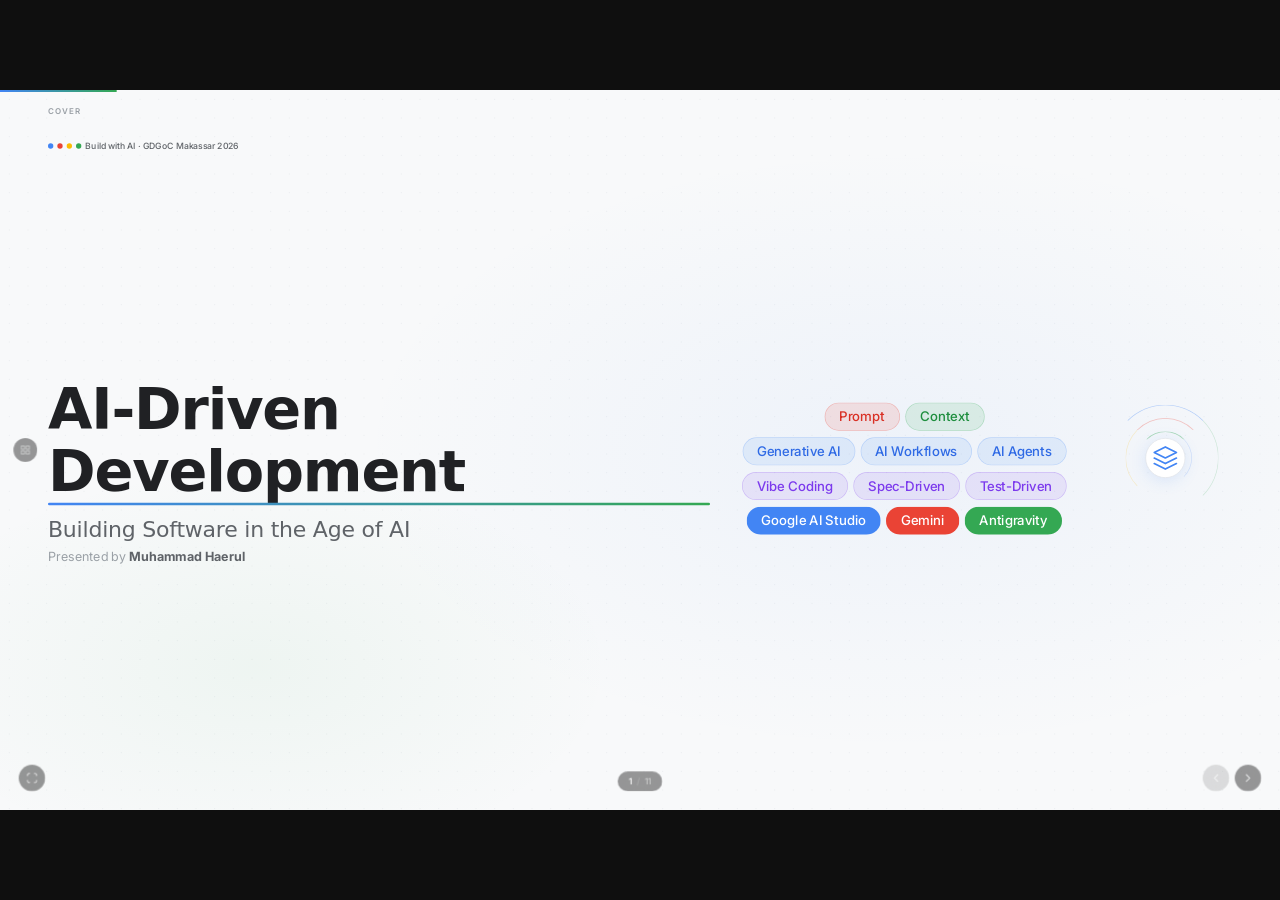
==== base.html @ 8586f251 "add chapter 4" ====
<!DOCTYPE html>
<html lang="en">
<head>
  <meta charset="UTF-8" />
  <meta name="viewport" content="width=device-width, initial-scale=1.0" />
  <title>AI-Driven Development — GDGoC Makassar 2026</title>
  <link rel="preconnect" href="https://fonts.googleapis.com" />
  <link rel="preconnect" href="https://fonts.gstatic.com" crossorigin />
  <link href="https://fonts.googleapis.com/css2?family=Google+Sans:wght@400;500;700&family=Google+Sans+Display:wght@400;700&family=DM+Mono:wght@400;500&family=Inter:wght@300;400;500;600&display=swap" rel="stylesheet" />
  <link rel="stylesheet" href="base.css" />
</head>
<body>

  <!-- Slide Scaler — Fixed 16:9 -->
  <div class="slide-scaler" id="slideScaler">

  <!-- Progress Bar -->
  <div class="progress-bar" id="progressBar"></div>

  <!-- Slide Counter -->
  <div class="slide-counter" id="slideCounter">
    <span id="currentSlide">1</span>
    <span class="divider">/</span>
    <span id="totalSlides">9</span>
  </div>

  <!-- Navigation Controls -->
  <div class="nav-controls">
    <button class="nav-btn" id="prevBtn" onclick="prevSlide()">
      <svg width="20" height="20" viewBox="0 0 24 24" fill="none" stroke="currentColor" stroke-width="2" stroke-linecap="round" stroke-linejoin="round"><polyline points="15 18 9 12 15 6"></polyline></svg>
    </button>
    <button class="nav-btn" id="nextBtn" onclick="nextSlide()">
      <svg width="20" height="20" viewBox="0 0 24 24" fill="none" stroke="currentColor" stroke-width="2" stroke-linecap="round" stroke-linejoin="round"><polyline points="9 18 15 12 9 6"></polyline></svg>
    </button>
  </div>

  <!-- Fullscreen Button -->
  <button class="fullscreen-btn" id="fullscreenBtn" onclick="toggleFullscreen()">
    <svg width="18" height="18" viewBox="0 0 24 24" fill="none" stroke="currentColor" stroke-width="2"><path d="M8 3H5a2 2 0 0 0-2 2v3m18 0V5a2 2 0 0 0-2-2h-3m0 18h3a2 2 0 0 0 2-2v-3M3 16v3a2 2 0 0 0 2 2h3"/></svg>
  </button>

  <!-- Slides Container -->
  <div class="slides-container" id="slidesContainer">

    <!-- ============================
         COVER
         ============================ -->
    <section class="slide slide-cover active" id="slide-1">
      <div class="slide-label">Cover</div>
      <div class="cover-bg">
        <div class="cover-dots"></div>
        <div class="cover-gradient"></div>
      </div>
      <div class="slide-content cover-layout">
        <div class="cover-meta">
          <div class="event-badge">
            <span class="gdg-dot dot-blue"></span>
            <span class="gdg-dot dot-red"></span>
            <span class="gdg-dot dot-yellow"></span>
            <span class="gdg-dot dot-green"></span>
            <span class="event-text">Build with AI · GDGoC Makassar 2026</span>
          </div>
        </div>
        <div class="cover-headline">
          <h1 class="cover-title">
            <span class="title-line accent-underline">AI-Driven Development</span>
          </h1>
          <h2 class="cover-subtitle">Building Software in the Age of AI</h2>
          <p class="cover-presenter">Presented by <strong>Muhammad Haerul</strong></p>
        </div>
        <div class="cover-tags">
          <div class="cover-tags-row">
            <span class="tag tag-red">Prompt</span>
            <span class="tag tag-green">Context</span>
          </div>
          <div class="cover-tags-row">
            <span class="tag tag-blue">Generative AI</span>
            <span class="tag tag-blue">AI Workflows</span>
            <span class="tag tag-blue">AI Agents</span>
          </div>
          <div class="cover-tags-row">
            <span class="tag tag-blue">Vibe Coding</span>
            <span class="tag tag-blue">Spec-Driven</span>
            <span class="tag tag-blue">Test-Driven</span>
          </div>
          <div class="cover-tags-row">
            <span class="tag tag-blue tag-google-solid">Google AI Studio</span>
            <span class="tag tag-blue tag-google-solid">Gemini</span>
            <span class="tag tag-blue tag-google-solid">Antigravity</span>
          </div>
        </div>
        <div class="cover-visual">
          <div class="ai-orb">
            <div class="orb-ring ring-1"></div>
            <div class="orb-ring ring-2"></div>
            <div class="orb-ring ring-3"></div>
            <div class="orb-core">
              <svg width="40" height="40" viewBox="0 0 24 24" fill="none"><path d="M12 2L2 7l10 5 10-5-10-5zM2 17l10 5 10-5M2 12l10 5 10-5" stroke="#4285F4" stroke-width="1.5" stroke-linecap="round" stroke-linejoin="round"/></svg>
            </div>
          </div>
        </div>
      </div>
    </section>

    <!-- ============================
         SPEAKER INTRO
         ============================ -->
    <section class="slide slide-speaker" id="slide-2">
      <div class="slide-label">Speaker Introduction</div>
      <div class="slide-content speaker-layout">
        <!-- left column: portrait + name (moved into gallery slot to preserve layout classes) -->
        <div class="speaker-gallery">
          <div class="speaker-portrait">
            <div class="speaker-avatar">
              <img src="assets/images/muhammad haerul_formal photo.png" alt="Muhammad Haerul" />
            </div>
            <h2 class="speaker-name">Muhammad Haerul</h2>
            <p class="speaker-role">AI Engineer with 3 Years of Experience</p>
          </div>
        </div>

        <!-- right column: main content (education, experience, awards) -->
        <div class="speaker-main">
          <div class="speaker-section speaker-education">
            <h4 class="section-label">Education</h4>
            <div class="timeline-list education-list">
              <div class="timeline-item">
                <span class="t-year">2020</span>
                <span class="t-dot" style="background:#4285F4"></span>
                <span class="t-role">Computer Science - Universitas Hasanuddin</span>
              </div>
            </div>
          </div>

          <div class="speaker-section">
            <h4 class="section-label">Professional Experiences</h4>
            <div class="timeline-list">
              <div class="timeline-item">
                <span class="t-year present">Present</span>
                <span class="t-dot" style="background:#34A853"></span>
                <span class="t-role">Co-Founder <strong>Aksarahub.id</strong></span>
              </div>
              <div class="timeline-item">
                <span class="t-year present">2026</span>
                <span class="t-dot" style="background:#34A853"></span>
                <span class="t-role">AI Team Lead - <strong>RevoU</strong></span>
              </div>
              <div class="timeline-item">
                <span class="t-year">2025</span>
                <span class="t-dot" style="background:#4285F4"></span>
                <span class="t-role">AI Engineer - <strong>Paper.id</strong></span>
              </div>
              <div class="timeline-item">
                <span class="t-year">2024</span>
                <span class="t-dot" style="background:#4285F4"></span>
                <span class="t-role">Computer Vision Engineer - <strong>Masa Geosciences</strong></span>
              </div>
              <div class="timeline-item">
                <span class="t-year">2023</span>
                <span class="t-dot" style="background:#4285F4"></span>
                <span class="t-role">AI & IoT Engineer - <strong>XL Axiata</strong></span>
              </div>
              <div class="timeline-item">
                <span class="t-year">2022</span>
                <span class="t-dot" style="background:#4285F4"></span>
                <span class="t-role">AI & Software Engineer - <strong>Kementerian Pendidikan dan Teknologi</strong></span>
              </div>
            </div>
          </div>

          <div class="speaker-section speaker-awards">
            <h4 class="section-label">Honor & Awards</h4>
            <div class="awards-list">
              <div class="award-item"><span class="award-medal gold">🥇</span><span>1st Winner of Open The Gate Hackathon 2026</span></div>
              <div class="award-item"><span class="award-medal silver">🥈</span><span>2nd Place Winner of Binar Hackathon 2025</span></div>
              <div class="award-item"><span class="award-medal">🏅</span><span>Top 10 Healthkathon BPJS 2022</span></div>
              <div class="award-item"><span class="award-medal">🏅</span><span>Top 20 AI Talent Hub Indonesia 2026</span></div>
            </div>
          </div>
        </div>
      </div>
    </section>

    <!-- ============================
         AGENDA
         ============================ -->
    <section class="slide slide-agenda" id="slide-3">
      <div class="slide-label">Agenda</div>
      <div class="slide-content agenda-layout">
        <div class="agenda-header">
          <p class="agenda-eyebrow">What we'll cover today</p>
          <h2 class="agenda-title">Agenda</h2>
        </div>
        <div class="agenda-chapters">
          <div class="chapter-item">
            <div class="chapter-num">
              <span class="chap-label">Chapter 1</span>
            </div>
            <div class="chapter-content">
              <h3 class="chapter-title">AI Changed the Software Development Industry!</h3>
            </div>
            <div class="chapter-icon">
              <svg width="24" height="24" viewBox="0 0 24 24" fill="none" stroke="#4285F4" stroke-width="1.5"><circle cx="12" cy="12" r="10"/><path d="M12 8v4l3 3"/></svg>
            </div>
          </div>
          <div class="chapter-item">
            <div class="chapter-num">
              <span class="chap-label">Chapter 2</span>
            </div>
            <div class="chapter-content">
              <h3 class="chapter-title">Prompt and Context Engineering for Developers</h3>
            </div>
            <div class="chapter-icon">
              <svg width="24" height="24" viewBox="0 0 24 24" fill="none" stroke="#EA4335" stroke-width="1.5"><path d="M21 15a2 2 0 0 1-2 2H7l-4 4V5a2 2 0 0 1 2-2h14a2 2 0 0 1 2 2z"/></svg>
            </div>
          </div>
          <div class="chapter-item">
            <div class="chapter-num">
              <span class="chap-label">Chapter 3</span>
            </div>
            <div class="chapter-content">
              <h3 class="chapter-title">Explore AI Applications with Gemini</h3>
            </div>
            <div class="chapter-icon">
              <svg width="24" height="24" viewBox="0 0 24 24" fill="none" stroke="#FBBC04" stroke-width="1.5"><polygon points="12 2 15.09 8.26 22 9.27 17 14.14 18.18 21.02 12 17.77 5.82 21.02 7 14.14 2 9.27 8.91 8.26 12 2"/></svg>
            </div>
          </div>
          <div class="chapter-item">
            <div class="chapter-num">
              <span class="chap-label">Chapter 4</span>
            </div>
            <div class="chapter-content">
              <h3 class="chapter-title">AI-Driven Development with Antigravity</h3>
            </div>
            <div class="chapter-icon">
              <svg width="24" height="24" viewBox="0 0 24 24" fill="none" stroke="#34A853" stroke-width="1.5"><polyline points="22 12 18 12 15 21 9 3 6 12 2 12"/></svg>
            </div>
          </div>
        </div>
        <div class="hands-on-card" style="margin-top: 8px;">
          <div class="hands-on-icon">
            <svg width="20" height="20" viewBox="0 0 24 24" fill="none" stroke="#4285F4" stroke-width="2"><rect x="3" y="3" width="18" height="18" rx="2"/><path d="M9 12l2 2 4-4"/></svg>
          </div>
          <div class="hands-on-content">
            <span class="hands-on-label">Hands-On</span>
            <span class="hands-on-desc">Building a Prototype App with Prompting, Gemini & Antigravity</span>
          </div>
        </div>
      </div>
    </section>

    <!-- ============================
         MOST IMPORTANT LANGUAGE (2 steps)
         ============================ -->
    <section class="slide slide-reveal" id="slide-4" data-steps="2">
      <div class="slide-label">Most Important Language</div>

      <!-- Step 1: Question only -->
      <div class="reveal-step step-1 active-step">
        <div class="reveal-bg">
          <div class="reveal-dot-grid"></div>
        </div>
        <div class="slide-content reveal-center">
          <h2 class="reveal-question">
            What Is the <br><span class="rq-highlight-blue">Most Important Language</span><br/>in the Age of AI?
          </h2>
        </div>
      </div>

      <!-- Step 2: Question + Answer -->
      <div class="reveal-step step-2">
        <div class="reveal-bg">
          <div class="reveal-dot-grid"></div>
        </div>
        <div class="slide-content reveal-center">
          <h2 class="reveal-question reveal-question-sm">
            What Is the <span class="rq-highlight-blue">Most Important Language</span> <br>in the Age of AI?
          </h2>
          <div class="reveal-answer-block">
            <div class="reveal-answer-heading">Natural Languages</div>
            <div class="reveal-langs">
              <span class="rl-pill">🇺🇸 English</span>
              <span class="rl-pill">🇨🇳 Mandarin</span>
              <span class="rl-pill">🇪🇸 Spanish</span>
              <span class="rl-pill">🇸🇦 Arabic</span>
              <span class="rl-pill">🇮🇩 Indonesian</span>
              <span class="rl-pill rl-pill-muted">& more…</span>
            </div>
          </div>
        </div>
      </div>

    </section>

    <!-- ============================
         WHY? (2 steps)
         ============================ -->
    <section class="slide slide-reveal slide-reveal-dark" id="slide-5" data-steps="2">
      <div class="slide-label">Why Natural Language?</div>

      <!-- Step 1: Question only -->
      <div class="reveal-step step-1 active-step">
        <div class="reveal-bg reveal-bg-dark">
          <div class="reveal-grid-lines"></div>
        </div>
        <div class="slide-content reveal-center">
          <h2 class="reveal-question reveal-question-dark">Why?</h2>
        </div>
      </div>

      <!-- Step 2: Question + Answer -->
      <div class="reveal-step step-2">
        <div class="reveal-bg reveal-bg-dark">
          <div class="reveal-grid-lines"></div>
        </div>
        <div class="slide-content reveal-center">
          <h2 class="reveal-question reveal-question-dark reveal-question-sm">Why?</h2>
          <div class="reveal-answer-block reveal-answer-dark">
            <div class="reveal-answer-heading reveal-answer-heading-dark">
              Because <span class="rq-highlight-blue-on-dark">AI</span> Has Changed the Way We <br><span class="rq-highlight-grad">Develop Software</span>!
            </div>
          </div>
        </div>
      </div>

    </section>

    <!-- ============================
         CHAPTER 1 TITLE
         ============================ -->
    <section class="slide slide-chapter" id="slide-6">
      <div class="slide-label">Chapter 1</div>
      <div class="chapter-bg">
        <div class="chapter-bg-number">01</div>
      </div>
      <div class="slide-content chapter-layout">
        <div class="chapter-badge">
          <span class="gdg-dot dot-blue"></span> Chapter 1
        </div>
        <h2 class="chapter-heading">AI Changed the<br/>Software Development Industry!</h2>
        <p class="chapter-desc">"Chapter notes here"</p>
        <div class="chapter-accent-line"></div>
      </div>
    </section>

    <!-- ============================
         CHAPTER 2 TITLE
         ============================ -->
    <section class="slide slide-chapter chapter-red" id="slide-7">
      <div class="slide-label">Chapter 2</div>
      <div class="chapter-bg">
        <div class="chapter-bg-number">02</div>
      </div>
      <div class="slide-content chapter-layout">
        <div class="chapter-badge" style="color:#EA4335">
          <span class="gdg-dot dot-red"></span> Chapter 2
        </div>
        <h2 class="chapter-heading">Prompt & Context<br/>Engineering for<br/>Developers</h2>
        <p class="chapter-desc">"Chapter notes here"</p>
        <div class="chapter-accent-line" style="background:#EA4335"></div>
      </div>
    </section>

    <!-- ============================
         CHAPTER 3 TITLE
         ============================ -->
    <section class="slide slide-chapter chapter-yellow" id="slide-8">
      <div class="slide-label">Chapter 3</div>
      <div class="chapter-bg">
        <div class="chapter-bg-number">03</div>
      </div>
      <div class="slide-content chapter-layout">
        <div class="chapter-badge" style="color:#FBBC04">
          <span class="gdg-dot dot-yellow"></span> Chapter 3
        </div>
        <h2 class="chapter-heading">Explore AI Applications<br/>with Gemini</h2>
        <p class="chapter-desc">"Chapter notes here"</p>
        <div class="chapter-accent-line" style="background:#FBBC04"></div>
      </div>
    </section>

    <!-- ============================
         CHAPTER 4 TITLE
         ============================ -->
    <section class="slide slide-chapter chapter-green" id="slide-9">
      <div class="slide-label">Chapter 4</div>
      <div class="chapter-bg">
        <div class="chapter-bg-number">04</div>
      </div>
      <div class="slide-content chapter-layout">
        <div class="chapter-badge" style="color:#34A853">
          <span class="gdg-dot dot-green"></span> Chapter 4
        </div>
        <h2 class="chapter-heading">AI-Driven Development<br/>with Antigravity</h2>
        <p class="chapter-desc">"Chapter notes here"</p>
        <div class="chapter-accent-line" style="background:#34A853"></div>
      </div>
    </section>

    <!-- ============================
         HANDS-ON
         ============================ -->
    <section class="slide slide-handson" id="slide-10">
      <div class="slide-label">Hands-On</div>
      <div class="handson-bg"></div>
      <div class="slide-content handson-layout">
        <div class="handson-badge">
          <svg width="18" height="18" viewBox="0 0 24 24" fill="none" stroke="currentColor" stroke-width="2"><rect x="3" y="3" width="18" height="18" rx="2"/><path d="M9 12l2 2 4-4"/></svg>
          Hands-On Session
        </div>
        <h2 class="handson-title">Build a Prototype App<br/>with Prompting, Gemini & Antigravity</h2>
        <p class="handson-subtitle">"Notes here"</p>
      </div>
    </section>

    <!-- ============================
         SLIDE 11 — CLOSING
         ============================ -->
    <section class="slide slide-closing" id="slide-11">
      <div class="slide-label">Closing</div>
      <div class="closing-bg">
        <div class="closing-dots"></div>
      </div>
      <div class="slide-content closing-layout">
        <div class="closing-gdg-dots">
          <span class="gdg-dot dot-blue lg"></span>
          <span class="gdg-dot dot-red lg"></span>
          <span class="gdg-dot dot-yellow lg"></span>
          <span class="gdg-dot dot-green lg"></span>
        </div>
        <h2 class="closing-title">The Future Belongs<br/>to Those Who<br/><em>Direct AI</em></h2>
        <p class="closing-body">"Closing notes here"</p>
        <div class="closing-divider"></div>
        <div class="closing-meta">
          <div class="closing-speaker">
            <div class="speaker-avatar sm">MH</div>
            <div>
              <strong>Muhammad Haerul</strong>
              <span>AI Engineer · Co-Founder Aksarahub.id</span>
            </div>
          </div>
          <div class="closing-event">
            <span>Build with AI · GDGoC Makassar 2026</span>
          </div>
        </div>
      </div>
    </section>

  </div><!-- /slides-container -->

  <!-- Slide Map (thumbnail nav) -->
  <div class="slide-map" id="slideMap">
    <button class="map-toggle" onclick="toggleSlideMap()" title="Slide overview">
      <svg width="16" height="16" viewBox="0 0 24 24" fill="none" stroke="currentColor" stroke-width="2"><rect x="3" y="3" width="7" height="7"/><rect x="14" y="3" width="7" height="7"/><rect x="14" y="14" width="7" height="7"/><rect x="3" y="14" width="7" height="7"/></svg>
    </button>
  </div>

  </div><!-- /slide-scaler -->

  <script src="scaler.js"></script>
  <script src="base.js"></script>
</body>
</html>
---- base.css ----
/* =============================================
   GOOGLE FONTS FALLBACK
   ============================================= */
@import url('https://fonts.googleapis.com/css2?family=DM+Mono:wght@400;500&family=Inter:wght@300;400;500;600&display=swap');

/* =============================================
   CSS VARIABLES
   ============================================= */
:root {
  /* Neutrals */
  --bg: #F8F9FA;
  --surface: #FFFFFF;
  --text-primary: #202124;
  --text-secondary: #5F6368;
  --text-muted: #9AA0A6;
  --border: #E0E3E7;
  --border-light: #F1F3F4;

  /* GDG Accents */
  --blue: #4285F4;
  --red: #EA4335;
  --yellow: #FBBC04;
  --green: #34A853;

  /* Typography */
  --font-display: 'Google Sans Display', 'Google Sans', system-ui, sans-serif;
  --font-body: 'Inter', system-ui, sans-serif;
  --font-mono: 'DM Mono', 'Fira Code', monospace;

  /* Spacing */
  --slide-pad-x: 72px;
  --slide-pad-y: 56px;

  /* Transitions */
  --ease-out: cubic-bezier(0.16, 1, 0.3, 1);
  --ease-in-out: cubic-bezier(0.4, 0, 0.2, 1);
}

/* =============================================
   RESET & BASE
   ============================================= */
*, *::before, *::after { box-sizing: border-box; margin: 0; padding: 0; }

html, body {
  width: 100%;
  height: 100%;
  overflow: hidden;
  background: #0F0F0F;
  font-family: var(--font-body);
  -webkit-font-smoothing: antialiased;
  -moz-osx-font-smoothing: grayscale;
}

/* =============================================
   PROGRESS BAR
   ============================================= */
.progress-bar {
  position: absolute;
  top: 0; left: 0;
  height: 3px;
  background: linear-gradient(90deg, var(--blue), var(--green));
  z-index: 1000;
  transition: width 0.4s var(--ease-out);
  width: 0%;
}

/* =============================================
   SLIDE COUNTER
   ============================================= */
.slide-counter {
  position: absolute;
  bottom: 28px;
  left: 50%;
  transform: translateX(-50%);
  z-index: 100;
  display: flex;
  align-items: center;
  gap: 6px;
  font-family: var(--font-body);
  font-size: 13px;
  font-weight: 500;
  color: rgba(255,255,255,0.5);
  background: rgba(0,0,0,0.4);
  backdrop-filter: blur(12px);
  padding: 6px 16px;
  border-radius: 100px;
  border: 1px solid rgba(255,255,255,0.08);
}
.slide-counter .divider { opacity: 0.4; }
#currentSlide { color: rgba(255,255,255,0.9); font-weight: 600; }

/* =============================================
   NAV CONTROLS
   ============================================= */
.nav-controls {
  position: absolute;
  bottom: 28px;
  right: 28px;
  z-index: 100;
  display: flex;
  gap: 8px;
}

.nav-btn {
  width: 40px; height: 40px;
  border-radius: 50%;
  border: 1px solid rgba(255,255,255,0.12);
  background: rgba(0,0,0,0.4);
  backdrop-filter: blur(12px);
  color: rgba(255,255,255,0.7);
  cursor: pointer;
  display: flex;
  align-items: center;
  justify-content: center;
  transition: all 0.2s var(--ease-out);
}
.nav-btn:hover {
  background: rgba(255,255,255,0.15);
  color: #fff;
  transform: scale(1.05);
}
.nav-btn:disabled { opacity: 0.3; cursor: not-allowed; }

/* =============================================
   FULLSCREEN BUTTON
   ============================================= */
.fullscreen-btn {
  position: absolute;
  bottom: 28px;
  left: 28px;
  z-index: 100;
  width: 40px; height: 40px;
  border-radius: 50%;
  border: 1px solid rgba(255,255,255,0.12);
  background: rgba(0,0,0,0.4);
  backdrop-filter: blur(12px);
  color: rgba(255,255,255,0.7);
  cursor: pointer;
  display: flex;
  align-items: center;
  justify-content: center;
  transition: all 0.2s var(--ease-out);
}
.fullscreen-btn:hover {
  background: rgba(255,255,255,0.15);
  color: #fff;
}

/* =============================================
   SLIDE SCALER — FIXED 16:9 ASPECT RATIO
   ============================================= */
.slide-scaler {
  position: fixed;
  top: 0;
  left: 0;
  width: 1920px;
  height: 1080px;
  transform-origin: top left;
  /* transform: scale(...) is set by scaler.js */
  overflow: hidden;
  z-index: 1;
}

/* =============================================
   SLIDES CONTAINER
   ============================================= */
.slides-container {
  width: 1920px;
  height: 1080px;
  position: relative;
  overflow: hidden;
}

/* =============================================
   SLIDE BASE
   ============================================= */
.slide {
  position: absolute;
  top: 0; left: 0;
  width: 100%;
  height: 100%;
  background: var(--surface);
  display: flex;
  flex-direction: column;
  overflow: hidden;

  /* Transition states */
  opacity: 0;
  transform: translateX(60px) scale(0.97);
  pointer-events: none;
  transition:
    opacity 0.5s var(--ease-out),
    transform 0.5s var(--ease-out);
}

.slide.active {
  opacity: 1;
  transform: translateX(0) scale(1);
  pointer-events: all;
  z-index: 10;
}

.slide.prev {
  opacity: 0;
  transform: translateX(-60px) scale(0.97);
  z-index: 5;
}

/* =============================================
   SLIDE LABEL
   ============================================= */
.slide-label {
  position: absolute;
  top: 24px; left: var(--slide-pad-x);
  font-size: 12px;
  font-weight: 600;
  letter-spacing: 0.12em;
  text-transform: uppercase;
  color: var(--text-muted);
  font-family: var(--font-body);
  z-index: 20;
}

/* =============================================
   SLIDE CONTENT WRAPPER
   ============================================= */
.slide-content {
  flex: 1;
  padding: var(--slide-pad-y) var(--slide-pad-x);
  padding-top: calc(var(--slide-pad-y) + 24px);
  position: relative;
  z-index: 10;
  display: flex;
  flex-direction: column;
}

/* =============================================
   GDG DOTS
   ============================================= */
.gdg-dot {
  width: 8px; height: 8px;
  border-radius: 50%;
  display: inline-block;
}
.gdg-dot.dot-blue { background: var(--blue); }
.gdg-dot.dot-red { background: var(--red); }
.gdg-dot.dot-yellow { background: var(--yellow); }
.gdg-dot.dot-green { background: var(--green); }
.gdg-dot.lg { width: 14px; height: 14px; }

/* =============================================
   TAGS
   ============================================= */
.tag {
  display: inline-flex;
  align-items: center;
  padding: 5px 14px;
  border-radius: 100px;
  font-size: 13px;
  font-weight: 500;
  font-family: var(--font-body);
  background: var(--border-light);
  color: var(--text-secondary);
  border: 1px solid var(--border);
}
.tag-blue { background: rgba(66,133,244,0.08); color: var(--blue); border-color: rgba(66,133,244,0.2); }
.tag-red  { background: rgba(234,67,53,0.08);  color: var(--red);  border-color: rgba(234,67,53,0.2); }
.tag-yellow { background: rgba(251,188,4,0.08); color: #9A7400; border-color: rgba(251,188,4,0.25); }
.tag-green { background: rgba(52,168,83,0.08); color: var(--green); border-color: rgba(52,168,83,0.2); }

/* =============================================
   EYEBROW TEXT
   ============================================= */
.eyebrow-text {
  font-size: 11px;
  font-weight: 600;
  letter-spacing: 0.12em;
  text-transform: uppercase;
  color: var(--blue);
  font-family: var(--font-body);
  margin-bottom: 10px;
}

/* =============================================
   SLIDE 1 — COVER
   ============================================= */
.slide-cover { background: var(--bg); }

.cover-bg {
  position: absolute;
  inset: 0;
  overflow: hidden;
}

.cover-dots {
  position: absolute;
  inset: 0;
  background-image: radial-gradient(circle, var(--border) 1px, transparent 1px);
  background-size: 28px 28px;
  opacity: 0.6;
}

.cover-gradient {
  position: absolute;
  inset: 0;
  background: radial-gradient(ellipse 60% 60% at 70% 50%, rgba(66,133,244,0.06) 0%, transparent 70%),
              radial-gradient(ellipse 40% 40% at 20% 80%, rgba(52,168,83,0.05) 0%, transparent 70%);
}

.cover-layout {
  flex-direction: row;
  align-items: center;
  justify-content: space-between;
  gap: 48px;
}

.cover-meta {
  position: absolute;
  top: calc(var(--slide-pad-y) + 16px);
  left: var(--slide-pad-x);
}

.event-badge {
  display: inline-flex;
  align-items: center;
  gap: 6px;
  font-size: 13px;
  font-weight: 500;
  color: var(--text-secondary);
}

.cover-headline {
  flex: 1;
  padding-top: 40px;
}

.cover-title {
  font-family: var(--font-display);
  font-size: 86px;
  font-weight: 700;
  line-height: 1.08;
  color: var(--text-primary);
  letter-spacing: -0.02em;
  display: flex;
  flex-direction: column;
}

.title-line { display: block; }

.accent-underline {
  position: relative;
  display: inline-block;
}
.accent-underline::after {
  content: '';
  position: absolute;
  bottom: -4px;
  left: 0;
  width: 100%;
  height: 4px;
  background: linear-gradient(90deg, var(--blue), var(--green));
  border-radius: 2px;
}

.cover-subtitle {
  font-family: var(--font-display);
  font-size: 33px;
  font-weight: 400;
  color: var(--text-secondary);
  margin-top: 20px;
  letter-spacing: -0.01em;
}

.cover-presenter {
  font-size: 19px;
  color: var(--text-muted);
  margin-top: 10px;
}
.cover-presenter strong { color: var(--text-secondary); }

.cover-tags {
  display: flex;
  flex-direction: column;
  align-items: center;
  gap: 10px;
  margin-top: 32px;
}

.cover-tags-row {
  display: flex;
  justify-content: center;
  flex-wrap: wrap;
  gap: 8px;
}

.cover-tags .tag {
  padding: 8px 21px;
  font-size: 20px;
}

.cover-tags-row:nth-child(1) .tag-red {
  background: rgba(234, 67, 53, 0.12);
  color: #D93025;
  border-color: rgba(234, 67, 53, 0.28);
}

.cover-tags-row:nth-child(1) .tag-green {
  background: rgba(52, 168, 83, 0.12);
  color: #1E8E3E;
  border-color: rgba(52, 168, 83, 0.28);
}

.cover-tags-row:nth-child(2) .tag {
  background: rgba(66, 133, 244, 0.10);
  color: #2F6AE5;
  border-color: rgba(66, 133, 244, 0.24);
}

.cover-tags-row:nth-child(3) .tag {
  background: rgba(124, 58, 237, 0.10);
  color: #7C3AED;
  border-color: rgba(124, 58, 237, 0.24);
}

.cover-tags .tag-google-solid {
  color: #FFFFFF;
  border-color: transparent;
}

.cover-tags-row:nth-child(4) .tag-google-solid:nth-child(1) {
  background: var(--blue);
}

.cover-tags-row:nth-child(4) .tag-google-solid:nth-child(2) {
  background: var(--red);
}

.cover-tags-row:nth-child(4) .tag-google-solid:nth-child(3) {
  background: var(--green);
}

.cover-visual {
  flex-shrink: 0;
  display: flex;
  align-items: center;
  justify-content: center;
}

/* AI Orb */
.ai-orb {
  position: relative;
  width: 200px;
  height: 200px;
  display: flex;
  align-items: center;
  justify-content: center;
}

.orb-ring {
  position: absolute;
  border-radius: 50%;
  border: 1px solid transparent;
  animation: orbSpin linear infinite;
}
.ring-1 {
  width: 160px; height: 160px;
  border-top-color: rgba(66,133,244,0.4);
  border-right-color: rgba(52,168,83,0.2);
  animation-duration: 8s;
}
.ring-2 {
  width: 120px; height: 120px;
  border-top-color: rgba(234,67,53,0.3);
  border-left-color: rgba(251,188,4,0.2);
  animation-duration: 12s;
  animation-direction: reverse;
}
.ring-3 {
  width: 80px; height: 80px;
  border-top-color: rgba(52,168,83,0.4);
  border-right-color: rgba(66,133,244,0.2);
  animation-duration: 6s;
}

.orb-core {
  width: 60px; height: 60px;
  border-radius: 50%;
  background: white;
  border: 1px solid var(--border);
  box-shadow: 0 4px 24px rgba(66,133,244,0.15);
  display: flex;
  align-items: center;
  justify-content: center;
  z-index: 2;
}

@keyframes orbSpin {
  from { transform: rotate(0deg); }
  to { transform: rotate(360deg); }
}

/* =============================================
   SLIDE 2 — SPEAKER
   ============================================= */
.speaker-layout {
  display: grid;
  /* left column: compact portrait/card, right column: main content */
  grid-template-columns: minmax(200px, 0.6fr) minmax(0, 1.4fr);
  gap: 28px;
  align-items: start;
}

.speaker-main {
  min-width: 0;
  display: flex;
  flex-direction: column;
}

.speaker-header {
  display: flex;
  align-items: center;
  gap: 28px;
  padding-bottom: 28px;
  padding-top: 16px;
}

.speaker-avatar {
  width: 80px; height: 80px;
  border-radius: 50%;
  background: rgba(66,133,244,0.1);
  color: var(--blue);
  font-family: var(--font-display);
  font-size: 24px;
  font-weight: 700;
  display: flex;
  align-items: center;
  justify-content: center;
  border: 2px solid rgba(66,133,244,0.2);
  flex-shrink: 0;
}
.speaker-avatar.sm {
  width: 40px; height: 40px;
  font-size: 13px;
}

.speaker-name {
  font-family: var(--font-display);
  font-size: 42px;
  font-weight: 700;
  color: var(--text-primary);
  letter-spacing: -0.02em;
}

.speaker-role {
  font-size: 18px;
  color: var(--text-secondary);
  margin-top: 4px;
}

.speaker-edu {
  font-size: 16px;
  color: var(--text-muted);
  margin-top: 3px;
}

.speaker-divider {
  display: none;
}

.speaker-section {
  padding-bottom: 32px;
}

.speaker-education {
  padding-bottom: 28px;
}

.education-list {
  max-width: 760px;
}

.speaker-gallery {
  /* when used as the left portrait/card column */
  display: block;
  align-self: start;
  padding: 14px;
  margin-top: 10px;
  max-width: 360px;
  justify-self: start;
  border: 1px solid var(--border-light);
  border-radius: 18px;
  background: linear-gradient(180deg, rgba(66,133,244,0.03), rgba(52,168,83,0.02));
  box-shadow: 0 14px 34px rgba(32,33,36,0.05);
}

/* Portrait/card inside the gallery column */
.speaker-portrait {
  display: flex;
  flex-direction: column;
  align-items: flex-start;
  gap: 12px;
  padding: 16px;
  border-radius: 12px;
  background: linear-gradient(180deg, rgba(255,255,255,0.9), rgba(250,250,250,0.95));
  box-shadow: 0 10px 20px rgba(32,33,36,0.04);
}
.speaker-portrait .speaker-avatar { width: 56px; height: 56px; font-size: 14px; overflow: hidden; }
.speaker-portrait .speaker-avatar img { width: 100%; height: 100%; object-fit: cover; display: block; border-radius: 50%; }
.speaker-portrait .speaker-name { font-size: 28px; }
.speaker-portrait .speaker-role { font-size: 14px; color: var(--text-muted); margin-top: 2px; }

.gallery-photo {
  position: relative;
  overflow: hidden;
  border-radius: 16px;
  min-height: 102px;
  background: linear-gradient(135deg, rgba(66,133,244,0.08), rgba(52,168,83,0.08));
  box-shadow: 0 8px 18px rgba(32,33,36,0.08);
}

.gallery-photo::after {
  content: '';
  position: absolute;
  inset: 0;
  background: linear-gradient(180deg, rgba(15,15,15,0.02) 0%, rgba(15,15,15,0.24) 100%);
  pointer-events: none;
}

.gallery-photo img {
  width: 100%;
  height: 100%;
  object-fit: cover;
  display: block;
  transform: scale(1.01);
}

.speaker-gallery .gallery-photo:nth-child(1) img { object-position: center top; }
.speaker-gallery .gallery-photo:nth-child(2) img { object-position: center center; }
.speaker-gallery .gallery-photo:nth-child(3) img { object-position: center 35%; }
.speaker-gallery .gallery-photo:nth-child(4) img { object-position: center 25%; }
.speaker-gallery .gallery-photo:nth-child(5) img { object-position: center 40%; }

.gallery-photo-hero {
  grid-row: span 2;
  min-height: 216px;
}

.section-label {
  font-size: 14px;
  font-weight: 700;
  letter-spacing: 0.12em;
  text-transform: uppercase;
  color: var(--text-muted);
  margin-bottom: 24px;
}

/* Timeline */
.timeline-list { display: flex; flex-direction: column; gap: 20px; }

.timeline-item {
  display: grid;
  grid-template-columns: 90px 14px 1fr;
  align-items: center;
  gap: 16px;
}

.t-year {
  font-size: 15px;
  font-weight: 600;
  color: var(--text-muted);
  font-family: var(--font-mono);
  text-align: right;
}
.t-year.present {
  color: var(--green);
  font-size: 14px;
  text-transform: uppercase;
  letter-spacing: 0.05em;
}

.t-dot {
  width: 10px; height: 10px;
  border-radius: 50%;
  justify-self: center;
}

.t-role {
  font-size: 18px;
  color: var(--text-secondary);
}
.t-role strong { color: var(--text-primary); font-weight: 600; }

/* Awards */
.awards-list { display: flex; flex-direction: column; gap: 18px; }

.award-item {
  display: flex;
  align-items: center;
  gap: 14px;
  font-size: 18px;
  color: var(--text-secondary);
}

.award-medal { font-size: 22px; flex-shrink: 0; }

/* =============================================
   SLIDE 3 — AGENDA
   ============================================= */
.agenda-layout { gap: 0; justify-content: center; }

.agenda-header { margin-bottom: 36px; }

.agenda-eyebrow {
  font-size: 16px;
  color: var(--text-muted);
  margin-bottom: 6px;
}

.agenda-title {
  font-family: var(--font-display);
  font-size: 48px;
  font-weight: 700;
  color: var(--text-primary);
  letter-spacing: -0.02em;
}

.agenda-chapters {
  display: flex;
  flex-direction: column;
  gap: 0;
}

.chapter-item {
  display: grid;
  grid-template-columns: 120px 1fr 48px;
  align-items: center;
  padding: 24px 0;
  border-bottom: 1px solid var(--border);
  gap: 20px;
  transition: background 0.2s;
}
.chapter-item:first-child { border-top: 1px solid var(--border); }

.chap-label {
  font-size: 14px;
  font-weight: 600;
  color: var(--text-muted);
  letter-spacing: 0.05em;
  font-family: var(--font-body);
}

.chapter-title {
  font-family: var(--font-display);
  font-size: 26px;
  font-weight: 500;
  color: var(--text-primary);
  letter-spacing: -0.01em;
}

.chapter-icon {
  display: flex;
  align-items: center;
  justify-content: flex-end;
}

.hands-on-card {
  display: flex;
  align-items: center;
  gap: 20px;
  background: var(--bg);
  border: 1px solid var(--border);
  border-radius: 14px;
  padding: 20px 24px;
  margin-top: 36px;
}

.hands-on-icon { flex-shrink: 0; }

.hands-on-content {
  display: flex;
  align-items: center;
  gap: 16px;
  flex-wrap: wrap;
}

.hands-on-label {
  font-size: 17px;
  font-weight: 700;
  color: var(--text-primary);
}

.hands-on-desc {
  font-size: 16px;
  color: var(--text-secondary);
}

/* =============================================
   CHAPTER TITLE SLIDES
   ============================================= */
.slide-chapter { background: var(--text-primary); }

.chapter-bg {
  position: absolute;
  inset: 0;
  overflow: hidden;
  pointer-events: none;
}

.chapter-bg-number {
  position: absolute;
  right: -20px;
  bottom: -40px;
  font-family: var(--font-display);
  font-size: 260px;
  font-weight: 700;
  color: rgba(255,255,255,0.04);
  line-height: 1;
  user-select: none;
}

.chapter-layout {
  justify-content: center;
  gap: 20px;
}

.chapter-badge {
  display: inline-flex;
  align-items: center;
  gap: 8px;
  font-size: 12px;
  font-weight: 600;
  letter-spacing: 0.1em;
  text-transform: uppercase;
  color: var(--blue);
  font-family: var(--font-body);
}

.chapter-heading {
  font-family: var(--font-display);
  font-size: 60px;
  font-weight: 700;
  color: #FFFFFF;
  line-height: 1.1;
  letter-spacing: -0.025em;
  max-width: 700px;
}

.chapter-desc {
  font-size: 16px;
  color: rgba(255,255,255,0.5);
  max-width: 520px;
  line-height: 1.6;
  margin-top: 8px;
}

.chapter-accent-line {
  width: 48px;
  height: 4px;
  background: var(--blue);
  border-radius: 2px;
  margin-top: 8px;
}

/* =============================================
   SLIDE 5 — SPLIT
   ============================================= */
.split-layout {
  flex-direction: row;
  align-items: center;
  gap: 60px;
}

.split-left { flex: 1; }
.split-right { flex: 1; }

.split-title {
  font-family: var(--font-display);
  font-size: 44px;
  font-weight: 700;
  color: var(--text-primary);
  line-height: 1.15;
  letter-spacing: -0.02em;
  margin-bottom: 16px;
}
.split-title em { font-style: normal; color: var(--blue); }

.split-body {
  font-size: 15px;
  color: var(--text-secondary);
  line-height: 1.7;
  margin-bottom: 28px;
}

.stat-row { display: flex; gap: 32px; }

.stat-block {
  display: flex;
  flex-direction: column;
  gap: 4px;
}

.stat-num {
  font-family: var(--font-display);
  font-size: 40px;
  font-weight: 700;
  line-height: 1;
  letter-spacing: -0.02em;
}

.stat-label {
  font-size: 12px;
  color: var(--text-muted);
  line-height: 1.4;
  max-width: 120px;
}

/* Comparison Card */
.comparison-card {
  background: var(--bg);
  border: 1px solid var(--border);
  border-radius: 16px;
  padding: 28px 24px;
  display: flex;
  gap: 0;
}

.comp-col { flex: 1; }

.comp-label {
  font-size: 11px;
  font-weight: 700;
  letter-spacing: 0.1em;
  text-transform: uppercase;
  margin-bottom: 14px;
}
.comp-label.before { color: var(--text-muted); }
.comp-label.after { color: var(--blue); }

.comp-list {
  list-style: none;
  display: flex;
  flex-direction: column;
  gap: 8px;
}

.comp-list li {
  font-size: 13px;
  color: var(--text-secondary);
  padding: 6px 0;
  border-bottom: 1px solid var(--border);
  line-height: 1.4;
}
.comp-list li:last-child { border-bottom: none; }

.after-list li { color: var(--text-primary); font-weight: 500; }

.comp-divider {
  width: 1px;
  background: var(--border);
  margin: 0 20px;
}

/* =============================================
   SLIDE 7 — PROMPT ENGINEERING
   ============================================= */
.code-layout { gap: 24px; }

.code-header-section { margin-bottom: 4px; }

.section-title {
  font-family: var(--font-display);
  font-size: 40px;
  font-weight: 700;
  color: var(--text-primary);
  line-height: 1.15;
  letter-spacing: -0.02em;
}

.prompt-anatomy {
  display: grid;
  grid-template-columns: 1fr 1fr;
  gap: 24px;
  flex: 1;
  align-items: start;
}

.prompt-parts {
  display: flex;
  flex-direction: column;
  gap: 10px;
}

.prompt-part {
  background: var(--bg);
  border: 1px solid var(--border);
  border-radius: 10px;
  padding: 14px 16px;
  border-left: 3px solid;
  transition: transform 0.2s;
}

.prompt-part[data-color="#4285F4"] { border-left-color: var(--blue); }
.prompt-part[data-color="#EA4335"] { border-left-color: var(--red); }
.prompt-part[data-color="#FBBC04"] { border-left-color: var(--yellow); }
.prompt-part[data-color="#34A853"] { border-left-color: var(--green); }

.part-label {
  font-size: 11px;
  font-weight: 700;
  letter-spacing: 0.1em;
  text-transform: uppercase;
  color: var(--text-muted);
  margin-bottom: 3px;
}

.part-desc {
  font-size: 13px;
  color: var(--text-secondary);
  margin-bottom: 5px;
}

.part-example {
  font-family: var(--font-mono);
  font-size: 11.5px;
  color: var(--text-primary);
  background: rgba(0,0,0,0.04);
  padding: 4px 8px;
  border-radius: 4px;
}

/* Code Block */
.code-block {
  background: #1A1D21;
  border-radius: 12px;
  overflow: hidden;
  border: 1px solid rgba(255,255,255,0.06);
  box-shadow: 0 8px 32px rgba(0,0,0,0.12);
}

.code-chrome {
  display: flex;
  align-items: center;
  gap: 10px;
  padding: 12px 16px;
  background: #13161A;
  border-bottom: 1px solid rgba(255,255,255,0.05);
}

.code-dots {
  display: flex;
  gap: 6px;
}
.code-dots span {
  width: 10px; height: 10px;
  border-radius: 50%;
}
.code-dots span:nth-child(1) { background: var(--red); opacity: 0.7; }
.code-dots span:nth-child(2) { background: var(--yellow); opacity: 0.7; }
.code-dots span:nth-child(3) { background: var(--green); opacity: 0.7; }

.code-filename {
  font-family: var(--font-mono);
  font-size: 12px;
  color: rgba(255,255,255,0.35);
}

.code-content {
  padding: 20px 20px;
  font-family: var(--font-mono);
  font-size: 13px;
  line-height: 1.75;
  white-space: pre;
  overflow: auto;
}

.c-blue { color: #82B8FF; }
.c-red  { color: #FF8A7A; }
.c-yellow { color: #FFD580; }
.c-green { color: #81E9A7; }
.c-muted { color: rgba(255,255,255,0.3); }

/* =============================================
   SLIDE 8 — CONTEXT ENGINEERING
   ============================================= */
.context-layout {
  align-items: center;
  gap: 20px;
}

.context-header { text-align: left; align-self: flex-start; }

.context-diagram {
  position: relative;
  flex: 1;
  display: flex;
  align-items: center;
  justify-content: center;
  width: 100%;
}

.context-center {
  position: relative;
  z-index: 10;
}

.ctx-core {
  width: 90px; height: 90px;
  border-radius: 50%;
  background: var(--surface);
  border: 1.5px solid var(--border);
  box-shadow: 0 4px 20px rgba(66,133,244,0.15);
  display: flex;
  flex-direction: column;
  align-items: center;
  justify-content: center;
  gap: 4px;
  font-size: 12px;
  font-weight: 600;
  color: var(--text-secondary);
  font-family: var(--font-display);
}

.context-items {
  position: absolute;
  inset: 0;
  pointer-events: none;
}

.ctx-item {
  position: absolute;
  top: 50%;
  left: 50%;
}

.ctx-pill {
  font-size: 12px;
  font-weight: 500;
  color: var(--text-secondary);
  background: var(--surface);
  border: 1.5px solid;
  border-radius: 100px;
  padding: 6px 14px;
  white-space: nowrap;
  box-shadow: 0 2px 8px rgba(0,0,0,0.06);
}

/* Positioned pills using transform */
.ctx-item:nth-child(1) { transform: translate(-50%, -200%); }
.ctx-item:nth-child(2) { transform: translate(100%, -160%); }
.ctx-item:nth-child(3) { transform: translate(120%, -10%); }
.ctx-item:nth-child(4) { transform: translate(-50%, 120%); }
.ctx-item:nth-child(5) { transform: translate(-220%, -10%); }
.ctx-item:nth-child(6) { transform: translate(-220%, -160%); }

.context-insight { align-self: flex-start; width: 100%; }

.insight-card {
  display: flex;
  align-items: flex-start;
  gap: 12px;
  background: rgba(66,133,244,0.05);
  border: 1px solid rgba(66,133,244,0.15);
  border-radius: 10px;
  padding: 14px 18px;
}

.insight-card p {
  font-size: 14px;
  color: var(--text-secondary);
  line-height: 1.5;
  font-style: italic;
}

/* =============================================
   SLIDE 10 — BENTO GRID
   ============================================= */
.bento-layout { gap: 20px; }

.bento-header { margin-bottom: 4px; }

.bento-grid {
  display: grid;
  grid-template-columns: repeat(3, 1fr);
  grid-template-rows: auto auto;
  gap: 14px;
  flex: 1;
}

.bento-card {
  background: var(--bg);
  border: 1px solid var(--border);
  border-radius: 14px;
  padding: 22px 20px;
  display: flex;
  flex-direction: column;
  gap: 8px;
  transition: border-color 0.2s, box-shadow 0.2s;
}
.bento-card:hover {
  border-color: var(--accent, var(--border));
  box-shadow: 0 4px 20px rgba(0,0,0,0.06);
}

.bento-large { grid-column: span 2; }
.bento-wide { grid-column: span 2; }

.bento-icon { margin-bottom: 4px; }

.bento-title {
  font-family: var(--font-display);
  font-size: 16px;
  font-weight: 600;
  color: var(--text-primary);
  letter-spacing: -0.01em;
}

.bento-desc {
  font-size: 13px;
  color: var(--text-secondary);
  line-height: 1.5;
}

/* =============================================
   SLIDE 12 — WORKFLOW
   ============================================= */
.workflow-layout { gap: 24px; }

.workflow-header { margin-bottom: 4px; }

.workflow-diagram {
  display: flex;
  align-items: center;
  gap: 0;
  flex: 1;
}

.wf-step {
  flex: 1;
  display: flex;
  flex-direction: column;
  align-items: flex-start;
  gap: 12px;
  padding: 20px 16px;
  background: var(--bg);
  border: 1px solid var(--border);
  border-radius: 14px;
  transition: transform 0.2s;
}

.wf-icon {
  width: 44px; height: 44px;
  border-radius: 12px;
  border: 1.5px solid;
  display: flex;
  align-items: center;
  justify-content: center;
  background: var(--surface);
}

.wf-content { display: flex; flex-direction: column; gap: 5px; }

.wf-num {
  font-family: var(--font-mono);
  font-size: 11px;
  font-weight: 500;
  color: var(--text-muted);
}

.wf-title {
  font-family: var(--font-display);
  font-size: 15px;
  font-weight: 600;
  color: var(--text-primary);
  letter-spacing: -0.01em;
}

.wf-desc {
  font-size: 12.5px;
  color: var(--text-secondary);
  line-height: 1.5;
}

.wf-arrow {
  font-size: 20px;
  color: var(--border);
  padding: 0 12px;
  flex-shrink: 0;
  font-weight: 300;
}

.workflow-loop {
  margin-top: 16px;
  opacity: 0.7;
}

/* =============================================
   SLIDE 13 — HANDS ON
   ============================================= */
.slide-handson { background: var(--text-primary); }

.handson-bg {
  position: absolute;
  inset: 0;
  background-image: radial-gradient(circle, rgba(255,255,255,0.04) 1px, transparent 1px);
  background-size: 24px 24px;
}

.handson-layout {
  justify-content: center;
  gap: 28px;
}

.handson-badge {
  display: inline-flex;
  align-items: center;
  gap: 8px;
  font-size: 12px;
  font-weight: 600;
  letter-spacing: 0.1em;
  text-transform: uppercase;
  color: var(--green);
  background: rgba(52,168,83,0.1);
  border: 1px solid rgba(52,168,83,0.2);
  padding: 6px 14px;
  border-radius: 100px;
  align-self: flex-start;
}

.handson-title {
  font-family: var(--font-display);
  font-size: 56px;
  font-weight: 700;
  color: #FFFFFF;
  line-height: 1.1;
  letter-spacing: -0.025em;
}

.handson-subtitle {
  font-size: 17px;
  color: rgba(255,255,255,0.45);
  font-family: var(--font-body);
}

.handson-steps {
  display: flex;
  flex-direction: column;
  gap: 12px;
}

.hs-step {
  display: flex;
  align-items: flex-start;
  gap: 16px;
}

.hs-num {
  width: 28px; height: 28px;
  border-radius: 50%;
  background: rgba(255,255,255,0.08);
  border: 1px solid rgba(255,255,255,0.12);
  color: rgba(255,255,255,0.7);
  font-size: 12px;
  font-weight: 700;
  display: flex;
  align-items: center;
  justify-content: center;
  flex-shrink: 0;
  font-family: var(--font-mono);
}

.hs-text {
  display: flex;
  flex-direction: column;
  gap: 2px;
}
.hs-text strong {
  font-size: 14px;
  font-weight: 600;
  color: rgba(255,255,255,0.9);
}
.hs-text span {
  font-size: 13px;
  color: rgba(255,255,255,0.45);
}

.handson-tech-stack {
  display: flex;
  flex-wrap: wrap;
  gap: 10px;
}

.tech-pill {
  display: inline-flex;
  align-items: center;
  gap: 7px;
  font-size: 13px;
  font-weight: 500;
  color: rgba(255,255,255,0.7);
  background: rgba(255,255,255,0.06);
  border: 1px solid rgba(255,255,255,0.1);
  padding: 7px 14px;
  border-radius: 100px;
}

/* =============================================
   SLIDE 14 — CLOSING
   ============================================= */
.slide-closing { background: var(--surface); }

.closing-bg {
  position: absolute;
  inset: 0;
  overflow: hidden;
}

.closing-dots {
  position: absolute;
  inset: 0;
  background-image: radial-gradient(circle, var(--border) 1px, transparent 1px);
  background-size: 28px 28px;
  opacity: 0.5;
}

.closing-layout {
  justify-content: center;
  gap: 24px;
}

.closing-gdg-dots {
  display: flex;
  gap: 10px;
  margin-bottom: 8px;
}

.closing-title {
  font-family: var(--font-display);
  font-size: 64px;
  font-weight: 700;
  color: var(--text-primary);
  line-height: 1.1;
  letter-spacing: -0.03em;
}
.closing-title em { font-style: normal; color: var(--blue); }

.closing-body {
  font-size: 16px;
  color: var(--text-secondary);
  line-height: 1.7;
  max-width: 560px;
}

.closing-divider {
  width: 100%;
  height: 1px;
  background: var(--border);
}

.closing-meta {
  display: flex;
  align-items: center;
  justify-content: space-between;
  width: 100%;
}

.closing-speaker {
  display: flex;
  align-items: center;
  gap: 12px;
}
.closing-speaker div {
  display: flex;
  flex-direction: column;
  gap: 2px;
}
.closing-speaker strong {
  font-size: 14px;
  font-weight: 600;
  color: var(--text-primary);
}
.closing-speaker span {
  font-size: 12px;
  color: var(--text-muted);
}

.closing-event {
  font-size: 12px;
  color: var(--text-muted);
  font-weight: 500;
}

.closing-footer-tags {
  display: flex;
  gap: 8px;
  flex-wrap: wrap;
}

/* =============================================
   SLIDE MAP (thumbnail nav toggle)
   ============================================= */
.slide-map {
  position: fixed;
  top: 50%;
  left: 20px;
  transform: translateY(-50%);
  z-index: 200;
}

.map-toggle {
  width: 36px; height: 36px;
  border-radius: 50%;
  border: 1px solid rgba(255,255,255,0.12);
  background: rgba(0,0,0,0.4);
  backdrop-filter: blur(12px);
  color: rgba(255,255,255,0.5);
  cursor: pointer;
  display: flex;
  align-items: center;
  justify-content: center;
  transition: all 0.2s;
}
.map-toggle:hover { color: #fff; background: rgba(0,0,0,0.6); }

/* =============================================
   STAGGER REVEAL ANIMATION
   ============================================= */
.slide.active .slide-label { animation: fadeUp 0.4s 0.05s var(--ease-out) both; }
.slide.active .cover-meta { animation: fadeUp 0.5s 0.1s var(--ease-out) both; }
.slide.active .cover-headline { animation: fadeUp 0.6s 0.15s var(--ease-out) both; }
.slide.active .cover-tags { animation: fadeUp 0.5s 0.25s var(--ease-out) both; }
.slide.active .cover-visual { animation: fadeUp 0.7s 0.2s var(--ease-out) both; }
.slide.active .speaker-header { animation: fadeUp 0.5s 0.1s var(--ease-out) both; }
.slide.active .speaker-sections { animation: fadeUp 0.6s 0.2s var(--ease-out) both; }
.slide.active .agenda-header { animation: fadeUp 0.5s 0.1s var(--ease-out) both; }
.slide.active .chapter-item { animation: fadeUp 0.4s var(--ease-out) both; }
.slide.active .chapter-item:nth-child(1) { animation-delay: 0.12s; }
.slide.active .chapter-item:nth-child(2) { animation-delay: 0.18s; }
.slide.active .chapter-item:nth-child(3) { animation-delay: 0.24s; }
.slide.active .chapter-item:nth-child(4) { animation-delay: 0.30s; }
.slide.active .hands-on-card { animation: fadeUp 0.5s 0.38s var(--ease-out) both; }
.slide.active .chapter-badge { animation: fadeUp 0.5s 0.1s var(--ease-out) both; }
.slide.active .chapter-heading { animation: fadeUp 0.6s 0.18s var(--ease-out) both; }
.slide.active .chapter-desc { animation: fadeUp 0.5s 0.28s var(--ease-out) both; }
.slide.active .chapter-accent-line { animation: expandWidth 0.5s 0.38s var(--ease-out) both; }
.slide.active .split-left { animation: fadeUp 0.5s 0.1s var(--ease-out) both; }
.slide.active .split-right { animation: fadeUp 0.6s 0.2s var(--ease-out) both; }
.slide.active .bento-card { animation: fadeUp 0.4s var(--ease-out) both; }
.slide.active .bento-card:nth-child(1) { animation-delay: 0.1s; }
.slide.active .bento-card:nth-child(2) { animation-delay: 0.16s; }
.slide.active .bento-card:nth-child(3) { animation-delay: 0.22s; }
.slide.active .bento-card:nth-child(4) { animation-delay: 0.28s; }
.slide.active .bento-card:nth-child(5) { animation-delay: 0.34s; }
.slide.active .wf-step { animation: fadeUp 0.4s var(--ease-out) both; }
.slide.active .wf-step:nth-child(1) { animation-delay: 0.1s; }
.slide.active .wf-step:nth-child(3) { animation-delay: 0.18s; }
.slide.active .wf-step:nth-child(5) { animation-delay: 0.26s; }
.slide.active .wf-step:nth-child(7) { animation-delay: 0.34s; }
.slide.active .handson-badge { animation: fadeUp 0.4s 0.08s var(--ease-out) both; }
.slide.active .handson-title { animation: fadeUp 0.6s 0.15s var(--ease-out) both; }
.slide.active .handson-subtitle { animation: fadeUp 0.5s 0.22s var(--ease-out) both; }
.slide.active .handson-steps { animation: fadeUp 0.5s 0.3s var(--ease-out) both; }
.slide.active .handson-tech-stack { animation: fadeUp 0.5s 0.38s var(--ease-out) both; }
.slide.active .closing-gdg-dots { animation: fadeUp 0.4s 0.1s var(--ease-out) both; }
.slide.active .closing-title { animation: fadeUp 0.6s 0.18s var(--ease-out) both; }
.slide.active .closing-body { animation: fadeUp 0.5s 0.28s var(--ease-out) both; }
.slide.active .closing-meta { animation: fadeUp 0.5s 0.36s var(--ease-out) both; }
.slide.active .closing-footer-tags { animation: fadeUp 0.5s 0.44s var(--ease-out) both; }
.slide.active .prompt-anatomy { animation: fadeUp 0.6s 0.15s var(--ease-out) both; }
.slide.active .context-header { animation: fadeUp 0.5s 0.1s var(--ease-out) both; }
.slide.active .context-diagram { animation: fadeUp 0.7s 0.2s var(--ease-out) both; }
.slide.active .context-insight { animation: fadeUp 0.5s 0.35s var(--ease-out) both; }

@keyframes fadeUp {
  from { opacity: 0; transform: translateY(20px); }
  to   { opacity: 1; transform: translateY(0); }
}

@keyframes expandWidth {
  from { width: 0; opacity: 0; }
  to   { width: 48px; opacity: 1; }
}

/* =============================================
   RESPONSIVE SCALING
   ============================================= */
@media (max-width: 900px) {
  :root {
    --slide-pad-x: 36px;
    --slide-pad-y: 36px;
  }
  .split-layout { flex-direction: column; gap: 20px; }
  .prompt-anatomy { grid-template-columns: 1fr; }
  .bento-grid { grid-template-columns: 1fr 1fr; }
  .bento-large, .bento-wide { grid-column: span 1; }
  .workflow-diagram { flex-wrap: wrap; }
  .cover-layout { flex-direction: column; }
  .cover-visual { display: none; }
  .chapter-bg-number { font-size: 160px; }
}

/* =============================================
   FULLSCREEN — Hide controls, keep counter
   ============================================= */
:fullscreen .nav-controls,
:fullscreen .fullscreen-btn,
:fullscreen .slide-map {
  display: none !important;
}

@media print {
  .slide { position: relative; opacity: 1 !important; transform: none !important; page-break-after: always; }
  .progress-bar, .slide-counter, .nav-controls, .fullscreen-btn, .slide-map { display: none; }
}
/* =============================================
   SLIDE 4 — MOST IMPORTANT LANGUAGE
   ============================================= */
.slide-lang-question { background: var(--surface); }

.lang-bg {
  position: absolute;
  inset: 0;
  overflow: hidden;
  pointer-events: none;
}

.lang-bg-dots {
  position: absolute;
  inset: 0;
  background-image: radial-gradient(circle, var(--border) 1px, transparent 1px);
  background-size: 32px 32px;
  opacity: 0.5;
}

.lang-bg-gradient {
  position: absolute;
  inset: 0;
  background:
    radial-gradient(ellipse 50% 70% at 0% 50%, rgba(66,133,244,0.05) 0%, transparent 70%),
    radial-gradient(ellipse 40% 50% at 100% 20%, rgba(52,168,83,0.04) 0%, transparent 70%);
}

.lang-layout {
  flex-direction: row;
  align-items: center;
  gap: 64px;
}

.lang-left {
  flex: 1;
  display: flex;
  flex-direction: column;
  gap: 20px;
}

.lang-question {
  font-family: var(--font-display);
  font-size: 50px;
  font-weight: 700;
  color: var(--text-primary);
  line-height: 1.15;
  letter-spacing: -0.025em;
}

.lang-highlight {
  color: var(--blue);
  position: relative;
  display: inline-block;
}
.lang-highlight::after {
  content: '';
  position: absolute;
  bottom: -3px;
  left: 0;
  width: 100%;
  height: 3px;
  background: linear-gradient(90deg, var(--blue), var(--green));
  border-radius: 2px;
}

.lang-hint {
  font-size: 15px;
  color: var(--text-muted);
  font-style: italic;
  font-family: var(--font-body);
}

.lang-right {
  flex: 1;
  display: flex;
  flex-direction: column;
  gap: 16px;
}

.lang-answer-label {
  font-size: 11px;
  font-weight: 700;
  letter-spacing: 0.12em;
  text-transform: uppercase;
  color: var(--text-muted);
  font-family: var(--font-body);
  margin-bottom: 4px;
}

.lang-grid {
  display: grid;
  grid-template-columns: 1fr 1fr;
  gap: 10px;
}

.lang-card {
  background: var(--bg);
  border: 1px solid var(--border);
  border-radius: 12px;
  padding: 14px 16px;
  display: flex;
  flex-direction: column;
  gap: 8px;
  transition: box-shadow 0.2s, border-color 0.2s;
}
.lang-card:hover {
  border-color: var(--blue);
  box-shadow: 0 4px 16px rgba(66,133,244,0.08);
}

.lang-card-featured {
  border-color: rgba(66,133,244,0.3);
  background: rgba(66,133,244,0.03);
}

.lang-card-dots {
  align-items: center;
  justify-content: center;
  background: var(--border-light);
  border-style: dashed;
}

.lang-flag {
  font-size: 22px;
  line-height: 1;
}

.lang-name {
  font-size: 13px;
  font-weight: 600;
  color: var(--text-primary);
  font-family: var(--font-display);
}

.lang-bar {
  height: 3px;
  background: var(--border);
  border-radius: 2px;
  overflow: hidden;
}
.lang-bar-fill {
  height: 100%;
  border-radius: 2px;
  opacity: 0.7;
  transition: width 0.8s var(--ease-out);
}

.lang-more {
  font-size: 13px;
  color: var(--text-muted);
  font-style: italic;
}

.lang-footnote {
  font-size: 12.5px;
  color: var(--text-muted);
  line-height: 1.5;
  margin-top: 4px;
  font-style: italic;
}

/* =============================================
   SLIDE 5 — WHY AI CHANGED DEVELOPMENT
   ============================================= */
.slide-why { background: var(--text-primary); }

.why-bg {
  position: absolute;
  inset: 0;
  overflow: hidden;
  pointer-events: none;
}

.why-grid-lines {
  position: absolute;
  inset: 0;
  background-image:
    linear-gradient(rgba(255,255,255,0.025) 1px, transparent 1px),
    linear-gradient(90deg, rgba(255,255,255,0.025) 1px, transparent 1px);
  background-size: 60px 60px;
}

.why-layout {
  justify-content: space-between;
  gap: 0;
}

/* Hook */
.why-hook {
  display: flex;
  align-items: flex-start;
}

.why-question-pill {
  display: inline-flex;
  align-items: center;
  padding: 8px 22px;
  border-radius: 100px;
  font-size: 14px;
  font-weight: 700;
  letter-spacing: 0.08em;
  text-transform: uppercase;
  color: rgba(255,255,255,0.6);
  border: 1px solid rgba(255,255,255,0.12);
  background: rgba(255,255,255,0.05);
  font-family: var(--font-body);
}

/* Center big statement */
.why-center {
  flex: 1;
  display: flex;
  flex-direction: column;
  justify-content: center;
  gap: 20px;
}

.why-title {
  font-family: var(--font-display);
  font-size: 62px;
  font-weight: 700;
  color: #FFFFFF;
  line-height: 1.1;
  letter-spacing: -0.03em;
}

.why-accent {
  background: linear-gradient(90deg, var(--blue) 0%, var(--green) 100%);
  -webkit-background-clip: text;
  -webkit-text-fill-color: transparent;
  background-clip: text;
}

.why-accent-bar {
  width: 56px;
  height: 4px;
  border-radius: 2px;
  background: linear-gradient(90deg, var(--blue), var(--green));
}

/* Proof points row */
.why-proofs {
  display: flex;
  align-items: center;
  gap: 0;
  background: rgba(255,255,255,0.04);
  border: 1px solid rgba(255,255,255,0.08);
  border-radius: 16px;
  padding: 24px 28px;
}

.why-proof {
  flex: 1;
  display: flex;
  align-items: flex-start;
  gap: 14px;
}

.why-proof-icon {
  width: 44px;
  height: 44px;
  border-radius: 12px;
  border: 1.5px solid rgba(255,255,255,0.1);
  background: rgba(255,255,255,0.05);
  display: flex;
  align-items: center;
  justify-content: center;
  color: rgba(255,255,255,0.7);
  flex-shrink: 0;
}

.why-proof-text {
  display: flex;
  flex-direction: column;
  gap: 4px;
}
.why-proof-text strong {
  font-size: 14px;
  font-weight: 600;
  color: rgba(255,255,255,0.9);
  font-family: var(--font-display);
}
.why-proof-text span {
  font-size: 12.5px;
  color: rgba(255,255,255,0.4);
  line-height: 1.4;
}

.why-proof-divider {
  width: 1px;
  height: 48px;
  background: rgba(255,255,255,0.08);
  margin: 0 24px;
  flex-shrink: 0;
}

/* =============================================
   STAGGER ANIMATIONS — NEW SLIDES
   ============================================= */
.slide.active .lang-left  { animation: fadeUp 0.5s 0.1s var(--ease-out) both; }
.slide.active .lang-right { animation: fadeUp 0.6s 0.2s var(--ease-out) both; }
.slide.active .why-hook   { animation: fadeUp 0.4s 0.05s var(--ease-out) both; }
.slide.active .why-center { animation: fadeUp 0.6s 0.15s var(--ease-out) both; }
.slide.active .why-proofs { animation: fadeUp 0.5s 0.3s var(--ease-out) both; }

/* Bar fill animation on active */
.slide.active .lang-bar-fill {
  animation: barGrow 0.9s 0.5s var(--ease-out) both;
}

@keyframes barGrow {
  from { width: 0 !important; }
}


/* =============================================
   REVEAL SLIDE SYSTEM (step-based)
   ============================================= */

/* Light reveal slide */
.slide-reveal { background: var(--surface); }
/* Dark reveal slide */
.slide-reveal-dark { background: var(--text-primary); }

/* Each step fills the slide absolutely */
.reveal-step {
  position: absolute;
  inset: 0;
  display: flex;
  flex-direction: column;
  opacity: 0;
  pointer-events: none;
  transition: opacity 0.5s var(--ease-out);
}
.reveal-step.active-step {
  opacity: 1;
  pointer-events: all;
}

/* Shared backgrounds */
.reveal-bg {
  position: absolute;
  inset: 0;
  pointer-events: none;
}
.reveal-dot-grid {
  position: absolute;
  inset: 0;
  background-image: radial-gradient(circle, var(--border) 1px, transparent 1px);
  background-size: 32px 32px;
  opacity: 0.55;
}
.reveal-bg-dark { background: transparent; }
.reveal-grid-lines {
  position: absolute;
  inset: 0;
  background-image:
    linear-gradient(rgba(255,255,255,0.025) 1px, transparent 1px),
    linear-gradient(90deg, rgba(255,255,255,0.025) 1px, transparent 1px);
  background-size: 60px 60px;
}

/* Center layout — vertically + horizontally centered */
.reveal-center {
  flex: 1;
  display: flex;
  flex-direction: column;
  align-items: center;
  justify-content: center;
  text-align: center;
  gap: 48px;
  position: relative;
  z-index: 10;
}

/* The big question */
.reveal-question {
  font-family: var(--font-display);
  font-size: 58px;
  font-weight: 700;
  color: var(--text-primary);
  line-height: 1.15;
  letter-spacing: -0.025em;
  max-width: 820px;
  transition: font-size 0.4s var(--ease-out);
}
.reveal-question-dark {
  color: #ffffff;
}

/* Smaller version when answer is revealed */
.reveal-question-sm {
  font-size: 36px;
  color: var(--text-secondary);
}
.reveal-question-dark.reveal-question-sm {
  color: rgba(255,255,255,0.45);
}

/* Answer block */
.reveal-answer-block {
  display: flex;
  flex-direction: column;
  align-items: center;
  gap: 28px;
  animation: fadeUp 0.55s 0.05s var(--ease-out) both;
}

.reveal-answer-heading {
  font-family: var(--font-display);
  font-size: 52px;
  font-weight: 700;
  color: var(--text-primary);
  letter-spacing: -0.02em;
  line-height: 1.2;
}
.reveal-answer-heading-dark {
  color: #ffffff;
}

/* Language pills */
.reveal-langs {
  display: flex;
  flex-wrap: wrap;
  gap: 10px;
  justify-content: center;
}

.rl-pill {
  display: inline-flex;
  align-items: center;
  gap: 6px;
  padding: 10px 20px;
  border-radius: 100px;
  font-size: 15px;
  font-weight: 500;
  color: var(--text-primary);
  background: var(--bg);
  border: 1.5px solid var(--border);
  font-family: var(--font-body);
  animation: fadeUp 0.4s var(--ease-out) both;
}
.rl-pill:nth-child(1) { animation-delay: 0.1s; border-color: rgba(66,133,244,0.3); color: var(--blue); background: rgba(66,133,244,0.05); }
.rl-pill:nth-child(2) { animation-delay: 0.17s; border-color: rgba(234,67,53,0.3); color: var(--red); background: rgba(234,67,53,0.05); }
.rl-pill:nth-child(3) { animation-delay: 0.24s; border-color: rgba(251,188,4,0.35); color: #9A7400; background: rgba(251,188,4,0.06); }
.rl-pill:nth-child(4) { animation-delay: 0.31s; border-color: rgba(52,168,83,0.3); color: var(--green); background: rgba(52,168,83,0.05); }
.rl-pill:nth-child(5) { animation-delay: 0.38s; border-color: rgba(66,133,244,0.2); color: var(--blue); background: rgba(66,133,244,0.04); }
.rl-pill-muted { color: var(--text-muted) !important; background: var(--border-light) !important; border-color: var(--border) !important; animation-delay: 0.45s !important; }

/* Ensure reveal steps don't animate until the slide is active */
.slide:not(.active) .reveal-step { transition: none; }


/* =============================================
   REVEAL HIGHLIGHT SPANS
   ============================================= */

/* Blue highlight — light slides */
.rq-highlight-blue {
  color: var(--blue);
}

/* Green highlight — "AI" on light slides */
.rq-highlight-green {
  color: var(--green);
}

/* Blue highlight — on dark slides */
.rq-highlight-blue-on-dark {
  color: #82B8FF;
}

/* Gradient highlight — "Develop Software" on dark slide */
.rq-highlight-grad {
  background: linear-gradient(90deg, var(--blue) 0%, var(--green) 100%);
  -webkit-background-clip: text;
  -webkit-text-fill-color: transparent;
  background-clip: text;
}
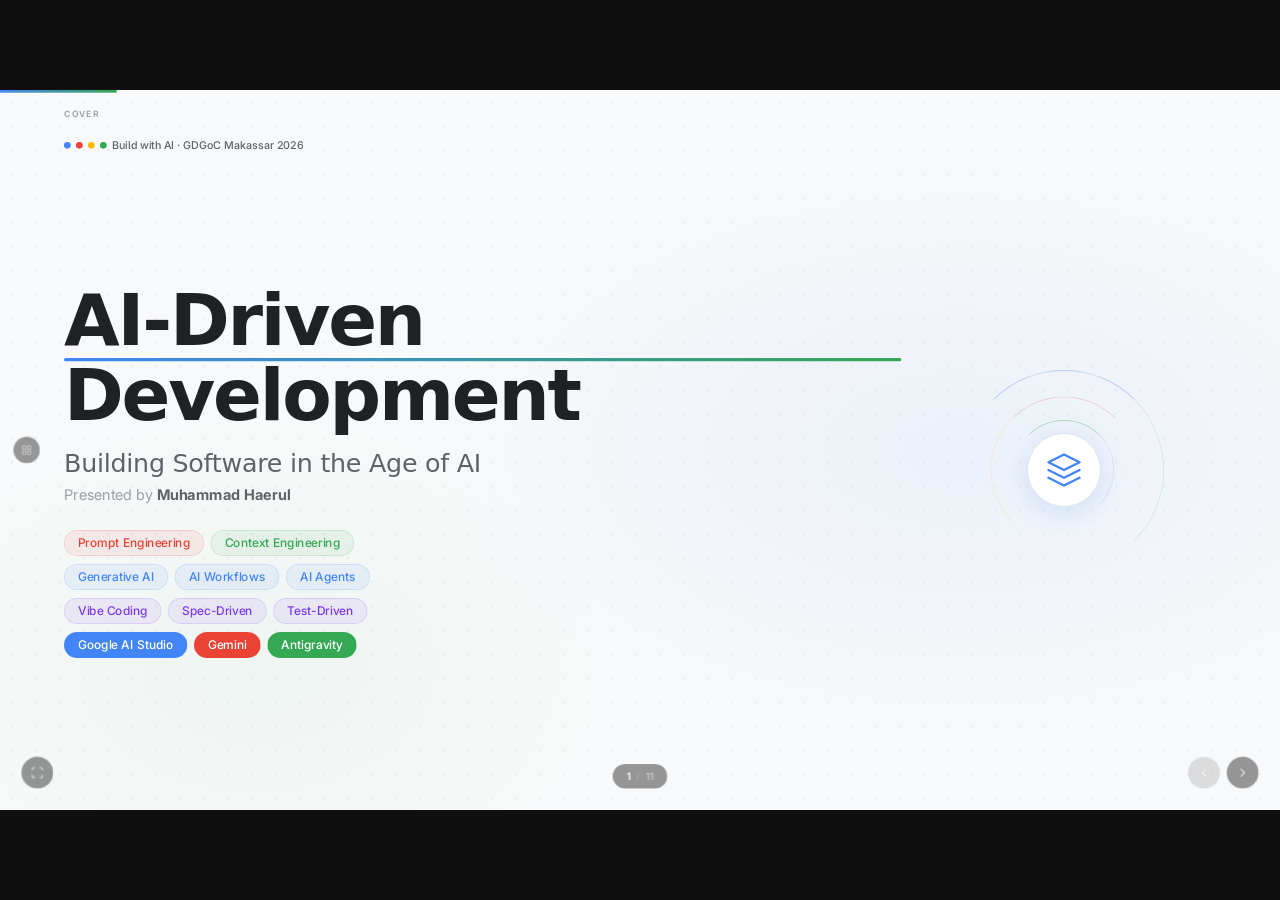
==== commit a20a293c: "update base" ====
--- a/base.html
+++ b/base.html
@@ -11,40 +11,32 @@
 </head>
 <body>
 
-  <!-- Slide Scaler — Fixed 16:9 -->
   <div class="slide-scaler" id="slideScaler">
 
-  <!-- Progress Bar -->
   <div class="progress-bar" id="progressBar"></div>
 
-  <!-- Slide Counter -->
   <div class="slide-counter" id="slideCounter">
     <span id="currentSlide">1</span>
     <span class="divider">/</span>
-    <span id="totalSlides">9</span>
+    <span id="totalSlides">11</span>
   </div>
 
-  <!-- Navigation Controls -->
   <div class="nav-controls">
     <button class="nav-btn" id="prevBtn" onclick="prevSlide()">
-      <svg width="20" height="20" viewBox="0 0 24 24" fill="none" stroke="currentColor" stroke-width="2" stroke-linecap="round" stroke-linejoin="round"><polyline points="15 18 9 12 15 6"></polyline></svg>
+      <svg width="22" height="22" viewBox="0 0 24 24" fill="none" stroke="currentColor" stroke-width="2" stroke-linecap="round" stroke-linejoin="round"><polyline points="15 18 9 12 15 6"></polyline></svg>
     </button>
     <button class="nav-btn" id="nextBtn" onclick="nextSlide()">
-      <svg width="20" height="20" viewBox="0 0 24 24" fill="none" stroke="currentColor" stroke-width="2" stroke-linecap="round" stroke-linejoin="round"><polyline points="9 18 15 12 9 6"></polyline></svg>
+      <svg width="22" height="22" viewBox="0 0 24 24" fill="none" stroke="currentColor" stroke-width="2" stroke-linecap="round" stroke-linejoin="round"><polyline points="9 18 15 12 9 6"></polyline></svg>
     </button>
   </div>
 
-  <!-- Fullscreen Button -->
   <button class="fullscreen-btn" id="fullscreenBtn" onclick="toggleFullscreen()">
-    <svg width="18" height="18" viewBox="0 0 24 24" fill="none" stroke="currentColor" stroke-width="2"><path d="M8 3H5a2 2 0 0 0-2 2v3m18 0V5a2 2 0 0 0-2-2h-3m0 18h3a2 2 0 0 0 2-2v-3M3 16v3a2 2 0 0 0 2 2h3"/></svg>
+    <svg width="20" height="20" viewBox="0 0 24 24" fill="none" stroke="currentColor" stroke-width="2"><path d="M8 3H5a2 2 0 0 0-2 2v3m18 0V5a2 2 0 0 0-2-2h-3m0 18h3a2 2 0 0 0 2-2v-3M3 16v3a2 2 0 0 0 2 2h3"/></svg>
   </button>
 
-  <!-- Slides Container -->
   <div class="slides-container" id="slidesContainer">
 
-    <!-- ============================
-         COVER
-         ============================ -->
+    <!-- SLIDE 1 — COVER -->
     <section class="slide slide-cover active" id="slide-1">
       <div class="slide-label">Cover</div>
       <div class="cover-bg">
@@ -61,129 +53,208 @@
             <span class="event-text">Build with AI · GDGoC Makassar 2026</span>
           </div>
         </div>
-        <div class="cover-headline">
-          <h1 class="cover-title">
-            <span class="title-line accent-underline">AI-Driven Development</span>
-          </h1>
-          <h2 class="cover-subtitle">Building Software in the Age of AI</h2>
-          <p class="cover-presenter">Presented by <strong>Muhammad Haerul</strong></p>
-        </div>
-        <div class="cover-tags">
-          <div class="cover-tags-row">
-            <span class="tag tag-red">Prompt</span>
-            <span class="tag tag-green">Context</span>
-          </div>
-          <div class="cover-tags-row">
-            <span class="tag tag-blue">Generative AI</span>
-            <span class="tag tag-blue">AI Workflows</span>
-            <span class="tag tag-blue">AI Agents</span>
-          </div>
-          <div class="cover-tags-row">
-            <span class="tag tag-blue">Vibe Coding</span>
-            <span class="tag tag-blue">Spec-Driven</span>
-            <span class="tag tag-blue">Test-Driven</span>
-          </div>
-          <div class="cover-tags-row">
-            <span class="tag tag-blue tag-google-solid">Google AI Studio</span>
-            <span class="tag tag-blue tag-google-solid">Gemini</span>
-            <span class="tag tag-blue tag-google-solid">Antigravity</span>
-          </div>
-        </div>
-        <div class="cover-visual">
-          <div class="ai-orb">
-            <div class="orb-ring ring-1"></div>
-            <div class="orb-ring ring-2"></div>
-            <div class="orb-ring ring-3"></div>
-            <div class="orb-core">
-              <svg width="40" height="40" viewBox="0 0 24 24" fill="none"><path d="M12 2L2 7l10 5 10-5-10-5zM2 17l10 5 10-5M2 12l10 5 10-5" stroke="#4285F4" stroke-width="1.5" stroke-linecap="round" stroke-linejoin="round"/></svg>
-            </div>
-          </div>
-        </div>
-      </div>
-    </section>
-
-    <!-- ============================
-         SPEAKER INTRO
-         ============================ -->
+        <div class="cover-body">
+          <div class="cover-headline">
+            <h1 class="cover-title">
+              <span class="title-line accent-underline">AI-Driven</span>
+              <span class="title-line">Development</span>
+            </h1>
+            <h2 class="cover-subtitle">Building Software in the Age of AI</h2>
+            <p class="cover-presenter">Presented by <strong>Muhammad Haerul</strong></p>
+            <div class="cover-tags">
+              <div class="cover-tags-row">
+                <span class="tag tag-red">Prompt Engineering</span>
+                <span class="tag tag-green">Context Engineering</span>
+              </div>
+              <div class="cover-tags-row">
+                <span class="tag tag-blue">Generative AI</span>
+                <span class="tag tag-blue">AI Workflows</span>
+                <span class="tag tag-blue">AI Agents</span>
+              </div>
+              <div class="cover-tags-row">
+                <span class="tag tag-purple">Vibe Coding</span>
+                <span class="tag tag-purple">Spec-Driven</span>
+                <span class="tag tag-purple">Test-Driven</span>
+              </div>
+              <div class="cover-tags-row">
+                <span class="tag tag-google-solid tag-gai">Google AI Studio</span>
+                <span class="tag tag-google-solid tag-gem">Gemini</span>
+                <span class="tag tag-google-solid tag-anti">Antigravity</span>
+              </div>
+            </div>
+          </div>
+          <div class="cover-visual">
+            <div class="ai-orb">
+              <div class="orb-ring ring-1"></div>
+              <div class="orb-ring ring-2"></div>
+              <div class="orb-ring ring-3"></div>
+              <div class="orb-core">
+                <svg width="56" height="56" viewBox="0 0 24 24" fill="none"><path d="M12 2L2 7l10 5 10-5-10-5zM2 17l10 5 10-5M2 12l10 5 10-5" stroke="#4285F4" stroke-width="1.5" stroke-linecap="round" stroke-linejoin="round"/></svg>
+              </div>
+            </div>
+          </div>
+        </div>
+      </div>
+    </section>
+
+    <!-- SLIDE 2 — SPEAKER INTRO (Redesigned) -->
     <section class="slide slide-speaker" id="slide-2">
       <div class="slide-label">Speaker Introduction</div>
-      <div class="slide-content speaker-layout">
-        <!-- left column: portrait + name (moved into gallery slot to preserve layout classes) -->
-        <div class="speaker-gallery">
-          <div class="speaker-portrait">
-            <div class="speaker-avatar">
-              <img src="assets/images/muhammad haerul_formal photo.png" alt="Muhammad Haerul" />
-            </div>
-            <h2 class="speaker-name">Muhammad Haerul</h2>
-            <p class="speaker-role">AI Engineer with 3 Years of Experience</p>
-          </div>
-        </div>
-
-        <!-- right column: main content (education, experience, awards) -->
-        <div class="speaker-main">
-          <div class="speaker-section speaker-education">
-            <h4 class="section-label">Education</h4>
-            <div class="timeline-list education-list">
-              <div class="timeline-item">
-                <span class="t-year">2020</span>
-                <span class="t-dot" style="background:#4285F4"></span>
-                <span class="t-role">Computer Science - Universitas Hasanuddin</span>
-              </div>
-            </div>
-          </div>
-
-          <div class="speaker-section">
-            <h4 class="section-label">Professional Experiences</h4>
-            <div class="timeline-list">
-              <div class="timeline-item">
-                <span class="t-year present">Present</span>
-                <span class="t-dot" style="background:#34A853"></span>
-                <span class="t-role">Co-Founder <strong>Aksarahub.id</strong></span>
-              </div>
-              <div class="timeline-item">
-                <span class="t-year present">2026</span>
-                <span class="t-dot" style="background:#34A853"></span>
-                <span class="t-role">AI Team Lead - <strong>RevoU</strong></span>
-              </div>
-              <div class="timeline-item">
-                <span class="t-year">2025</span>
-                <span class="t-dot" style="background:#4285F4"></span>
-                <span class="t-role">AI Engineer - <strong>Paper.id</strong></span>
-              </div>
-              <div class="timeline-item">
-                <span class="t-year">2024</span>
-                <span class="t-dot" style="background:#4285F4"></span>
-                <span class="t-role">Computer Vision Engineer - <strong>Masa Geosciences</strong></span>
-              </div>
-              <div class="timeline-item">
-                <span class="t-year">2023</span>
-                <span class="t-dot" style="background:#4285F4"></span>
-                <span class="t-role">AI & IoT Engineer - <strong>XL Axiata</strong></span>
-              </div>
-              <div class="timeline-item">
-                <span class="t-year">2022</span>
-                <span class="t-dot" style="background:#4285F4"></span>
-                <span class="t-role">AI & Software Engineer - <strong>Kementerian Pendidikan dan Teknologi</strong></span>
-              </div>
-            </div>
-          </div>
-
-          <div class="speaker-section speaker-awards">
-            <h4 class="section-label">Honor & Awards</h4>
-            <div class="awards-list">
-              <div class="award-item"><span class="award-medal gold">🥇</span><span>1st Winner of Open The Gate Hackathon 2026</span></div>
-              <div class="award-item"><span class="award-medal silver">🥈</span><span>2nd Place Winner of Binar Hackathon 2025</span></div>
-              <div class="award-item"><span class="award-medal">🏅</span><span>Top 10 Healthkathon BPJS 2022</span></div>
-              <div class="award-item"><span class="award-medal">🏅</span><span>Top 20 AI Talent Hub Indonesia 2026</span></div>
-            </div>
-          </div>
-        </div>
-      </div>
-    </section>
-
-    <!-- ============================
-         AGENDA
-         ============================ -->
+      <div class="spk-bg">
+        <div class="spk-bg-grid"></div>
+        <div class="spk-bg-glow-left"></div>
+        <div class="spk-bg-glow-right"></div>
+      </div>
+      <div class="slide-content spk-layout">
+
+        <!-- LEFT — Identity card -->
+        <div class="spk-identity">
+          <div class="spk-card">
+            <div class="spk-avatar-wrap">
+              <div class="spk-avatar-ring"></div>
+              <div class="spk-avatar">
+                <img src="assets/images/muhammad haerul_formal photo.png" alt="Muhammad Haerul" onerror="this.style.display='none';this.parentElement.setAttribute('data-initials','MH')" />
+              </div>
+            </div>
+            <div class="spk-name-block">
+              <h2 class="spk-name">Muhammad Haerul</h2>
+              <p class="spk-title-role">AI Engineer · 3 Years Experience</p>
+            </div>
+            <div class="spk-edu-badge">
+              <svg width="15" height="15" viewBox="0 0 24 24" fill="none" stroke="currentColor" stroke-width="2"><path d="M22 10v6M2 10l10-5 10 5-10 5z"/><path d="M6 12v5c3 3 9 3 12 0v-5"/></svg>
+              <span>Computer Science · Universitas Hasanuddin</span>
+            </div>
+            <div class="spk-socials">
+              <span class="spk-social-pill">
+                <svg width="13" height="13" viewBox="0 0 24 24" fill="none" stroke="currentColor" stroke-width="2"><path d="M16 8a6 6 0 0 1 6 6v7h-4v-7a2 2 0 0 0-2-2 2 2 0 0 0-2 2v7h-4v-7a6 6 0 0 1 6-6z"/><rect x="2" y="9" width="4" height="12"/><circle cx="4" cy="4" r="2"/></svg>
+                LinkedIn
+              </span>
+              <span class="spk-social-pill">
+                <svg width="13" height="13" viewBox="0 0 24 24" fill="none" stroke="currentColor" stroke-width="2"><path d="M9 19c-5 1.5-5-2.5-7-3m14 6v-3.87a3.37 3.37 0 0 0-.94-2.61c3.14-.35 6.44-1.54 6.44-7A5.44 5.44 0 0 0 20 4.77 5.07 5.07 0 0 0 19.91 1S18.73.65 16 2.48a13.38 13.38 0 0 0-7 0C6.27.65 5.09 1 5.09 1A5.07 5.07 0 0 0 5 4.77a5.44 5.44 0 0 0-1.5 3.78c0 5.42 3.3 6.61 6.44 7A3.37 3.37 0 0 0 9 18.13V22"/></svg>
+                GitHub
+              </span>
+              <span class="spk-social-pill spk-social-accent">
+                <svg width="13" height="13" viewBox="0 0 24 24" fill="none" stroke="currentColor" stroke-width="2"><circle cx="12" cy="12" r="10"/><line x1="2" y1="12" x2="22" y2="12"/><path d="M12 2a15.3 15.3 0 0 1 4 10 15.3 15.3 0 0 1-4 10 15.3 15.3 0 0 1-4-10 15.3 15.3 0 0 1 4-10z"/></svg>
+                aksarahub.id
+              </span>
+            </div>
+          </div>
+        </div>
+
+        <!-- RIGHT — Experience + Awards -->
+        <div class="spk-details">
+
+          <div class="spk-section">
+            <div class="spk-section-header">
+              <span class="spk-section-label">Professional Experience</span>
+              <div class="spk-section-line"></div>
+            </div>
+            <div class="spk-timeline">
+              <div class="spk-tl-item">
+                <div class="spk-tl-meta">
+                  <span class="spk-tl-year present">Now</span>
+                </div>
+                <div class="spk-tl-dot" style="background:#34A853;box-shadow:0 0 0 5px rgba(52,168,83,0.15)"></div>
+                <div class="spk-tl-content">
+                  <span class="spk-tl-role">Co-Founder</span>
+                  <span class="spk-tl-org">Aksarahub.id</span>
+                </div>
+              </div>
+              <div class="spk-tl-item">
+                <div class="spk-tl-meta">
+                  <span class="spk-tl-year present">2026</span>
+                </div>
+                <div class="spk-tl-dot" style="background:#34A853;box-shadow:0 0 0 5px rgba(52,168,83,0.12)"></div>
+                <div class="spk-tl-content">
+                  <span class="spk-tl-role">AI Team Lead</span>
+                  <span class="spk-tl-org">RevoU</span>
+                </div>
+              </div>
+              <div class="spk-tl-item">
+                <div class="spk-tl-meta">
+                  <span class="spk-tl-year">2025</span>
+                </div>
+                <div class="spk-tl-dot" style="background:#4285F4"></div>
+                <div class="spk-tl-content">
+                  <span class="spk-tl-role">AI Engineer</span>
+                  <span class="spk-tl-org">Paper.id</span>
+                </div>
+              </div>
+              <div class="spk-tl-item">
+                <div class="spk-tl-meta">
+                  <span class="spk-tl-year">2024</span>
+                </div>
+                <div class="spk-tl-dot" style="background:#4285F4"></div>
+                <div class="spk-tl-content">
+                  <span class="spk-tl-role">Computer Vision Engineer</span>
+                  <span class="spk-tl-org">Masa Geosciences</span>
+                </div>
+              </div>
+              <div class="spk-tl-item">
+                <div class="spk-tl-meta">
+                  <span class="spk-tl-year">2023</span>
+                </div>
+                <div class="spk-tl-dot" style="background:#EA4335"></div>
+                <div class="spk-tl-content">
+                  <span class="spk-tl-role">AI & IoT Engineer</span>
+                  <span class="spk-tl-org">XL Axiata</span>
+                </div>
+              </div>
+              <div class="spk-tl-item">
+                <div class="spk-tl-meta">
+                  <span class="spk-tl-year">2022</span>
+                </div>
+                <div class="spk-tl-dot" style="background:#FBBC04"></div>
+                <div class="spk-tl-content">
+                  <span class="spk-tl-role">AI & Software Engineer</span>
+                  <span class="spk-tl-org">Kementerian Pendidikan dan Teknologi</span>
+                </div>
+              </div>
+            </div>
+          </div>
+
+          <div class="spk-section">
+            <div class="spk-section-header">
+              <span class="spk-section-label">Honors & Awards</span>
+              <div class="spk-section-line"></div>
+            </div>
+            <div class="spk-awards">
+              <div class="spk-award spk-award-gold">
+                <span class="spk-award-medal">🥇</span>
+                <div class="spk-award-text">
+                  <span class="spk-award-title">1st Place — Open The Gate Hackathon</span>
+                  <span class="spk-award-year">2026</span>
+                </div>
+              </div>
+              <div class="spk-award spk-award-silver">
+                <span class="spk-award-medal">🥈</span>
+                <div class="spk-award-text">
+                  <span class="spk-award-title">2nd Place — Binar Hackathon</span>
+                  <span class="spk-award-year">2025</span>
+                </div>
+              </div>
+              <div class="spk-award">
+                <span class="spk-award-medal">🏅</span>
+                <div class="spk-award-text">
+                  <span class="spk-award-title">Top 10 — Healthkathon BPJS</span>
+                  <span class="spk-award-year">2022</span>
+                </div>
+              </div>
+              <div class="spk-award">
+                <span class="spk-award-medal">🏅</span>
+                <div class="spk-award-text">
+                  <span class="spk-award-title">Top 20 — AI Talent Hub Indonesia</span>
+                  <span class="spk-award-year">2026</span>
+                </div>
+              </div>
+            </div>
+          </div>
+
+        </div>
+      </div>
+    </section>
+
+    <!-- SLIDE 3 — AGENDA -->
     <section class="slide slide-agenda" id="slide-3">
       <div class="slide-label">Agenda</div>
       <div class="slide-content agenda-layout">
@@ -193,54 +264,28 @@
         </div>
         <div class="agenda-chapters">
           <div class="chapter-item">
-            <div class="chapter-num">
-              <span class="chap-label">Chapter 1</span>
-            </div>
-            <div class="chapter-content">
-              <h3 class="chapter-title">AI Changed the Software Development Industry!</h3>
-            </div>
-            <div class="chapter-icon">
-              <svg width="24" height="24" viewBox="0 0 24 24" fill="none" stroke="#4285F4" stroke-width="1.5"><circle cx="12" cy="12" r="10"/><path d="M12 8v4l3 3"/></svg>
-            </div>
+            <div class="chapter-num"><span class="chap-label">Chapter 1</span></div>
+            <div class="chapter-content"><h3 class="chapter-title">AI Changed the Software Development Industry!</h3></div>
+            <div class="chapter-icon"><svg width="30" height="30" viewBox="0 0 24 24" fill="none" stroke="#4285F4" stroke-width="1.5"><circle cx="12" cy="12" r="10"/><path d="M12 8v4l3 3"/></svg></div>
           </div>
           <div class="chapter-item">
-            <div class="chapter-num">
-              <span class="chap-label">Chapter 2</span>
-            </div>
-            <div class="chapter-content">
-              <h3 class="chapter-title">Prompt and Context Engineering for Developers</h3>
-            </div>
-            <div class="chapter-icon">
-              <svg width="24" height="24" viewBox="0 0 24 24" fill="none" stroke="#EA4335" stroke-width="1.5"><path d="M21 15a2 2 0 0 1-2 2H7l-4 4V5a2 2 0 0 1 2-2h14a2 2 0 0 1 2 2z"/></svg>
-            </div>
+            <div class="chapter-num"><span class="chap-label">Chapter 2</span></div>
+            <div class="chapter-content"><h3 class="chapter-title">Prompt and Context Engineering for Developers</h3></div>
+            <div class="chapter-icon"><svg width="30" height="30" viewBox="0 0 24 24" fill="none" stroke="#EA4335" stroke-width="1.5"><path d="M21 15a2 2 0 0 1-2 2H7l-4 4V5a2 2 0 0 1 2-2h14a2 2 0 0 1 2 2z"/></svg></div>
           </div>
           <div class="chapter-item">
-            <div class="chapter-num">
-              <span class="chap-label">Chapter 3</span>
-            </div>
-            <div class="chapter-content">
-              <h3 class="chapter-title">Explore AI Applications with Gemini</h3>
-            </div>
-            <div class="chapter-icon">
-              <svg width="24" height="24" viewBox="0 0 24 24" fill="none" stroke="#FBBC04" stroke-width="1.5"><polygon points="12 2 15.09 8.26 22 9.27 17 14.14 18.18 21.02 12 17.77 5.82 21.02 7 14.14 2 9.27 8.91 8.26 12 2"/></svg>
-            </div>
+            <div class="chapter-num"><span class="chap-label">Chapter 3</span></div>
+            <div class="chapter-content"><h3 class="chapter-title">Explore AI Applications with Gemini</h3></div>
+            <div class="chapter-icon"><svg width="30" height="30" viewBox="0 0 24 24" fill="none" stroke="#FBBC04" stroke-width="1.5"><polygon points="12 2 15.09 8.26 22 9.27 17 14.14 18.18 21.02 12 17.77 5.82 21.02 7 14.14 2 9.27 8.91 8.26 12 2"/></svg></div>
           </div>
           <div class="chapter-item">
-            <div class="chapter-num">
-              <span class="chap-label">Chapter 4</span>
-            </div>
-            <div class="chapter-content">
-              <h3 class="chapter-title">AI-Driven Development with Antigravity</h3>
-            </div>
-            <div class="chapter-icon">
-              <svg width="24" height="24" viewBox="0 0 24 24" fill="none" stroke="#34A853" stroke-width="1.5"><polyline points="22 12 18 12 15 21 9 3 6 12 2 12"/></svg>
-            </div>
-          </div>
-        </div>
-        <div class="hands-on-card" style="margin-top: 8px;">
-          <div class="hands-on-icon">
-            <svg width="20" height="20" viewBox="0 0 24 24" fill="none" stroke="#4285F4" stroke-width="2"><rect x="3" y="3" width="18" height="18" rx="2"/><path d="M9 12l2 2 4-4"/></svg>
-          </div>
+            <div class="chapter-num"><span class="chap-label">Chapter 4</span></div>
+            <div class="chapter-content"><h3 class="chapter-title">AI-Driven Development with Antigravity</h3></div>
+            <div class="chapter-icon"><svg width="30" height="30" viewBox="0 0 24 24" fill="none" stroke="#34A853" stroke-width="1.5"><polyline points="22 12 18 12 15 21 9 3 6 12 2 12"/></svg></div>
+          </div>
+        </div>
+        <div class="hands-on-card">
+          <div class="hands-on-icon"><svg width="26" height="26" viewBox="0 0 24 24" fill="none" stroke="#4285F4" stroke-width="2"><rect x="3" y="3" width="18" height="18" rx="2"/><path d="M9 12l2 2 4-4"/></svg></div>
           <div class="hands-on-content">
             <span class="hands-on-label">Hands-On</span>
             <span class="hands-on-desc">Building a Prototype App with Prompting, Gemini & Antigravity</span>
@@ -249,33 +294,19 @@
       </div>
     </section>
 
-    <!-- ============================
-         MOST IMPORTANT LANGUAGE (2 steps)
-         ============================ -->
+    <!-- SLIDE 4 — MOST IMPORTANT LANGUAGE (2 steps) -->
     <section class="slide slide-reveal" id="slide-4" data-steps="2">
       <div class="slide-label">Most Important Language</div>
-
-      <!-- Step 1: Question only -->
       <div class="reveal-step step-1 active-step">
-        <div class="reveal-bg">
-          <div class="reveal-dot-grid"></div>
-        </div>
+        <div class="reveal-bg"><div class="reveal-dot-grid"></div></div>
         <div class="slide-content reveal-center">
-          <h2 class="reveal-question">
-            What Is the <br><span class="rq-highlight-blue">Most Important Language</span><br/>in the Age of AI?
-          </h2>
-        </div>
-      </div>
-
-      <!-- Step 2: Question + Answer -->
+          <h2 class="reveal-question">What Is the <br><span class="rq-highlight-blue">Most Important Language</span><br>in the Age of AI?</h2>
+        </div>
+      </div>
       <div class="reveal-step step-2">
-        <div class="reveal-bg">
-          <div class="reveal-dot-grid"></div>
-        </div>
+        <div class="reveal-bg"><div class="reveal-dot-grid"></div></div>
         <div class="slide-content reveal-center">
-          <h2 class="reveal-question reveal-question-sm">
-            What Is the <span class="rq-highlight-blue">Most Important Language</span> <br>in the Age of AI?
-          </h2>
+          <h2 class="reveal-question reveal-question-sm">What Is the <span class="rq-highlight-blue">Most Important Language</span> in the Age of AI?</h2>
           <div class="reveal-answer-block">
             <div class="reveal-answer-heading">Natural Languages</div>
             <div class="reveal-langs">
@@ -289,138 +320,94 @@
           </div>
         </div>
       </div>
-
-    </section>
-
-    <!-- ============================
-         WHY? (2 steps)
-         ============================ -->
+    </section>
+
+    <!-- SLIDE 5 — WHY? (2 steps) -->
     <section class="slide slide-reveal slide-reveal-dark" id="slide-5" data-steps="2">
       <div class="slide-label">Why Natural Language?</div>
-
-      <!-- Step 1: Question only -->
       <div class="reveal-step step-1 active-step">
-        <div class="reveal-bg reveal-bg-dark">
-          <div class="reveal-grid-lines"></div>
-        </div>
+        <div class="reveal-bg reveal-bg-dark"><div class="reveal-grid-lines"></div></div>
         <div class="slide-content reveal-center">
           <h2 class="reveal-question reveal-question-dark">Why?</h2>
         </div>
       </div>
-
-      <!-- Step 2: Question + Answer -->
       <div class="reveal-step step-2">
-        <div class="reveal-bg reveal-bg-dark">
-          <div class="reveal-grid-lines"></div>
-        </div>
+        <div class="reveal-bg reveal-bg-dark"><div class="reveal-grid-lines"></div></div>
         <div class="slide-content reveal-center">
           <h2 class="reveal-question reveal-question-dark reveal-question-sm">Why?</h2>
           <div class="reveal-answer-block reveal-answer-dark">
-            <div class="reveal-answer-heading reveal-answer-heading-dark">
-              Because <span class="rq-highlight-blue-on-dark">AI</span> Has Changed the Way We <br><span class="rq-highlight-grad">Develop Software</span>!
-            </div>
-          </div>
-        </div>
-      </div>
-
-    </section>
-
-    <!-- ============================
-         CHAPTER 1 TITLE
-         ============================ -->
+            <div class="reveal-answer-heading reveal-answer-heading-dark">Because <span class="rq-highlight-blue-on-dark">AI</span> Has Changed the Way We <br><span class="rq-highlight-grad">Develop Software</span>!</div>
+          </div>
+        </div>
+      </div>
+    </section>
+
+    <!-- SLIDE 6 — CHAPTER 1 -->
     <section class="slide slide-chapter" id="slide-6">
       <div class="slide-label">Chapter 1</div>
-      <div class="chapter-bg">
-        <div class="chapter-bg-number">01</div>
-      </div>
+      <div class="chapter-bg"><div class="chapter-bg-number">01</div></div>
       <div class="slide-content chapter-layout">
-        <div class="chapter-badge">
-          <span class="gdg-dot dot-blue"></span> Chapter 1
-        </div>
-        <h2 class="chapter-heading">AI Changed the<br/>Software Development Industry!</h2>
+        <div class="chapter-badge"><span class="gdg-dot dot-blue"></span> Chapter 1</div>
+        <h2 class="chapter-heading">AI Changed the<br>Software Development Industry!</h2>
         <p class="chapter-desc">"Chapter notes here"</p>
         <div class="chapter-accent-line"></div>
       </div>
     </section>
 
-    <!-- ============================
-         CHAPTER 2 TITLE
-         ============================ -->
+    <!-- SLIDE 7 — CHAPTER 2 -->
     <section class="slide slide-chapter chapter-red" id="slide-7">
       <div class="slide-label">Chapter 2</div>
-      <div class="chapter-bg">
-        <div class="chapter-bg-number">02</div>
-      </div>
+      <div class="chapter-bg"><div class="chapter-bg-number">02</div></div>
       <div class="slide-content chapter-layout">
-        <div class="chapter-badge" style="color:#EA4335">
-          <span class="gdg-dot dot-red"></span> Chapter 2
-        </div>
-        <h2 class="chapter-heading">Prompt & Context<br/>Engineering for<br/>Developers</h2>
+        <div class="chapter-badge" style="color:#EA4335"><span class="gdg-dot dot-red"></span> Chapter 2</div>
+        <h2 class="chapter-heading">Prompt & Context<br>Engineering for<br>Developers</h2>
         <p class="chapter-desc">"Chapter notes here"</p>
         <div class="chapter-accent-line" style="background:#EA4335"></div>
       </div>
     </section>
 
-    <!-- ============================
-         CHAPTER 3 TITLE
-         ============================ -->
+    <!-- SLIDE 8 — CHAPTER 3 -->
     <section class="slide slide-chapter chapter-yellow" id="slide-8">
       <div class="slide-label">Chapter 3</div>
-      <div class="chapter-bg">
-        <div class="chapter-bg-number">03</div>
-      </div>
+      <div class="chapter-bg"><div class="chapter-bg-number">03</div></div>
       <div class="slide-content chapter-layout">
-        <div class="chapter-badge" style="color:#FBBC04">
-          <span class="gdg-dot dot-yellow"></span> Chapter 3
-        </div>
-        <h2 class="chapter-heading">Explore AI Applications<br/>with Gemini</h2>
+        <div class="chapter-badge" style="color:#FBBC04"><span class="gdg-dot dot-yellow"></span> Chapter 3</div>
+        <h2 class="chapter-heading">Explore AI Applications<br>with Gemini</h2>
         <p class="chapter-desc">"Chapter notes here"</p>
         <div class="chapter-accent-line" style="background:#FBBC04"></div>
       </div>
     </section>
 
-    <!-- ============================
-         CHAPTER 4 TITLE
-         ============================ -->
+    <!-- SLIDE 9 — CHAPTER 4 -->
     <section class="slide slide-chapter chapter-green" id="slide-9">
       <div class="slide-label">Chapter 4</div>
-      <div class="chapter-bg">
-        <div class="chapter-bg-number">04</div>
-      </div>
+      <div class="chapter-bg"><div class="chapter-bg-number">04</div></div>
       <div class="slide-content chapter-layout">
-        <div class="chapter-badge" style="color:#34A853">
-          <span class="gdg-dot dot-green"></span> Chapter 4
-        </div>
-        <h2 class="chapter-heading">AI-Driven Development<br/>with Antigravity</h2>
+        <div class="chapter-badge" style="color:#34A853"><span class="gdg-dot dot-green"></span> Chapter 4</div>
+        <h2 class="chapter-heading">AI-Driven Development<br>with Antigravity</h2>
         <p class="chapter-desc">"Chapter notes here"</p>
         <div class="chapter-accent-line" style="background:#34A853"></div>
       </div>
     </section>
 
-    <!-- ============================
-         HANDS-ON
-         ============================ -->
+    <!-- SLIDE 10 — HANDS-ON -->
     <section class="slide slide-handson" id="slide-10">
       <div class="slide-label">Hands-On</div>
       <div class="handson-bg"></div>
       <div class="slide-content handson-layout">
         <div class="handson-badge">
-          <svg width="18" height="18" viewBox="0 0 24 24" fill="none" stroke="currentColor" stroke-width="2"><rect x="3" y="3" width="18" height="18" rx="2"/><path d="M9 12l2 2 4-4"/></svg>
+          <svg width="22" height="22" viewBox="0 0 24 24" fill="none" stroke="currentColor" stroke-width="2"><rect x="3" y="3" width="18" height="18" rx="2"/><path d="M9 12l2 2 4-4"/></svg>
           Hands-On Session
         </div>
-        <h2 class="handson-title">Build a Prototype App<br/>with Prompting, Gemini & Antigravity</h2>
+        <h2 class="handson-title">Build a Prototype App<br>with Prompting, Gemini & Antigravity</h2>
         <p class="handson-subtitle">"Notes here"</p>
       </div>
     </section>
 
-    <!-- ============================
-         SLIDE 11 — CLOSING
-         ============================ -->
+    <!-- SLIDE 11 — CLOSING -->
     <section class="slide slide-closing" id="slide-11">
       <div class="slide-label">Closing</div>
-      <div class="closing-bg">
-        <div class="closing-dots"></div>
-      </div>
+      <div class="closing-bg"><div class="closing-dots"></div></div>
       <div class="slide-content closing-layout">
         <div class="closing-gdg-dots">
           <span class="gdg-dot dot-blue lg"></span>
@@ -428,7 +415,7 @@
           <span class="gdg-dot dot-yellow lg"></span>
           <span class="gdg-dot dot-green lg"></span>
         </div>
-        <h2 class="closing-title">The Future Belongs<br/>to Those Who<br/><em>Direct AI</em></h2>
+        <h2 class="closing-title">The Future Belongs<br>to Those Who<br><em>Direct AI</em></h2>
         <p class="closing-body">"Closing notes here"</p>
         <div class="closing-divider"></div>
         <div class="closing-meta">
@@ -439,16 +426,13 @@
               <span>AI Engineer · Co-Founder Aksarahub.id</span>
             </div>
           </div>
-          <div class="closing-event">
-            <span>Build with AI · GDGoC Makassar 2026</span>
-          </div>
+          <div class="closing-event"><span>Build with AI · GDGoC Makassar 2026</span></div>
         </div>
       </div>
     </section>
 
   </div><!-- /slides-container -->
 
-  <!-- Slide Map (thumbnail nav) -->
   <div class="slide-map" id="slideMap">
     <button class="map-toggle" onclick="toggleSlideMap()" title="Slide overview">
       <svg width="16" height="16" viewBox="0 0 24 24" fill="none" stroke="currentColor" stroke-width="2"><rect x="3" y="3" width="7" height="7"/><rect x="14" y="3" width="7" height="7"/><rect x="14" y="14" width="7" height="7"/><rect x="3" y="14" width="7" height="7"/></svg>
--- a/base.css
+++ b/base.css
@@ -4,7 +4,7 @@
 @import url('https://fonts.googleapis.com/css2?family=DM+Mono:wght@400;500&family=Inter:wght@300;400;500;600&display=swap');
 
 /* =============================================
-   CSS VARIABLES
+   CSS VARIABLES — All sizes tuned for 1920×1080
    ============================================= */
 :root {
   /* Neutrals */
@@ -27,9 +27,9 @@
   --font-body: 'Inter', system-ui, sans-serif;
   --font-mono: 'DM Mono', 'Fira Code', monospace;
 
-  /* Spacing */
-  --slide-pad-x: 72px;
-  --slide-pad-y: 56px;
+  /* Slide padding — generous for 1920×1080 */
+  --slide-pad-x: 96px;
+  --slide-pad-y: 64px;
 
   /* Transitions */
   --ease-out: cubic-bezier(0.16, 1, 0.3, 1);
@@ -57,7 +57,7 @@
 .progress-bar {
   position: absolute;
   top: 0; left: 0;
-  height: 3px;
+  height: 4px;
   background: linear-gradient(90deg, var(--blue), var(--green));
   z-index: 1000;
   transition: width 0.4s var(--ease-out);
@@ -69,20 +69,20 @@
    ============================================= */
 .slide-counter {
   position: absolute;
-  bottom: 28px;
+  bottom: 32px;
   left: 50%;
   transform: translateX(-50%);
   z-index: 100;
   display: flex;
   align-items: center;
-  gap: 6px;
+  gap: 8px;
   font-family: var(--font-body);
-  font-size: 13px;
+  font-size: 15px;
   font-weight: 500;
   color: rgba(255,255,255,0.5);
   background: rgba(0,0,0,0.4);
   backdrop-filter: blur(12px);
-  padding: 6px 16px;
+  padding: 8px 20px;
   border-radius: 100px;
   border: 1px solid rgba(255,255,255,0.08);
 }
@@ -94,15 +94,15 @@
    ============================================= */
 .nav-controls {
   position: absolute;
-  bottom: 28px;
-  right: 28px;
+  bottom: 32px;
+  right: 32px;
   z-index: 100;
   display: flex;
-  gap: 8px;
+  gap: 10px;
 }
 
 .nav-btn {
-  width: 40px; height: 40px;
+  width: 48px; height: 48px;
   border-radius: 50%;
   border: 1px solid rgba(255,255,255,0.12);
   background: rgba(0,0,0,0.4);
@@ -126,10 +126,10 @@
    ============================================= */
 .fullscreen-btn {
   position: absolute;
-  bottom: 28px;
-  left: 28px;
+  bottom: 32px;
+  left: 32px;
   z-index: 100;
-  width: 40px; height: 40px;
+  width: 48px; height: 48px;
   border-radius: 50%;
   border: 1px solid rgba(255,255,255,0.12);
   background: rgba(0,0,0,0.4);
@@ -147,16 +147,14 @@
 }
 
 /* =============================================
-   SLIDE SCALER — FIXED 16:9 ASPECT RATIO
+   SLIDE SCALER — FIXED 1920×1080
    ============================================= */
 .slide-scaler {
   position: fixed;
-  top: 0;
-  left: 0;
+  top: 0; left: 0;
   width: 1920px;
   height: 1080px;
   transform-origin: top left;
-  /* transform: scale(...) is set by scaler.js */
   overflow: hidden;
   z-index: 1;
 }
@@ -183,8 +181,6 @@
   display: flex;
   flex-direction: column;
   overflow: hidden;
-
-  /* Transition states */
   opacity: 0;
   transform: translateX(60px) scale(0.97);
   pointer-events: none;
@@ -192,14 +188,12 @@
     opacity 0.5s var(--ease-out),
     transform 0.5s var(--ease-out);
 }
-
 .slide.active {
   opacity: 1;
   transform: translateX(0) scale(1);
   pointer-events: all;
   z-index: 10;
 }
-
 .slide.prev {
   opacity: 0;
   transform: translateX(-60px) scale(0.97);
@@ -211,8 +205,8 @@
    ============================================= */
 .slide-label {
   position: absolute;
-  top: 24px; left: var(--slide-pad-x);
-  font-size: 12px;
+  top: 28px; left: var(--slide-pad-x);
+  font-size: 13px;
   font-weight: 600;
   letter-spacing: 0.12em;
   text-transform: uppercase;
@@ -227,7 +221,7 @@
 .slide-content {
   flex: 1;
   padding: var(--slide-pad-y) var(--slide-pad-x);
-  padding-top: calc(var(--slide-pad-y) + 24px);
+  padding-top: calc(var(--slide-pad-y) + 28px);
   position: relative;
   z-index: 10;
   display: flex;
@@ -238,15 +232,16 @@
    GDG DOTS
    ============================================= */
 .gdg-dot {
-  width: 8px; height: 8px;
+  width: 10px; height: 10px;
   border-radius: 50%;
   display: inline-block;
-}
-.gdg-dot.dot-blue { background: var(--blue); }
-.gdg-dot.dot-red { background: var(--red); }
-.gdg-dot.dot-yellow { background: var(--yellow); }
+  flex-shrink: 0;
+}
+.gdg-dot.dot-blue  { background: var(--blue); }
+.gdg-dot.dot-red   { background: var(--red); }
+.gdg-dot.dot-yellow{ background: var(--yellow); }
 .gdg-dot.dot-green { background: var(--green); }
-.gdg-dot.lg { width: 14px; height: 14px; }
+.gdg-dot.lg { width: 16px; height: 16px; }
 
 /* =============================================
    TAGS
@@ -254,32 +249,25 @@
 .tag {
   display: inline-flex;
   align-items: center;
-  padding: 5px 14px;
+  padding: 8px 20px;
   border-radius: 100px;
-  font-size: 13px;
+  font-size: 18px;
   font-weight: 500;
   font-family: var(--font-body);
   background: var(--border-light);
   color: var(--text-secondary);
   border: 1px solid var(--border);
 }
-.tag-blue { background: rgba(66,133,244,0.08); color: var(--blue); border-color: rgba(66,133,244,0.2); }
-.tag-red  { background: rgba(234,67,53,0.08);  color: var(--red);  border-color: rgba(234,67,53,0.2); }
-.tag-yellow { background: rgba(251,188,4,0.08); color: #9A7400; border-color: rgba(251,188,4,0.25); }
-.tag-green { background: rgba(52,168,83,0.08); color: var(--green); border-color: rgba(52,168,83,0.2); }
-
-/* =============================================
-   EYEBROW TEXT
-   ============================================= */
-.eyebrow-text {
-  font-size: 11px;
-  font-weight: 600;
-  letter-spacing: 0.12em;
-  text-transform: uppercase;
-  color: var(--blue);
-  font-family: var(--font-body);
-  margin-bottom: 10px;
-}
+.tag-blue   { background: rgba(66,133,244,0.08);  color: var(--blue);  border-color: rgba(66,133,244,0.2); }
+.tag-red    { background: rgba(234,67,53,0.08);   color: var(--red);   border-color: rgba(234,67,53,0.2); }
+.tag-yellow { background: rgba(251,188,4,0.08);   color: #9A7400;      border-color: rgba(251,188,4,0.25); }
+.tag-green  { background: rgba(52,168,83,0.08);   color: var(--green); border-color: rgba(52,168,83,0.2); }
+.tag-purple { background: rgba(124,58,237,0.08);  color: #7C3AED;      border-color: rgba(124,58,237,0.2); }
+
+.tag-google-solid { color: #fff; border-color: transparent; }
+.tag-gai  { background: var(--blue); }
+.tag-gem  { background: var(--red); }
+.tag-anti { background: var(--green); }
 
 /* =============================================
    SLIDE 1 — COVER
@@ -287,66 +275,63 @@
 .slide-cover { background: var(--bg); }
 
 .cover-bg {
-  position: absolute;
-  inset: 0;
-  overflow: hidden;
-}
-
+  position: absolute; inset: 0; overflow: hidden;
+}
 .cover-dots {
-  position: absolute;
-  inset: 0;
-  background-image: radial-gradient(circle, var(--border) 1px, transparent 1px);
-  background-size: 28px 28px;
-  opacity: 0.6;
-}
-
+  position: absolute; inset: 0;
+  background-image: radial-gradient(circle, var(--border) 1.5px, transparent 1.5px);
+  background-size: 36px 36px;
+  opacity: 0.5;
+}
 .cover-gradient {
-  position: absolute;
-  inset: 0;
-  background: radial-gradient(ellipse 60% 60% at 70% 50%, rgba(66,133,244,0.06) 0%, transparent 70%),
-              radial-gradient(ellipse 40% 40% at 20% 80%, rgba(52,168,83,0.05) 0%, transparent 70%);
+  position: absolute; inset: 0;
+  background:
+    radial-gradient(ellipse 60% 60% at 75% 50%, rgba(66,133,244,0.07) 0%, transparent 70%),
+    radial-gradient(ellipse 40% 50% at 20% 80%, rgba(52,168,83,0.05) 0%, transparent 70%);
 }
 
 .cover-layout {
-  flex-direction: row;
-  align-items: center;
-  justify-content: space-between;
-  gap: 48px;
+  flex-direction: column;
+  justify-content: flex-start;
 }
 
 .cover-meta {
   position: absolute;
-  top: calc(var(--slide-pad-y) + 16px);
+  top: calc(var(--slide-pad-y) + 8px);
   left: var(--slide-pad-x);
 }
-
 .event-badge {
   display: inline-flex;
   align-items: center;
-  gap: 6px;
-  font-size: 13px;
+  gap: 8px;
+  font-size: 16px;
   font-weight: 500;
   color: var(--text-secondary);
 }
 
-.cover-headline {
+.cover-body {
+  display: flex;
+  flex-direction: row;
+  align-items: center;
+  justify-content: space-between;
   flex: 1;
-  padding-top: 40px;
-}
+  gap: 64px;
+  padding-top: 32px;
+}
+
+.cover-headline { flex: 1; }
 
 .cover-title {
   font-family: var(--font-display);
-  font-size: 86px;
+  font-size: 108px;
   font-weight: 700;
-  line-height: 1.08;
+  line-height: 1.05;
   color: var(--text-primary);
-  letter-spacing: -0.02em;
+  letter-spacing: -0.03em;
   display: flex;
   flex-direction: column;
 }
-
 .title-line { display: block; }
-
 .accent-underline {
   position: relative;
   display: inline-block;
@@ -354,89 +339,39 @@
 .accent-underline::after {
   content: '';
   position: absolute;
-  bottom: -4px;
-  left: 0;
-  width: 100%;
-  height: 4px;
+  bottom: -6px; left: 0;
+  width: 100%; height: 5px;
   background: linear-gradient(90deg, var(--blue), var(--green));
-  border-radius: 2px;
+  border-radius: 3px;
 }
 
 .cover-subtitle {
   font-family: var(--font-display);
-  font-size: 33px;
+  font-size: 38px;
   font-weight: 400;
   color: var(--text-secondary);
-  margin-top: 20px;
+  margin-top: 24px;
   letter-spacing: -0.01em;
 }
 
 .cover-presenter {
-  font-size: 19px;
+  font-size: 22px;
   color: var(--text-muted);
-  margin-top: 10px;
+  margin-top: 12px;
 }
 .cover-presenter strong { color: var(--text-secondary); }
 
 .cover-tags {
   display: flex;
   flex-direction: column;
-  align-items: center;
+  align-items: flex-start;
+  gap: 12px;
+  margin-top: 40px;
+}
+.cover-tags-row {
+  display: flex;
+  flex-wrap: wrap;
   gap: 10px;
-  margin-top: 32px;
-}
-
-.cover-tags-row {
-  display: flex;
-  justify-content: center;
-  flex-wrap: wrap;
-  gap: 8px;
-}
-
-.cover-tags .tag {
-  padding: 8px 21px;
-  font-size: 20px;
-}
-
-.cover-tags-row:nth-child(1) .tag-red {
-  background: rgba(234, 67, 53, 0.12);
-  color: #D93025;
-  border-color: rgba(234, 67, 53, 0.28);
-}
-
-.cover-tags-row:nth-child(1) .tag-green {
-  background: rgba(52, 168, 83, 0.12);
-  color: #1E8E3E;
-  border-color: rgba(52, 168, 83, 0.28);
-}
-
-.cover-tags-row:nth-child(2) .tag {
-  background: rgba(66, 133, 244, 0.10);
-  color: #2F6AE5;
-  border-color: rgba(66, 133, 244, 0.24);
-}
-
-.cover-tags-row:nth-child(3) .tag {
-  background: rgba(124, 58, 237, 0.10);
-  color: #7C3AED;
-  border-color: rgba(124, 58, 237, 0.24);
-}
-
-.cover-tags .tag-google-solid {
-  color: #FFFFFF;
-  border-color: transparent;
-}
-
-.cover-tags-row:nth-child(4) .tag-google-solid:nth-child(1) {
-  background: var(--blue);
-}
-
-.cover-tags-row:nth-child(4) .tag-google-solid:nth-child(2) {
-  background: var(--red);
-}
-
-.cover-tags-row:nth-child(4) .tag-google-solid:nth-child(3) {
-  background: var(--green);
 }
 
 .cover-visual {
@@ -444,1649 +379,700 @@
   display: flex;
   align-items: center;
   justify-content: center;
-}
-
-/* AI Orb */
+  padding-right: 48px;
+}
+
+/* AI Orb — scaled up for 1920×1080 */
 .ai-orb {
   position: relative;
-  width: 200px;
-  height: 200px;
+  width: 360px; height: 360px;
   display: flex;
   align-items: center;
   justify-content: center;
 }
-
 .orb-ring {
   position: absolute;
   border-radius: 50%;
-  border: 1px solid transparent;
+  border: 1.5px solid transparent;
   animation: orbSpin linear infinite;
 }
-.ring-1 {
-  width: 160px; height: 160px;
-  border-top-color: rgba(66,133,244,0.4);
-  border-right-color: rgba(52,168,83,0.2);
-  animation-duration: 8s;
-}
-.ring-2 {
-  width: 120px; height: 120px;
-  border-top-color: rgba(234,67,53,0.3);
-  border-left-color: rgba(251,188,4,0.2);
-  animation-duration: 12s;
-  animation-direction: reverse;
-}
-.ring-3 {
-  width: 80px; height: 80px;
-  border-top-color: rgba(52,168,83,0.4);
-  border-right-color: rgba(66,133,244,0.2);
-  animation-duration: 6s;
-}
-
+.ring-1 { width: 300px; height: 300px; border-top-color: rgba(66,133,244,0.4); border-right-color: rgba(52,168,83,0.2); animation-duration: 8s; }
+.ring-2 { width: 220px; height: 220px; border-top-color: rgba(234,67,53,0.3); border-left-color: rgba(251,188,4,0.2); animation-duration: 12s; animation-direction: reverse; }
+.ring-3 { width: 150px; height: 150px; border-top-color: rgba(52,168,83,0.4); border-right-color: rgba(66,133,244,0.2); animation-duration: 6s; }
 .orb-core {
-  width: 60px; height: 60px;
+  width: 110px; height: 110px;
   border-radius: 50%;
   background: white;
-  border: 1px solid var(--border);
-  box-shadow: 0 4px 24px rgba(66,133,244,0.15);
+  border: 1.5px solid var(--border);
+  box-shadow: 0 8px 40px rgba(66,133,244,0.18);
   display: flex;
   align-items: center;
   justify-content: center;
   z-index: 2;
 }
-
-@keyframes orbSpin {
-  from { transform: rotate(0deg); }
-  to { transform: rotate(360deg); }
-}
-
-/* =============================================
-   SLIDE 2 — SPEAKER
-   ============================================= */
-.speaker-layout {
-  display: grid;
-  /* left column: compact portrait/card, right column: main content */
-  grid-template-columns: minmax(200px, 0.6fr) minmax(0, 1.4fr);
-  gap: 28px;
-  align-items: start;
-}
-
-.speaker-main {
-  min-width: 0;
+@keyframes orbSpin { from { transform: rotate(0deg); } to { transform: rotate(360deg); } }
+
+/* =============================================
+   SLIDE 2 — SPEAKER INTRO (Complete Redesign)
+   ============================================= */
+.slide-speaker { background: #FAFBFC; }
+
+/* Decorative background */
+.spk-bg {
+  position: absolute; inset: 0;
+  overflow: hidden; pointer-events: none;
+}
+.spk-bg-grid {
+  position: absolute; inset: 0;
+  background-image: radial-gradient(circle, #E0E3E7 1px, transparent 1px);
+  background-size: 40px 40px;
+  opacity: 0.4;
+}
+.spk-bg-glow-left {
+  position: absolute;
+  top: -200px; left: -200px;
+  width: 700px; height: 700px;
+  border-radius: 50%;
+  background: radial-gradient(circle, rgba(66,133,244,0.06) 0%, transparent 70%);
+}
+.spk-bg-glow-right {
+  position: absolute;
+  bottom: -200px; right: -100px;
+  width: 600px; height: 600px;
+  border-radius: 50%;
+  background: radial-gradient(circle, rgba(52,168,83,0.05) 0%, transparent 70%);
+}
+
+/* Main layout: identity card left, details right */
+.spk-layout {
+  flex-direction: row;
+  align-items: stretch;
+  gap: 72px;
+  padding-top: calc(var(--slide-pad-y) + 20px);
+}
+
+/* ── LEFT IDENTITY CARD ── */
+.spk-identity {
+  flex-shrink: 0;
+  width: 400px;
+  display: flex;
+  align-items: flex-start;
+}
+
+.spk-card {
+  width: 100%;
+  background: white;
+  border: 1px solid var(--border);
+  border-radius: 24px;
+  padding: 40px 36px 36px;
   display: flex;
   flex-direction: column;
-}
-
-.speaker-header {
-  display: flex;
-  align-items: center;
-  gap: 28px;
-  padding-bottom: 28px;
-  padding-top: 16px;
-}
-
-.speaker-avatar {
-  width: 80px; height: 80px;
+  align-items: flex-start;
+  gap: 24px;
+  box-shadow:
+    0 1px 3px rgba(32,33,36,0.04),
+    0 8px 32px rgba(32,33,36,0.06),
+    0 32px 64px rgba(32,33,36,0.04);
+  position: relative;
+  overflow: hidden;
+}
+.spk-card::before {
+  content: '';
+  position: absolute;
+  top: 0; left: 0; right: 0;
+  height: 4px;
+  background: linear-gradient(90deg, var(--blue) 0%, var(--green) 50%, var(--red) 100%);
+  border-radius: 24px 24px 0 0;
+}
+
+/* Avatar */
+.spk-avatar-wrap {
+  position: relative;
+  width: 120px; height: 120px;
+}
+.spk-avatar-ring {
+  position: absolute;
+  inset: -4px;
   border-radius: 50%;
-  background: rgba(66,133,244,0.1);
+  background: linear-gradient(135deg, var(--blue), var(--green));
+  opacity: 0.25;
+}
+.spk-avatar {
+  width: 120px; height: 120px;
+  border-radius: 50%;
+  overflow: hidden;
+  background: linear-gradient(135deg, rgba(66,133,244,0.12), rgba(52,168,83,0.12));
+  border: 3px solid white;
+  display: flex;
+  align-items: center;
+  justify-content: center;
+  position: relative;
+  z-index: 1;
+  font-family: var(--font-display);
+  font-size: 32px;
+  font-weight: 700;
   color: var(--blue);
-  font-family: var(--font-display);
-  font-size: 24px;
-  font-weight: 700;
-  display: flex;
-  align-items: center;
-  justify-content: center;
-  border: 2px solid rgba(66,133,244,0.2);
-  flex-shrink: 0;
-}
-.speaker-avatar.sm {
-  width: 40px; height: 40px;
-  font-size: 13px;
-}
-
-.speaker-name {
-  font-family: var(--font-display);
-  font-size: 42px;
+}
+.spk-avatar img {
+  width: 100%; height: 100%;
+  object-fit: cover; object-position: center top;
+  display: block;
+}
+
+/* Name block */
+.spk-name-block { display: flex; flex-direction: column; gap: 6px; }
+.spk-name {
+  font-family: var(--font-display);
+  font-size: 34px;
   font-weight: 700;
   color: var(--text-primary);
   letter-spacing: -0.02em;
-}
-
-.speaker-role {
-  font-size: 18px;
-  color: var(--text-secondary);
-  margin-top: 4px;
-}
-
-.speaker-edu {
+  line-height: 1.1;
+}
+.spk-title-role {
   font-size: 16px;
   color: var(--text-muted);
-  margin-top: 3px;
-}
-
-.speaker-divider {
-  display: none;
-}
-
-.speaker-section {
-  padding-bottom: 32px;
-}
-
-.speaker-education {
-  padding-bottom: 28px;
-}
-
-.education-list {
-  max-width: 760px;
-}
-
-.speaker-gallery {
-  /* when used as the left portrait/card column */
-  display: block;
-  align-self: start;
-  padding: 14px;
-  margin-top: 10px;
-  max-width: 360px;
-  justify-self: start;
-  border: 1px solid var(--border-light);
-  border-radius: 18px;
-  background: linear-gradient(180deg, rgba(66,133,244,0.03), rgba(52,168,83,0.02));
-  box-shadow: 0 14px 34px rgba(32,33,36,0.05);
-}
-
-/* Portrait/card inside the gallery column */
-.speaker-portrait {
+  font-weight: 500;
+}
+
+/* Education badge */
+.spk-edu-badge {
+  display: flex;
+  align-items: center;
+  gap: 9px;
+  font-size: 15px;
+  color: var(--text-secondary);
+  background: var(--bg);
+  border: 1px solid var(--border);
+  border-radius: 10px;
+  padding: 10px 14px;
+  width: 100%;
+}
+.spk-edu-badge svg { flex-shrink: 0; color: var(--blue); }
+
+/* Social pills */
+.spk-socials {
   display: flex;
   flex-direction: column;
-  align-items: flex-start;
-  gap: 12px;
-  padding: 16px;
-  border-radius: 12px;
-  background: linear-gradient(180deg, rgba(255,255,255,0.9), rgba(250,250,250,0.95));
-  box-shadow: 0 10px 20px rgba(32,33,36,0.04);
-}
-.speaker-portrait .speaker-avatar { width: 56px; height: 56px; font-size: 14px; overflow: hidden; }
-.speaker-portrait .speaker-avatar img { width: 100%; height: 100%; object-fit: cover; display: block; border-radius: 50%; }
-.speaker-portrait .speaker-name { font-size: 28px; }
-.speaker-portrait .speaker-role { font-size: 14px; color: var(--text-muted); margin-top: 2px; }
-
-.gallery-photo {
-  position: relative;
-  overflow: hidden;
-  border-radius: 16px;
-  min-height: 102px;
-  background: linear-gradient(135deg, rgba(66,133,244,0.08), rgba(52,168,83,0.08));
-  box-shadow: 0 8px 18px rgba(32,33,36,0.08);
-}
-
-.gallery-photo::after {
-  content: '';
-  position: absolute;
-  inset: 0;
-  background: linear-gradient(180deg, rgba(15,15,15,0.02) 0%, rgba(15,15,15,0.24) 100%);
-  pointer-events: none;
-}
-
-.gallery-photo img {
+  gap: 8px;
   width: 100%;
-  height: 100%;
-  object-fit: cover;
-  display: block;
-  transform: scale(1.01);
-}
-
-.speaker-gallery .gallery-photo:nth-child(1) img { object-position: center top; }
-.speaker-gallery .gallery-photo:nth-child(2) img { object-position: center center; }
-.speaker-gallery .gallery-photo:nth-child(3) img { object-position: center 35%; }
-.speaker-gallery .gallery-photo:nth-child(4) img { object-position: center 25%; }
-.speaker-gallery .gallery-photo:nth-child(5) img { object-position: center 40%; }
-
-.gallery-photo-hero {
-  grid-row: span 2;
-  min-height: 216px;
-}
-
-.section-label {
+}
+.spk-social-pill {
+  display: inline-flex;
+  align-items: center;
+  gap: 8px;
   font-size: 14px;
+  font-weight: 500;
+  color: var(--text-secondary);
+  background: var(--border-light);
+  border: 1px solid var(--border);
+  border-radius: 8px;
+  padding: 8px 14px;
+  width: 100%;
+  cursor: default;
+}
+.spk-social-accent {
+  color: var(--blue);
+  background: rgba(66,133,244,0.06);
+  border-color: rgba(66,133,244,0.2);
+}
+
+/* ── RIGHT DETAILS ── */
+.spk-details {
+  flex: 1;
+  display: flex;
+  flex-direction: column;
+  justify-content: space-between;
+  gap: 40px;
+  min-width: 0;
+}
+
+.spk-section { display: flex; flex-direction: column; gap: 20px; }
+
+.spk-section-header {
+  display: flex;
+  align-items: center;
+  gap: 16px;
+}
+.spk-section-label {
+  font-size: 13px;
   font-weight: 700;
-  letter-spacing: 0.12em;
+  letter-spacing: 0.1em;
   text-transform: uppercase;
   color: var(--text-muted);
-  margin-bottom: 24px;
+  white-space: nowrap;
+  font-family: var(--font-body);
+}
+.spk-section-line {
+  flex: 1;
+  height: 1px;
+  background: var(--border);
 }
 
 /* Timeline */
-.timeline-list { display: flex; flex-direction: column; gap: 20px; }
-
-.timeline-item {
-  display: grid;
-  grid-template-columns: 90px 14px 1fr;
-  align-items: center;
-  gap: 16px;
-}
-
-.t-year {
-  font-size: 15px;
-  font-weight: 600;
-  color: var(--text-muted);
-  font-family: var(--font-mono);
-  text-align: right;
-}
-.t-year.present {
-  color: var(--green);
-  font-size: 14px;
-  text-transform: uppercase;
-  letter-spacing: 0.05em;
-}
-
-.t-dot {
-  width: 10px; height: 10px;
-  border-radius: 50%;
-  justify-self: center;
-}
-
-.t-role {
-  font-size: 18px;
-  color: var(--text-secondary);
-}
-.t-role strong { color: var(--text-primary); font-weight: 600; }
-
-/* Awards */
-.awards-list { display: flex; flex-direction: column; gap: 18px; }
-
-.award-item {
-  display: flex;
-  align-items: center;
-  gap: 14px;
-  font-size: 18px;
-  color: var(--text-secondary);
-}
-
-.award-medal { font-size: 22px; flex-shrink: 0; }
-
-/* =============================================
-   SLIDE 3 — AGENDA
-   ============================================= */
-.agenda-layout { gap: 0; justify-content: center; }
-
-.agenda-header { margin-bottom: 36px; }
-
-.agenda-eyebrow {
-  font-size: 16px;
-  color: var(--text-muted);
-  margin-bottom: 6px;
-}
-
-.agenda-title {
-  font-family: var(--font-display);
-  font-size: 48px;
-  font-weight: 700;
-  color: var(--text-primary);
-  letter-spacing: -0.02em;
-}
-
-.agenda-chapters {
+.spk-timeline {
   display: flex;
   flex-direction: column;
   gap: 0;
 }
-
-.chapter-item {
+.spk-tl-item {
   display: grid;
-  grid-template-columns: 120px 1fr 48px;
-  align-items: center;
-  padding: 24px 0;
-  border-bottom: 1px solid var(--border);
+  grid-template-columns: 72px 16px 1fr;
+  align-items: center;
   gap: 20px;
-  transition: background 0.2s;
-}
-.chapter-item:first-child { border-top: 1px solid var(--border); }
-
-.chap-label {
+  padding: 14px 0;
+  border-bottom: 1px solid var(--border-light);
+  position: relative;
+}
+.spk-tl-item:last-child { border-bottom: none; }
+
+.spk-tl-meta {
+  display: flex;
+  flex-direction: column;
+  align-items: flex-end;
+  gap: 4px;
+}
+.spk-tl-year {
+  font-family: var(--font-mono);
   font-size: 14px;
   font-weight: 600;
   color: var(--text-muted);
-  letter-spacing: 0.05em;
+  text-align: right;
+}
+.spk-tl-year.present {
+  color: var(--green);
+  font-size: 12px;
+  text-transform: uppercase;
+  letter-spacing: 0.06em;
+}
+
+.spk-tl-dot {
+  width: 12px; height: 12px;
+  border-radius: 50%;
+  justify-self: center;
+  flex-shrink: 0;
+  transition: transform 0.2s;
+}
+.spk-tl-item:hover .spk-tl-dot { transform: scale(1.3); }
+
+.spk-tl-content {
+  display: flex;
+  flex-direction: row;
+  align-items: center;
+  gap: 10px;
+  flex-wrap: wrap;
+}
+.spk-tl-role {
+  font-size: 19px;
+  font-weight: 600;
+  color: var(--text-primary);
+  font-family: var(--font-display);
+  white-space: nowrap;
+}
+.spk-tl-org {
+  font-size: 17px;
+  color: var(--text-muted);
+  white-space: nowrap;
+}
+.spk-tl-org::before {
+  content: '·';
+  margin-right: 10px;
+  color: var(--border);
+}
+
+/* Awards */
+.spk-awards {
+  display: grid;
+  grid-template-columns: 1fr 1fr;
+  gap: 12px;
+}
+.spk-award {
+  display: flex;
+  align-items: center;
+  gap: 14px;
+  background: white;
+  border: 1px solid var(--border);
+  border-radius: 14px;
+  padding: 16px 18px;
+  transition: box-shadow 0.2s, border-color 0.2s;
+}
+.spk-award:hover {
+  box-shadow: 0 4px 16px rgba(32,33,36,0.08);
+  border-color: var(--blue);
+}
+.spk-award-gold {
+  background: linear-gradient(135deg, rgba(251,188,4,0.04), rgba(255,255,255,1));
+  border-color: rgba(251,188,4,0.3);
+}
+.spk-award-silver {
+  background: linear-gradient(135deg, rgba(157,157,157,0.06), rgba(255,255,255,1));
+  border-color: rgba(157,157,157,0.3);
+}
+.spk-award-medal { font-size: 26px; flex-shrink: 0; line-height: 1; }
+.spk-award-text { display: flex; flex-direction: column; gap: 3px; min-width: 0; }
+.spk-award-title {
+  font-size: 16px;
+  font-weight: 600;
+  color: var(--text-primary);
+  line-height: 1.3;
+}
+.spk-award-year {
+  font-size: 13px;
+  color: var(--text-muted);
+  font-family: var(--font-mono);
+}
+
+/* Speaker animation stagger */
+.slide.active .spk-identity { animation: fadeUp 0.5s 0.08s var(--ease-out) both; }
+.slide.active .spk-details   { animation: fadeUp 0.6s 0.16s var(--ease-out) both; }
+.slide.active .spk-tl-item   { animation: fadeUp 0.35s var(--ease-out) both; }
+.slide.active .spk-tl-item:nth-child(1) { animation-delay: 0.2s; }
+.slide.active .spk-tl-item:nth-child(2) { animation-delay: 0.26s; }
+.slide.active .spk-tl-item:nth-child(3) { animation-delay: 0.32s; }
+.slide.active .spk-tl-item:nth-child(4) { animation-delay: 0.38s; }
+.slide.active .spk-tl-item:nth-child(5) { animation-delay: 0.44s; }
+.slide.active .spk-tl-item:nth-child(6) { animation-delay: 0.50s; }
+.slide.active .spk-award     { animation: fadeUp 0.4s var(--ease-out) both; }
+.slide.active .spk-award:nth-child(1) { animation-delay: 0.38s; }
+.slide.active .spk-award:nth-child(2) { animation-delay: 0.44s; }
+.slide.active .spk-award:nth-child(3) { animation-delay: 0.50s; }
+.slide.active .spk-award:nth-child(4) { animation-delay: 0.56s; }
+
+/* =============================================
+   SLIDE 3 — AGENDA
+   ============================================= */
+.slide-agenda { background: var(--surface); }
+
+.agenda-layout { gap: 0; justify-content: center; }
+
+.agenda-header { margin-bottom: 40px; }
+.agenda-eyebrow { font-size: 18px; color: var(--text-muted); margin-bottom: 8px; }
+.agenda-title {
+  font-family: var(--font-display);
+  font-size: 64px;
+  font-weight: 700;
+  color: var(--text-primary);
+  letter-spacing: -0.025em;
+}
+
+.agenda-chapters { display: flex; flex-direction: column; gap: 0; }
+
+.chapter-item {
+  display: grid;
+  grid-template-columns: 160px 1fr 56px;
+  align-items: center;
+  padding: 28px 0;
+  border-bottom: 1px solid var(--border);
+  gap: 24px;
+  transition: background 0.2s;
+}
+.chapter-item:first-child { border-top: 1px solid var(--border); }
+
+.chap-label {
+  font-size: 16px;
+  font-weight: 600;
+  color: var(--text-muted);
+  letter-spacing: 0.04em;
   font-family: var(--font-body);
 }
 
 .chapter-title {
   font-family: var(--font-display);
-  font-size: 26px;
+  font-size: 30px;
   font-weight: 500;
   color: var(--text-primary);
   letter-spacing: -0.01em;
 }
 
-.chapter-icon {
-  display: flex;
-  align-items: center;
-  justify-content: flex-end;
-}
+.chapter-icon { display: flex; align-items: center; justify-content: flex-end; }
 
 .hands-on-card {
   display: flex;
   align-items: center;
-  gap: 20px;
+  gap: 24px;
   background: var(--bg);
   border: 1px solid var(--border);
-  border-radius: 14px;
-  padding: 20px 24px;
-  margin-top: 36px;
-}
-
+  border-radius: 16px;
+  padding: 24px 28px;
+  margin-top: 32px;
+}
 .hands-on-icon { flex-shrink: 0; }
-
-.hands-on-content {
-  display: flex;
-  align-items: center;
-  gap: 16px;
-  flex-wrap: wrap;
-}
-
-.hands-on-label {
-  font-size: 17px;
-  font-weight: 700;
-  color: var(--text-primary);
-}
-
-.hands-on-desc {
-  font-size: 16px;
-  color: var(--text-secondary);
-}
+.hands-on-content { display: flex; align-items: center; gap: 18px; flex-wrap: wrap; }
+.hands-on-label { font-size: 20px; font-weight: 700; color: var(--text-primary); }
+.hands-on-desc  { font-size: 18px; color: var(--text-secondary); }
 
 /* =============================================
    CHAPTER TITLE SLIDES
    ============================================= */
 .slide-chapter { background: var(--text-primary); }
 
-.chapter-bg {
-  position: absolute;
-  inset: 0;
-  overflow: hidden;
-  pointer-events: none;
-}
-
+.chapter-bg { position: absolute; inset: 0; overflow: hidden; pointer-events: none; }
 .chapter-bg-number {
   position: absolute;
-  right: -20px;
-  bottom: -40px;
-  font-family: var(--font-display);
-  font-size: 260px;
+  right: -24px; bottom: -48px;
+  font-family: var(--font-display);
+  font-size: 340px;
   font-weight: 700;
   color: rgba(255,255,255,0.04);
   line-height: 1;
   user-select: none;
 }
 
-.chapter-layout {
-  justify-content: center;
-  gap: 20px;
-}
+.chapter-layout { justify-content: center; gap: 24px; }
 
 .chapter-badge {
   display: inline-flex;
   align-items: center;
-  gap: 8px;
-  font-size: 12px;
+  gap: 10px;
+  font-size: 15px;
   font-weight: 600;
   letter-spacing: 0.1em;
   text-transform: uppercase;
   color: var(--blue);
   font-family: var(--font-body);
 }
-
 .chapter-heading {
   font-family: var(--font-display);
-  font-size: 60px;
+  font-size: 80px;
   font-weight: 700;
   color: #FFFFFF;
-  line-height: 1.1;
-  letter-spacing: -0.025em;
-  max-width: 700px;
-}
-
+  line-height: 1.08;
+  letter-spacing: -0.03em;
+  max-width: 860px;
+}
 .chapter-desc {
-  font-size: 16px;
-  color: rgba(255,255,255,0.5);
-  max-width: 520px;
+  font-size: 20px;
+  color: rgba(255,255,255,0.45);
+  max-width: 560px;
   line-height: 1.6;
   margin-top: 8px;
 }
-
 .chapter-accent-line {
-  width: 48px;
-  height: 4px;
+  width: 56px; height: 5px;
   background: var(--blue);
-  border-radius: 2px;
+  border-radius: 3px;
   margin-top: 8px;
 }
 
 /* =============================================
-   SLIDE 5 — SPLIT
-   ============================================= */
-.split-layout {
-  flex-direction: row;
-  align-items: center;
-  gap: 60px;
-}
-
-.split-left { flex: 1; }
-.split-right { flex: 1; }
-
-.split-title {
-  font-family: var(--font-display);
-  font-size: 44px;
+   REVEAL SLIDE SYSTEM
+   ============================================= */
+.slide-reveal { background: var(--surface); }
+.slide-reveal-dark { background: var(--text-primary); }
+
+.reveal-step {
+  position: absolute; inset: 0;
+  display: flex; flex-direction: column;
+  opacity: 0; pointer-events: none;
+  transition: opacity 0.5s var(--ease-out);
+}
+.reveal-step.active-step { opacity: 1; pointer-events: all; }
+.slide:not(.active) .reveal-step { transition: none; }
+
+.reveal-bg { position: absolute; inset: 0; pointer-events: none; }
+.reveal-dot-grid {
+  position: absolute; inset: 0;
+  background-image: radial-gradient(circle, var(--border) 1.5px, transparent 1.5px);
+  background-size: 36px 36px;
+  opacity: 0.5;
+}
+.reveal-bg-dark { background: transparent; }
+.reveal-grid-lines {
+  position: absolute; inset: 0;
+  background-image:
+    linear-gradient(rgba(255,255,255,0.025) 1px, transparent 1px),
+    linear-gradient(90deg, rgba(255,255,255,0.025) 1px, transparent 1px);
+  background-size: 64px 64px;
+}
+
+.reveal-center {
+  flex: 1; display: flex; flex-direction: column;
+  align-items: center; justify-content: center;
+  text-align: center; gap: 56px;
+  position: relative; z-index: 10;
+}
+
+.reveal-question {
+  font-family: var(--font-display);
+  font-size: 72px;
   font-weight: 700;
   color: var(--text-primary);
-  line-height: 1.15;
-  letter-spacing: -0.02em;
-  margin-bottom: 16px;
-}
-.split-title em { font-style: normal; color: var(--blue); }
-
-.split-body {
-  font-size: 15px;
-  color: var(--text-secondary);
-  line-height: 1.7;
-  margin-bottom: 28px;
-}
-
-.stat-row { display: flex; gap: 32px; }
-
-.stat-block {
-  display: flex;
-  flex-direction: column;
-  gap: 4px;
-}
-
-.stat-num {
-  font-family: var(--font-display);
-  font-size: 40px;
-  font-weight: 700;
-  line-height: 1;
-  letter-spacing: -0.02em;
-}
-
-.stat-label {
-  font-size: 12px;
-  color: var(--text-muted);
-  line-height: 1.4;
-  max-width: 120px;
-}
-
-/* Comparison Card */
-.comparison-card {
-  background: var(--bg);
-  border: 1px solid var(--border);
-  border-radius: 16px;
-  padding: 28px 24px;
-  display: flex;
-  gap: 0;
-}
-
-.comp-col { flex: 1; }
-
-.comp-label {
-  font-size: 11px;
-  font-weight: 700;
-  letter-spacing: 0.1em;
-  text-transform: uppercase;
-  margin-bottom: 14px;
-}
-.comp-label.before { color: var(--text-muted); }
-.comp-label.after { color: var(--blue); }
-
-.comp-list {
-  list-style: none;
-  display: flex;
-  flex-direction: column;
-  gap: 8px;
-}
-
-.comp-list li {
-  font-size: 13px;
-  color: var(--text-secondary);
-  padding: 6px 0;
-  border-bottom: 1px solid var(--border);
-  line-height: 1.4;
-}
-.comp-list li:last-child { border-bottom: none; }
-
-.after-list li { color: var(--text-primary); font-weight: 500; }
-
-.comp-divider {
-  width: 1px;
-  background: var(--border);
-  margin: 0 20px;
-}
-
-/* =============================================
-   SLIDE 7 — PROMPT ENGINEERING
-   ============================================= */
-.code-layout { gap: 24px; }
-
-.code-header-section { margin-bottom: 4px; }
-
-.section-title {
-  font-family: var(--font-display);
-  font-size: 40px;
-  font-weight: 700;
-  color: var(--text-primary);
-  line-height: 1.15;
-  letter-spacing: -0.02em;
-}
-
-.prompt-anatomy {
-  display: grid;
-  grid-template-columns: 1fr 1fr;
-  gap: 24px;
-  flex: 1;
-  align-items: start;
-}
-
-.prompt-parts {
-  display: flex;
-  flex-direction: column;
-  gap: 10px;
-}
-
-.prompt-part {
-  background: var(--bg);
-  border: 1px solid var(--border);
-  border-radius: 10px;
-  padding: 14px 16px;
-  border-left: 3px solid;
-  transition: transform 0.2s;
-}
-
-.prompt-part[data-color="#4285F4"] { border-left-color: var(--blue); }
-.prompt-part[data-color="#EA4335"] { border-left-color: var(--red); }
-.prompt-part[data-color="#FBBC04"] { border-left-color: var(--yellow); }
-.prompt-part[data-color="#34A853"] { border-left-color: var(--green); }
-
-.part-label {
-  font-size: 11px;
-  font-weight: 700;
-  letter-spacing: 0.1em;
-  text-transform: uppercase;
-  color: var(--text-muted);
-  margin-bottom: 3px;
-}
-
-.part-desc {
-  font-size: 13px;
-  color: var(--text-secondary);
-  margin-bottom: 5px;
-}
-
-.part-example {
-  font-family: var(--font-mono);
-  font-size: 11.5px;
-  color: var(--text-primary);
-  background: rgba(0,0,0,0.04);
-  padding: 4px 8px;
-  border-radius: 4px;
-}
-
-/* Code Block */
-.code-block {
-  background: #1A1D21;
-  border-radius: 12px;
-  overflow: hidden;
-  border: 1px solid rgba(255,255,255,0.06);
-  box-shadow: 0 8px 32px rgba(0,0,0,0.12);
-}
-
-.code-chrome {
-  display: flex;
-  align-items: center;
-  gap: 10px;
-  padding: 12px 16px;
-  background: #13161A;
-  border-bottom: 1px solid rgba(255,255,255,0.05);
-}
-
-.code-dots {
-  display: flex;
-  gap: 6px;
-}
-.code-dots span {
-  width: 10px; height: 10px;
-  border-radius: 50%;
-}
-.code-dots span:nth-child(1) { background: var(--red); opacity: 0.7; }
-.code-dots span:nth-child(2) { background: var(--yellow); opacity: 0.7; }
-.code-dots span:nth-child(3) { background: var(--green); opacity: 0.7; }
-
-.code-filename {
-  font-family: var(--font-mono);
-  font-size: 12px;
-  color: rgba(255,255,255,0.35);
-}
-
-.code-content {
-  padding: 20px 20px;
-  font-family: var(--font-mono);
-  font-size: 13px;
-  line-height: 1.75;
-  white-space: pre;
-  overflow: auto;
-}
-
-.c-blue { color: #82B8FF; }
-.c-red  { color: #FF8A7A; }
-.c-yellow { color: #FFD580; }
-.c-green { color: #81E9A7; }
-.c-muted { color: rgba(255,255,255,0.3); }
-
-/* =============================================
-   SLIDE 8 — CONTEXT ENGINEERING
-   ============================================= */
-.context-layout {
-  align-items: center;
-  gap: 20px;
-}
-
-.context-header { text-align: left; align-self: flex-start; }
-
-.context-diagram {
-  position: relative;
-  flex: 1;
-  display: flex;
-  align-items: center;
-  justify-content: center;
-  width: 100%;
-}
-
-.context-center {
-  position: relative;
-  z-index: 10;
-}
-
-.ctx-core {
-  width: 90px; height: 90px;
-  border-radius: 50%;
-  background: var(--surface);
-  border: 1.5px solid var(--border);
-  box-shadow: 0 4px 20px rgba(66,133,244,0.15);
-  display: flex;
-  flex-direction: column;
-  align-items: center;
-  justify-content: center;
-  gap: 4px;
-  font-size: 12px;
-  font-weight: 600;
-  color: var(--text-secondary);
-  font-family: var(--font-display);
-}
-
-.context-items {
-  position: absolute;
-  inset: 0;
-  pointer-events: none;
-}
-
-.ctx-item {
-  position: absolute;
-  top: 50%;
-  left: 50%;
-}
-
-.ctx-pill {
-  font-size: 12px;
-  font-weight: 500;
-  color: var(--text-secondary);
-  background: var(--surface);
-  border: 1.5px solid;
-  border-radius: 100px;
-  padding: 6px 14px;
-  white-space: nowrap;
-  box-shadow: 0 2px 8px rgba(0,0,0,0.06);
-}
-
-/* Positioned pills using transform */
-.ctx-item:nth-child(1) { transform: translate(-50%, -200%); }
-.ctx-item:nth-child(2) { transform: translate(100%, -160%); }
-.ctx-item:nth-child(3) { transform: translate(120%, -10%); }
-.ctx-item:nth-child(4) { transform: translate(-50%, 120%); }
-.ctx-item:nth-child(5) { transform: translate(-220%, -10%); }
-.ctx-item:nth-child(6) { transform: translate(-220%, -160%); }
-
-.context-insight { align-self: flex-start; width: 100%; }
-
-.insight-card {
-  display: flex;
-  align-items: flex-start;
-  gap: 12px;
-  background: rgba(66,133,244,0.05);
-  border: 1px solid rgba(66,133,244,0.15);
-  border-radius: 10px;
-  padding: 14px 18px;
-}
-
-.insight-card p {
-  font-size: 14px;
-  color: var(--text-secondary);
-  line-height: 1.5;
-  font-style: italic;
-}
-
-/* =============================================
-   SLIDE 10 — BENTO GRID
-   ============================================= */
-.bento-layout { gap: 20px; }
-
-.bento-header { margin-bottom: 4px; }
-
-.bento-grid {
-  display: grid;
-  grid-template-columns: repeat(3, 1fr);
-  grid-template-rows: auto auto;
-  gap: 14px;
-  flex: 1;
-}
-
-.bento-card {
-  background: var(--bg);
-  border: 1px solid var(--border);
-  border-radius: 14px;
-  padding: 22px 20px;
-  display: flex;
-  flex-direction: column;
-  gap: 8px;
-  transition: border-color 0.2s, box-shadow 0.2s;
-}
-.bento-card:hover {
-  border-color: var(--accent, var(--border));
-  box-shadow: 0 4px 20px rgba(0,0,0,0.06);
-}
-
-.bento-large { grid-column: span 2; }
-.bento-wide { grid-column: span 2; }
-
-.bento-icon { margin-bottom: 4px; }
-
-.bento-title {
-  font-family: var(--font-display);
-  font-size: 16px;
-  font-weight: 600;
-  color: var(--text-primary);
-  letter-spacing: -0.01em;
-}
-
-.bento-desc {
-  font-size: 13px;
-  color: var(--text-secondary);
-  line-height: 1.5;
-}
-
-/* =============================================
-   SLIDE 12 — WORKFLOW
-   ============================================= */
-.workflow-layout { gap: 24px; }
-
-.workflow-header { margin-bottom: 4px; }
-
-.workflow-diagram {
-  display: flex;
-  align-items: center;
-  gap: 0;
-  flex: 1;
-}
-
-.wf-step {
-  flex: 1;
-  display: flex;
-  flex-direction: column;
-  align-items: flex-start;
-  gap: 12px;
-  padding: 20px 16px;
-  background: var(--bg);
-  border: 1px solid var(--border);
-  border-radius: 14px;
-  transition: transform 0.2s;
-}
-
-.wf-icon {
-  width: 44px; height: 44px;
-  border-radius: 12px;
-  border: 1.5px solid;
-  display: flex;
-  align-items: center;
-  justify-content: center;
-  background: var(--surface);
-}
-
-.wf-content { display: flex; flex-direction: column; gap: 5px; }
-
-.wf-num {
-  font-family: var(--font-mono);
-  font-size: 11px;
-  font-weight: 500;
-  color: var(--text-muted);
-}
-
-.wf-title {
-  font-family: var(--font-display);
-  font-size: 15px;
-  font-weight: 600;
-  color: var(--text-primary);
-  letter-spacing: -0.01em;
-}
-
-.wf-desc {
-  font-size: 12.5px;
-  color: var(--text-secondary);
-  line-height: 1.5;
-}
-
-.wf-arrow {
-  font-size: 20px;
-  color: var(--border);
-  padding: 0 12px;
-  flex-shrink: 0;
-  font-weight: 300;
-}
-
-.workflow-loop {
-  margin-top: 16px;
-  opacity: 0.7;
-}
-
-/* =============================================
-   SLIDE 13 — HANDS ON
-   ============================================= */
-.slide-handson { background: var(--text-primary); }
-
-.handson-bg {
-  position: absolute;
-  inset: 0;
-  background-image: radial-gradient(circle, rgba(255,255,255,0.04) 1px, transparent 1px);
-  background-size: 24px 24px;
-}
-
-.handson-layout {
-  justify-content: center;
-  gap: 28px;
-}
-
-.handson-badge {
-  display: inline-flex;
-  align-items: center;
-  gap: 8px;
-  font-size: 12px;
-  font-weight: 600;
-  letter-spacing: 0.1em;
-  text-transform: uppercase;
-  color: var(--green);
-  background: rgba(52,168,83,0.1);
-  border: 1px solid rgba(52,168,83,0.2);
-  padding: 6px 14px;
-  border-radius: 100px;
-  align-self: flex-start;
-}
-
-.handson-title {
-  font-family: var(--font-display);
-  font-size: 56px;
-  font-weight: 700;
-  color: #FFFFFF;
-  line-height: 1.1;
-  letter-spacing: -0.025em;
-}
-
-.handson-subtitle {
-  font-size: 17px;
-  color: rgba(255,255,255,0.45);
-  font-family: var(--font-body);
-}
-
-.handson-steps {
-  display: flex;
-  flex-direction: column;
-  gap: 12px;
-}
-
-.hs-step {
-  display: flex;
-  align-items: flex-start;
-  gap: 16px;
-}
-
-.hs-num {
-  width: 28px; height: 28px;
-  border-radius: 50%;
-  background: rgba(255,255,255,0.08);
-  border: 1px solid rgba(255,255,255,0.12);
-  color: rgba(255,255,255,0.7);
-  font-size: 12px;
-  font-weight: 700;
-  display: flex;
-  align-items: center;
-  justify-content: center;
-  flex-shrink: 0;
-  font-family: var(--font-mono);
-}
-
-.hs-text {
-  display: flex;
-  flex-direction: column;
-  gap: 2px;
-}
-.hs-text strong {
-  font-size: 14px;
-  font-weight: 600;
-  color: rgba(255,255,255,0.9);
-}
-.hs-text span {
-  font-size: 13px;
-  color: rgba(255,255,255,0.45);
-}
-
-.handson-tech-stack {
-  display: flex;
-  flex-wrap: wrap;
-  gap: 10px;
-}
-
-.tech-pill {
-  display: inline-flex;
-  align-items: center;
-  gap: 7px;
-  font-size: 13px;
-  font-weight: 500;
-  color: rgba(255,255,255,0.7);
-  background: rgba(255,255,255,0.06);
-  border: 1px solid rgba(255,255,255,0.1);
-  padding: 7px 14px;
-  border-radius: 100px;
-}
-
-/* =============================================
-   SLIDE 14 — CLOSING
-   ============================================= */
-.slide-closing { background: var(--surface); }
-
-.closing-bg {
-  position: absolute;
-  inset: 0;
-  overflow: hidden;
-}
-
-.closing-dots {
-  position: absolute;
-  inset: 0;
-  background-image: radial-gradient(circle, var(--border) 1px, transparent 1px);
-  background-size: 28px 28px;
-  opacity: 0.5;
-}
-
-.closing-layout {
-  justify-content: center;
-  gap: 24px;
-}
-
-.closing-gdg-dots {
-  display: flex;
-  gap: 10px;
-  margin-bottom: 8px;
-}
-
-.closing-title {
+  line-height: 1.12;
+  letter-spacing: -0.03em;
+  max-width: 1000px;
+  transition: font-size 0.4s var(--ease-out);
+}
+.reveal-question-dark { color: #ffffff; }
+.reveal-question-sm { font-size: 44px; color: var(--text-secondary); }
+.reveal-question-dark.reveal-question-sm { color: rgba(255,255,255,0.45); }
+
+.reveal-answer-block {
+  display: flex; flex-direction: column;
+  align-items: center; gap: 32px;
+  animation: fadeUp 0.55s 0.05s var(--ease-out) both;
+}
+.reveal-answer-heading {
   font-family: var(--font-display);
   font-size: 64px;
   font-weight: 700;
   color: var(--text-primary);
-  line-height: 1.1;
-  letter-spacing: -0.03em;
-}
-.closing-title em { font-style: normal; color: var(--blue); }
-
-.closing-body {
-  font-size: 16px;
-  color: var(--text-secondary);
-  line-height: 1.7;
-  max-width: 560px;
-}
-
-.closing-divider {
-  width: 100%;
-  height: 1px;
-  background: var(--border);
-}
-
-.closing-meta {
-  display: flex;
-  align-items: center;
-  justify-content: space-between;
-  width: 100%;
-}
-
-.closing-speaker {
-  display: flex;
-  align-items: center;
-  gap: 12px;
-}
-.closing-speaker div {
-  display: flex;
-  flex-direction: column;
-  gap: 2px;
-}
-.closing-speaker strong {
-  font-size: 14px;
-  font-weight: 600;
-  color: var(--text-primary);
-}
-.closing-speaker span {
-  font-size: 12px;
-  color: var(--text-muted);
-}
-
-.closing-event {
-  font-size: 12px;
-  color: var(--text-muted);
-  font-weight: 500;
-}
-
-.closing-footer-tags {
-  display: flex;
-  gap: 8px;
-  flex-wrap: wrap;
-}
-
-/* =============================================
-   SLIDE MAP (thumbnail nav toggle)
-   ============================================= */
-.slide-map {
-  position: fixed;
-  top: 50%;
-  left: 20px;
-  transform: translateY(-50%);
-  z-index: 200;
-}
-
-.map-toggle {
-  width: 36px; height: 36px;
-  border-radius: 50%;
-  border: 1px solid rgba(255,255,255,0.12);
-  background: rgba(0,0,0,0.4);
-  backdrop-filter: blur(12px);
-  color: rgba(255,255,255,0.5);
-  cursor: pointer;
-  display: flex;
-  align-items: center;
-  justify-content: center;
-  transition: all 0.2s;
-}
-.map-toggle:hover { color: #fff; background: rgba(0,0,0,0.6); }
-
-/* =============================================
-   STAGGER REVEAL ANIMATION
-   ============================================= */
-.slide.active .slide-label { animation: fadeUp 0.4s 0.05s var(--ease-out) both; }
-.slide.active .cover-meta { animation: fadeUp 0.5s 0.1s var(--ease-out) both; }
-.slide.active .cover-headline { animation: fadeUp 0.6s 0.15s var(--ease-out) both; }
-.slide.active .cover-tags { animation: fadeUp 0.5s 0.25s var(--ease-out) both; }
-.slide.active .cover-visual { animation: fadeUp 0.7s 0.2s var(--ease-out) both; }
-.slide.active .speaker-header { animation: fadeUp 0.5s 0.1s var(--ease-out) both; }
-.slide.active .speaker-sections { animation: fadeUp 0.6s 0.2s var(--ease-out) both; }
-.slide.active .agenda-header { animation: fadeUp 0.5s 0.1s var(--ease-out) both; }
-.slide.active .chapter-item { animation: fadeUp 0.4s var(--ease-out) both; }
-.slide.active .chapter-item:nth-child(1) { animation-delay: 0.12s; }
-.slide.active .chapter-item:nth-child(2) { animation-delay: 0.18s; }
-.slide.active .chapter-item:nth-child(3) { animation-delay: 0.24s; }
-.slide.active .chapter-item:nth-child(4) { animation-delay: 0.30s; }
-.slide.active .hands-on-card { animation: fadeUp 0.5s 0.38s var(--ease-out) both; }
-.slide.active .chapter-badge { animation: fadeUp 0.5s 0.1s var(--ease-out) both; }
-.slide.active .chapter-heading { animation: fadeUp 0.6s 0.18s var(--ease-out) both; }
-.slide.active .chapter-desc { animation: fadeUp 0.5s 0.28s var(--ease-out) both; }
-.slide.active .chapter-accent-line { animation: expandWidth 0.5s 0.38s var(--ease-out) both; }
-.slide.active .split-left { animation: fadeUp 0.5s 0.1s var(--ease-out) both; }
-.slide.active .split-right { animation: fadeUp 0.6s 0.2s var(--ease-out) both; }
-.slide.active .bento-card { animation: fadeUp 0.4s var(--ease-out) both; }
-.slide.active .bento-card:nth-child(1) { animation-delay: 0.1s; }
-.slide.active .bento-card:nth-child(2) { animation-delay: 0.16s; }
-.slide.active .bento-card:nth-child(3) { animation-delay: 0.22s; }
-.slide.active .bento-card:nth-child(4) { animation-delay: 0.28s; }
-.slide.active .bento-card:nth-child(5) { animation-delay: 0.34s; }
-.slide.active .wf-step { animation: fadeUp 0.4s var(--ease-out) both; }
-.slide.active .wf-step:nth-child(1) { animation-delay: 0.1s; }
-.slide.active .wf-step:nth-child(3) { animation-delay: 0.18s; }
-.slide.active .wf-step:nth-child(5) { animation-delay: 0.26s; }
-.slide.active .wf-step:nth-child(7) { animation-delay: 0.34s; }
-.slide.active .handson-badge { animation: fadeUp 0.4s 0.08s var(--ease-out) both; }
-.slide.active .handson-title { animation: fadeUp 0.6s 0.15s var(--ease-out) both; }
-.slide.active .handson-subtitle { animation: fadeUp 0.5s 0.22s var(--ease-out) both; }
-.slide.active .handson-steps { animation: fadeUp 0.5s 0.3s var(--ease-out) both; }
-.slide.active .handson-tech-stack { animation: fadeUp 0.5s 0.38s var(--ease-out) both; }
-.slide.active .closing-gdg-dots { animation: fadeUp 0.4s 0.1s var(--ease-out) both; }
-.slide.active .closing-title { animation: fadeUp 0.6s 0.18s var(--ease-out) both; }
-.slide.active .closing-body { animation: fadeUp 0.5s 0.28s var(--ease-out) both; }
-.slide.active .closing-meta { animation: fadeUp 0.5s 0.36s var(--ease-out) both; }
-.slide.active .closing-footer-tags { animation: fadeUp 0.5s 0.44s var(--ease-out) both; }
-.slide.active .prompt-anatomy { animation: fadeUp 0.6s 0.15s var(--ease-out) both; }
-.slide.active .context-header { animation: fadeUp 0.5s 0.1s var(--ease-out) both; }
-.slide.active .context-diagram { animation: fadeUp 0.7s 0.2s var(--ease-out) both; }
-.slide.active .context-insight { animation: fadeUp 0.5s 0.35s var(--ease-out) both; }
-
-@keyframes fadeUp {
-  from { opacity: 0; transform: translateY(20px); }
-  to   { opacity: 1; transform: translateY(0); }
-}
-
-@keyframes expandWidth {
-  from { width: 0; opacity: 0; }
-  to   { width: 48px; opacity: 1; }
-}
-
-/* =============================================
-   RESPONSIVE SCALING
-   ============================================= */
-@media (max-width: 900px) {
-  :root {
-    --slide-pad-x: 36px;
-    --slide-pad-y: 36px;
-  }
-  .split-layout { flex-direction: column; gap: 20px; }
-  .prompt-anatomy { grid-template-columns: 1fr; }
-  .bento-grid { grid-template-columns: 1fr 1fr; }
-  .bento-large, .bento-wide { grid-column: span 1; }
-  .workflow-diagram { flex-wrap: wrap; }
-  .cover-layout { flex-direction: column; }
-  .cover-visual { display: none; }
-  .chapter-bg-number { font-size: 160px; }
-}
-
-/* =============================================
-   FULLSCREEN — Hide controls, keep counter
-   ============================================= */
-:fullscreen .nav-controls,
-:fullscreen .fullscreen-btn,
-:fullscreen .slide-map {
-  display: none !important;
-}
-
-@media print {
-  .slide { position: relative; opacity: 1 !important; transform: none !important; page-break-after: always; }
-  .progress-bar, .slide-counter, .nav-controls, .fullscreen-btn, .slide-map { display: none; }
-}
-/* =============================================
-   SLIDE 4 — MOST IMPORTANT LANGUAGE
-   ============================================= */
-.slide-lang-question { background: var(--surface); }
-
-.lang-bg {
-  position: absolute;
-  inset: 0;
-  overflow: hidden;
-  pointer-events: none;
-}
-
-.lang-bg-dots {
-  position: absolute;
-  inset: 0;
-  background-image: radial-gradient(circle, var(--border) 1px, transparent 1px);
-  background-size: 32px 32px;
-  opacity: 0.5;
-}
-
-.lang-bg-gradient {
-  position: absolute;
-  inset: 0;
-  background:
-    radial-gradient(ellipse 50% 70% at 0% 50%, rgba(66,133,244,0.05) 0%, transparent 70%),
-    radial-gradient(ellipse 40% 50% at 100% 20%, rgba(52,168,83,0.04) 0%, transparent 70%);
-}
-
-.lang-layout {
-  flex-direction: row;
-  align-items: center;
-  gap: 64px;
-}
-
-.lang-left {
-  flex: 1;
-  display: flex;
-  flex-direction: column;
-  gap: 20px;
-}
-
-.lang-question {
-  font-family: var(--font-display);
-  font-size: 50px;
-  font-weight: 700;
-  color: var(--text-primary);
+  letter-spacing: -0.025em;
   line-height: 1.15;
-  letter-spacing: -0.025em;
-}
-
-.lang-highlight {
-  color: var(--blue);
-  position: relative;
-  display: inline-block;
-}
-.lang-highlight::after {
-  content: '';
-  position: absolute;
-  bottom: -3px;
-  left: 0;
-  width: 100%;
-  height: 3px;
-  background: linear-gradient(90deg, var(--blue), var(--green));
-  border-radius: 2px;
-}
-
-.lang-hint {
-  font-size: 15px;
-  color: var(--text-muted);
-  font-style: italic;
-  font-family: var(--font-body);
-}
-
-.lang-right {
-  flex: 1;
-  display: flex;
-  flex-direction: column;
-  gap: 16px;
-}
-
-.lang-answer-label {
-  font-size: 11px;
-  font-weight: 700;
-  letter-spacing: 0.12em;
-  text-transform: uppercase;
-  color: var(--text-muted);
-  font-family: var(--font-body);
-  margin-bottom: 4px;
-}
-
-.lang-grid {
-  display: grid;
-  grid-template-columns: 1fr 1fr;
-  gap: 10px;
-}
-
-.lang-card {
-  background: var(--bg);
-  border: 1px solid var(--border);
-  border-radius: 12px;
-  padding: 14px 16px;
-  display: flex;
-  flex-direction: column;
-  gap: 8px;
-  transition: box-shadow 0.2s, border-color 0.2s;
-}
-.lang-card:hover {
-  border-color: var(--blue);
-  box-shadow: 0 4px 16px rgba(66,133,244,0.08);
-}
-
-.lang-card-featured {
-  border-color: rgba(66,133,244,0.3);
-  background: rgba(66,133,244,0.03);
-}
-
-.lang-card-dots {
-  align-items: center;
-  justify-content: center;
-  background: var(--border-light);
-  border-style: dashed;
-}
-
-.lang-flag {
-  font-size: 22px;
-  line-height: 1;
-}
-
-.lang-name {
-  font-size: 13px;
-  font-weight: 600;
-  color: var(--text-primary);
-  font-family: var(--font-display);
-}
-
-.lang-bar {
-  height: 3px;
-  background: var(--border);
-  border-radius: 2px;
-  overflow: hidden;
-}
-.lang-bar-fill {
-  height: 100%;
-  border-radius: 2px;
-  opacity: 0.7;
-  transition: width 0.8s var(--ease-out);
-}
-
-.lang-more {
-  font-size: 13px;
-  color: var(--text-muted);
-  font-style: italic;
-}
-
-.lang-footnote {
-  font-size: 12.5px;
-  color: var(--text-muted);
-  line-height: 1.5;
-  margin-top: 4px;
-  font-style: italic;
-}
-
-/* =============================================
-   SLIDE 5 — WHY AI CHANGED DEVELOPMENT
-   ============================================= */
-.slide-why { background: var(--text-primary); }
-
-.why-bg {
-  position: absolute;
-  inset: 0;
-  overflow: hidden;
-  pointer-events: none;
-}
-
-.why-grid-lines {
-  position: absolute;
-  inset: 0;
-  background-image:
-    linear-gradient(rgba(255,255,255,0.025) 1px, transparent 1px),
-    linear-gradient(90deg, rgba(255,255,255,0.025) 1px, transparent 1px);
-  background-size: 60px 60px;
-}
-
-.why-layout {
-  justify-content: space-between;
-  gap: 0;
-}
-
-/* Hook */
-.why-hook {
-  display: flex;
-  align-items: flex-start;
-}
-
-.why-question-pill {
-  display: inline-flex;
-  align-items: center;
-  padding: 8px 22px;
+}
+.reveal-answer-heading-dark { color: #ffffff; }
+
+.reveal-langs { display: flex; flex-wrap: wrap; gap: 14px; justify-content: center; }
+
+.rl-pill {
+  display: inline-flex; align-items: center; gap: 8px;
+  padding: 14px 26px;
   border-radius: 100px;
-  font-size: 14px;
-  font-weight: 700;
-  letter-spacing: 0.08em;
-  text-transform: uppercase;
-  color: rgba(255,255,255,0.6);
-  border: 1px solid rgba(255,255,255,0.12);
-  background: rgba(255,255,255,0.05);
-  font-family: var(--font-body);
-}
-
-/* Center big statement */
-.why-center {
-  flex: 1;
-  display: flex;
-  flex-direction: column;
-  justify-content: center;
-  gap: 20px;
-}
-
-.why-title {
-  font-family: var(--font-display);
-  font-size: 62px;
-  font-weight: 700;
-  color: #FFFFFF;
-  line-height: 1.1;
-  letter-spacing: -0.03em;
-}
-
-.why-accent {
-  background: linear-gradient(90deg, var(--blue) 0%, var(--green) 100%);
-  -webkit-background-clip: text;
-  -webkit-text-fill-color: transparent;
-  background-clip: text;
-}
-
-.why-accent-bar {
-  width: 56px;
-  height: 4px;
-  border-radius: 2px;
-  background: linear-gradient(90deg, var(--blue), var(--green));
-}
-
-/* Proof points row */
-.why-proofs {
-  display: flex;
-  align-items: center;
-  gap: 0;
-  background: rgba(255,255,255,0.04);
-  border: 1px solid rgba(255,255,255,0.08);
-  border-radius: 16px;
-  padding: 24px 28px;
-}
-
-.why-proof {
-  flex: 1;
-  display: flex;
-  align-items: flex-start;
-  gap: 14px;
-}
-
-.why-proof-icon {
-  width: 44px;
-  height: 44px;
-  border-radius: 12px;
-  border: 1.5px solid rgba(255,255,255,0.1);
-  background: rgba(255,255,255,0.05);
-  display: flex;
-  align-items: center;
-  justify-content: center;
-  color: rgba(255,255,255,0.7);
-  flex-shrink: 0;
-}
-
-.why-proof-text {
-  display: flex;
-  flex-direction: column;
-  gap: 4px;
-}
-.why-proof-text strong {
-  font-size: 14px;
-  font-weight: 600;
-  color: rgba(255,255,255,0.9);
-  font-family: var(--font-display);
-}
-.why-proof-text span {
-  font-size: 12.5px;
-  color: rgba(255,255,255,0.4);
-  line-height: 1.4;
-}
-
-.why-proof-divider {
-  width: 1px;
-  height: 48px;
-  background: rgba(255,255,255,0.08);
-  margin: 0 24px;
-  flex-shrink: 0;
-}
-
-/* =============================================
-   STAGGER ANIMATIONS — NEW SLIDES
-   ============================================= */
-.slide.active .lang-left  { animation: fadeUp 0.5s 0.1s var(--ease-out) both; }
-.slide.active .lang-right { animation: fadeUp 0.6s 0.2s var(--ease-out) both; }
-.slide.active .why-hook   { animation: fadeUp 0.4s 0.05s var(--ease-out) both; }
-.slide.active .why-center { animation: fadeUp 0.6s 0.15s var(--ease-out) both; }
-.slide.active .why-proofs { animation: fadeUp 0.5s 0.3s var(--ease-out) both; }
-
-/* Bar fill animation on active */
-.slide.active .lang-bar-fill {
-  animation: barGrow 0.9s 0.5s var(--ease-out) both;
-}
-
-@keyframes barGrow {
-  from { width: 0 !important; }
-}
-
-
-/* =============================================
-   REVEAL SLIDE SYSTEM (step-based)
-   ============================================= */
-
-/* Light reveal slide */
-.slide-reveal { background: var(--surface); }
-/* Dark reveal slide */
-.slide-reveal-dark { background: var(--text-primary); }
-
-/* Each step fills the slide absolutely */
-.reveal-step {
-  position: absolute;
-  inset: 0;
-  display: flex;
-  flex-direction: column;
-  opacity: 0;
-  pointer-events: none;
-  transition: opacity 0.5s var(--ease-out);
-}
-.reveal-step.active-step {
-  opacity: 1;
-  pointer-events: all;
-}
-
-/* Shared backgrounds */
-.reveal-bg {
-  position: absolute;
-  inset: 0;
-  pointer-events: none;
-}
-.reveal-dot-grid {
-  position: absolute;
-  inset: 0;
-  background-image: radial-gradient(circle, var(--border) 1px, transparent 1px);
-  background-size: 32px 32px;
-  opacity: 0.55;
-}
-.reveal-bg-dark { background: transparent; }
-.reveal-grid-lines {
-  position: absolute;
-  inset: 0;
-  background-image:
-    linear-gradient(rgba(255,255,255,0.025) 1px, transparent 1px),
-    linear-gradient(90deg, rgba(255,255,255,0.025) 1px, transparent 1px);
-  background-size: 60px 60px;
-}
-
-/* Center layout — vertically + horizontally centered */
-.reveal-center {
-  flex: 1;
-  display: flex;
-  flex-direction: column;
-  align-items: center;
-  justify-content: center;
-  text-align: center;
-  gap: 48px;
-  position: relative;
-  z-index: 10;
-}
-
-/* The big question */
-.reveal-question {
-  font-family: var(--font-display);
-  font-size: 58px;
-  font-weight: 700;
-  color: var(--text-primary);
-  line-height: 1.15;
-  letter-spacing: -0.025em;
-  max-width: 820px;
-  transition: font-size 0.4s var(--ease-out);
-}
-.reveal-question-dark {
-  color: #ffffff;
-}
-
-/* Smaller version when answer is revealed */
-.reveal-question-sm {
-  font-size: 36px;
-  color: var(--text-secondary);
-}
-.reveal-question-dark.reveal-question-sm {
-  color: rgba(255,255,255,0.45);
-}
-
-/* Answer block */
-.reveal-answer-block {
-  display: flex;
-  flex-direction: column;
-  align-items: center;
-  gap: 28px;
-  animation: fadeUp 0.55s 0.05s var(--ease-out) both;
-}
-
-.reveal-answer-heading {
-  font-family: var(--font-display);
-  font-size: 52px;
-  font-weight: 700;
-  color: var(--text-primary);
-  letter-spacing: -0.02em;
-  line-height: 1.2;
-}
-.reveal-answer-heading-dark {
-  color: #ffffff;
-}
-
-/* Language pills */
-.reveal-langs {
-  display: flex;
-  flex-wrap: wrap;
-  gap: 10px;
-  justify-content: center;
-}
-
-.rl-pill {
-  display: inline-flex;
-  align-items: center;
-  gap: 6px;
-  padding: 10px 20px;
-  border-radius: 100px;
-  font-size: 15px;
-  font-weight: 500;
+  font-size: 20px; font-weight: 500;
   color: var(--text-primary);
   background: var(--bg);
   border: 1.5px solid var(--border);
   font-family: var(--font-body);
   animation: fadeUp 0.4s var(--ease-out) both;
 }
-.rl-pill:nth-child(1) { animation-delay: 0.1s; border-color: rgba(66,133,244,0.3); color: var(--blue); background: rgba(66,133,244,0.05); }
-.rl-pill:nth-child(2) { animation-delay: 0.17s; border-color: rgba(234,67,53,0.3); color: var(--red); background: rgba(234,67,53,0.05); }
-.rl-pill:nth-child(3) { animation-delay: 0.24s; border-color: rgba(251,188,4,0.35); color: #9A7400; background: rgba(251,188,4,0.06); }
-.rl-pill:nth-child(4) { animation-delay: 0.31s; border-color: rgba(52,168,83,0.3); color: var(--green); background: rgba(52,168,83,0.05); }
-.rl-pill:nth-child(5) { animation-delay: 0.38s; border-color: rgba(66,133,244,0.2); color: var(--blue); background: rgba(66,133,244,0.04); }
+.rl-pill:nth-child(1) { animation-delay: 0.1s;  border-color: rgba(66,133,244,0.3);  color: var(--blue);  background: rgba(66,133,244,0.05); }
+.rl-pill:nth-child(2) { animation-delay: 0.17s; border-color: rgba(234,67,53,0.3);   color: var(--red);   background: rgba(234,67,53,0.05); }
+.rl-pill:nth-child(3) { animation-delay: 0.24s; border-color: rgba(251,188,4,0.35);  color: #9A7400;      background: rgba(251,188,4,0.06); }
+.rl-pill:nth-child(4) { animation-delay: 0.31s; border-color: rgba(52,168,83,0.3);   color: var(--green); background: rgba(52,168,83,0.05); }
+.rl-pill:nth-child(5) { animation-delay: 0.38s; border-color: rgba(66,133,244,0.2);  color: var(--blue);  background: rgba(66,133,244,0.04); }
 .rl-pill-muted { color: var(--text-muted) !important; background: var(--border-light) !important; border-color: var(--border) !important; animation-delay: 0.45s !important; }
 
-/* Ensure reveal steps don't animate until the slide is active */
-.slide:not(.active) .reveal-step { transition: none; }
-
-
-/* =============================================
-   REVEAL HIGHLIGHT SPANS
-   ============================================= */
-
-/* Blue highlight — light slides */
-.rq-highlight-blue {
-  color: var(--blue);
-}
-
-/* Green highlight — "AI" on light slides */
-.rq-highlight-green {
-  color: var(--green);
-}
-
-/* Blue highlight — on dark slides */
-.rq-highlight-blue-on-dark {
-  color: #82B8FF;
-}
-
-/* Gradient highlight — "Develop Software" on dark slide */
+/* Highlight spans */
+.rq-highlight-blue { color: var(--blue); }
+.rq-highlight-blue-on-dark { color: #82B8FF; }
 .rq-highlight-grad {
   background: linear-gradient(90deg, var(--blue) 0%, var(--green) 100%);
   -webkit-background-clip: text;
   -webkit-text-fill-color: transparent;
   background-clip: text;
+}
+
+/* =============================================
+   SLIDE — HANDS-ON
+   ============================================= */
+.slide-handson { background: var(--text-primary); }
+.handson-bg {
+  position: absolute; inset: 0;
+  background-image: radial-gradient(circle, rgba(255,255,255,0.04) 1px, transparent 1px);
+  background-size: 28px 28px;
+}
+.handson-layout { justify-content: center; gap: 32px; }
+.handson-badge {
+  display: inline-flex; align-items: center; gap: 10px;
+  font-size: 15px; font-weight: 600; letter-spacing: 0.1em; text-transform: uppercase;
+  color: var(--green);
+  background: rgba(52,168,83,0.1);
+  border: 1px solid rgba(52,168,83,0.2);
+  padding: 8px 18px; border-radius: 100px; align-self: flex-start;
+}
+.handson-title {
+  font-family: var(--font-display);
+  font-size: 72px; font-weight: 700; color: #FFFFFF;
+  line-height: 1.08; letter-spacing: -0.03em;
+}
+.handson-subtitle { font-size: 22px; color: rgba(255,255,255,0.4); }
+
+/* =============================================
+   SLIDE — CLOSING
+   ============================================= */
+.slide-closing { background: var(--surface); }
+.closing-bg { position: absolute; inset: 0; overflow: hidden; }
+.closing-dots {
+  position: absolute; inset: 0;
+  background-image: radial-gradient(circle, var(--border) 1.5px, transparent 1.5px);
+  background-size: 36px 36px; opacity: 0.5;
+}
+.closing-layout { justify-content: center; gap: 28px; }
+.closing-gdg-dots { display: flex; gap: 12px; margin-bottom: 8px; }
+.closing-title {
+  font-family: var(--font-display);
+  font-size: 84px; font-weight: 700; color: var(--text-primary);
+  line-height: 1.08; letter-spacing: -0.035em;
+}
+.closing-title em { font-style: normal; color: var(--blue); }
+.closing-body { font-size: 20px; color: var(--text-secondary); line-height: 1.7; max-width: 640px; }
+.closing-divider { width: 100%; height: 1px; background: var(--border); }
+.closing-meta { display: flex; align-items: center; justify-content: space-between; width: 100%; }
+.closing-speaker { display: flex; align-items: center; gap: 16px; }
+.closing-speaker div { display: flex; flex-direction: column; gap: 3px; }
+.closing-speaker strong { font-size: 18px; font-weight: 600; color: var(--text-primary); }
+.closing-speaker span  { font-size: 15px; color: var(--text-muted); }
+.closing-event { font-size: 15px; color: var(--text-muted); font-weight: 500; }
+
+/* Speaker avatar small (closing) */
+.speaker-avatar {
+  width: 64px; height: 64px; border-radius: 50%;
+  background: rgba(66,133,244,0.1); color: var(--blue);
+  font-family: var(--font-display); font-size: 18px; font-weight: 700;
+  display: flex; align-items: center; justify-content: center;
+  border: 2px solid rgba(66,133,244,0.2); flex-shrink: 0;
+}
+.speaker-avatar.sm { width: 48px; height: 48px; font-size: 14px; }
+
+/* =============================================
+   SLIDE MAP
+   ============================================= */
+.slide-map {
+  position: fixed; top: 50%; left: 20px;
+  transform: translateY(-50%); z-index: 200;
+}
+.map-toggle {
+  width: 40px; height: 40px; border-radius: 50%;
+  border: 1px solid rgba(255,255,255,0.12);
+  background: rgba(0,0,0,0.4); backdrop-filter: blur(12px);
+  color: rgba(255,255,255,0.5); cursor: pointer;
+  display: flex; align-items: center; justify-content: center;
+  transition: all 0.2s;
+}
+.map-toggle:hover { color: #fff; background: rgba(0,0,0,0.6); }
+
+/* =============================================
+   STAGGER ANIMATIONS
+   ============================================= */
+.slide.active .slide-label      { animation: fadeUp 0.4s 0.05s var(--ease-out) both; }
+.slide.active .cover-meta       { animation: fadeUp 0.5s 0.08s var(--ease-out) both; }
+.slide.active .cover-headline   { animation: fadeUp 0.6s 0.15s var(--ease-out) both; }
+.slide.active .cover-visual     { animation: fadeUp 0.7s 0.22s var(--ease-out) both; }
+.slide.active .agenda-header    { animation: fadeUp 0.5s 0.08s var(--ease-out) both; }
+.slide.active .chapter-item     { animation: fadeUp 0.4s var(--ease-out) both; }
+.slide.active .chapter-item:nth-child(1) { animation-delay: 0.12s; }
+.slide.active .chapter-item:nth-child(2) { animation-delay: 0.18s; }
+.slide.active .chapter-item:nth-child(3) { animation-delay: 0.24s; }
+.slide.active .chapter-item:nth-child(4) { animation-delay: 0.30s; }
+.slide.active .hands-on-card    { animation: fadeUp 0.5s 0.38s var(--ease-out) both; }
+.slide.active .chapter-badge    { animation: fadeUp 0.5s 0.10s var(--ease-out) both; }
+.slide.active .chapter-heading  { animation: fadeUp 0.6s 0.18s var(--ease-out) both; }
+.slide.active .chapter-desc     { animation: fadeUp 0.5s 0.28s var(--ease-out) both; }
+.slide.active .chapter-accent-line { animation: expandWidth 0.5s 0.38s var(--ease-out) both; }
+.slide.active .handson-badge    { animation: fadeUp 0.4s 0.08s var(--ease-out) both; }
+.slide.active .handson-title    { animation: fadeUp 0.6s 0.15s var(--ease-out) both; }
+.slide.active .handson-subtitle { animation: fadeUp 0.5s 0.22s var(--ease-out) both; }
+.slide.active .closing-gdg-dots { animation: fadeUp 0.4s 0.08s var(--ease-out) both; }
+.slide.active .closing-title    { animation: fadeUp 0.6s 0.16s var(--ease-out) both; }
+.slide.active .closing-body     { animation: fadeUp 0.5s 0.26s var(--ease-out) both; }
+.slide.active .closing-meta     { animation: fadeUp 0.5s 0.36s var(--ease-out) both; }
+
+@keyframes fadeUp {
+  from { opacity: 0; transform: translateY(24px); }
+  to   { opacity: 1; transform: translateY(0); }
+}
+@keyframes expandWidth {
+  from { width: 0; opacity: 0; }
+  to   { width: 56px; opacity: 1; }
+}
+
+/* =============================================
+   FULLSCREEN
+   ============================================= */
+:fullscreen .nav-controls,
+:fullscreen .fullscreen-btn,
+:fullscreen .slide-map { display: none !important; }
+
+@media print {
+  .slide { position: relative; opacity: 1 !important; transform: none !important; page-break-after: always; }
+  .progress-bar, .slide-counter, .nav-controls, .fullscreen-btn, .slide-map { display: none; }
 }
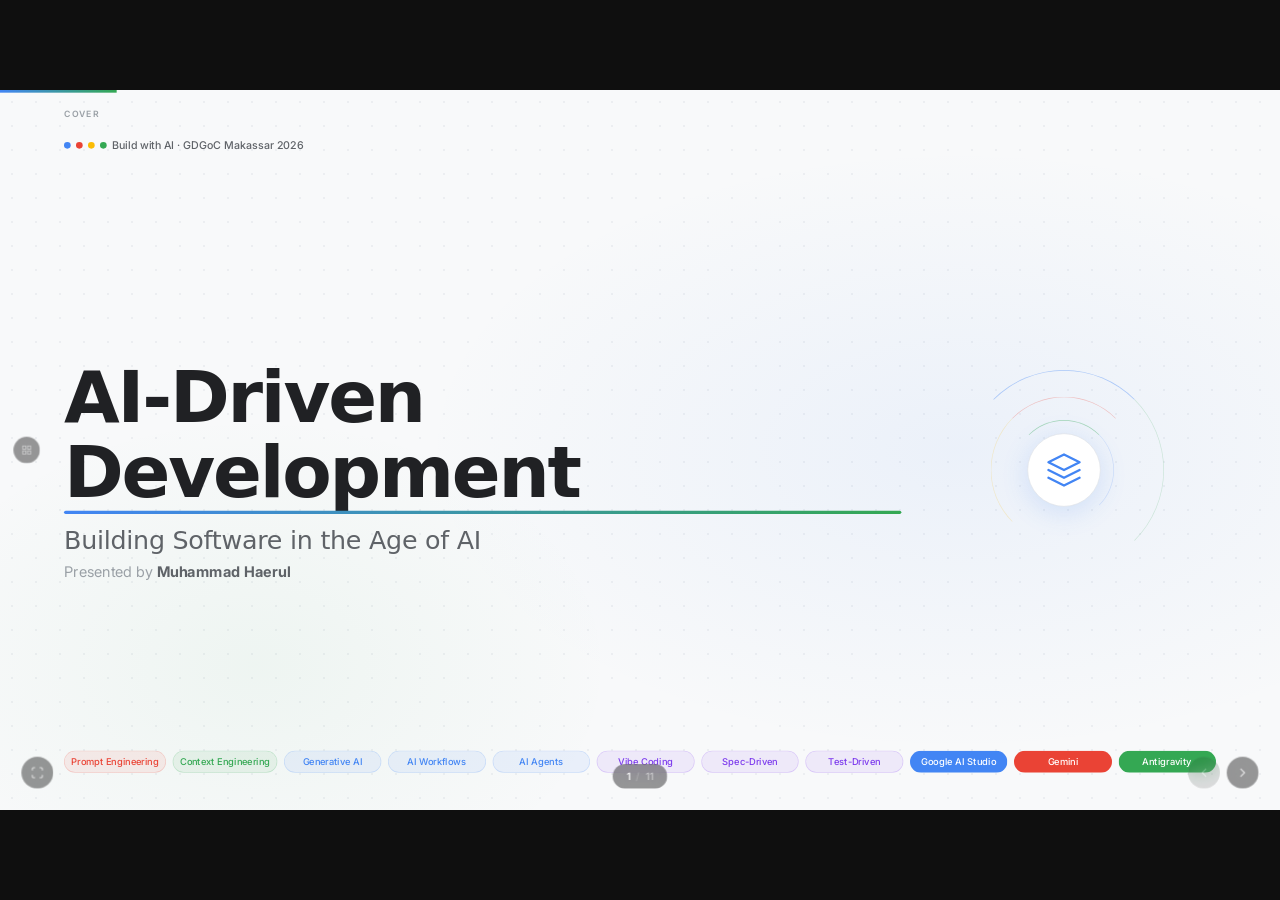
==== commit 45c602f8: "fix base" ====
--- a/base.html
+++ b/base.html
@@ -56,32 +56,10 @@
         <div class="cover-body">
           <div class="cover-headline">
             <h1 class="cover-title">
-              <span class="title-line accent-underline">AI-Driven</span>
-              <span class="title-line">Development</span>
+              <span class="title-line accent-underline">AI-Driven Development</span>
             </h1>
             <h2 class="cover-subtitle">Building Software in the Age of AI</h2>
             <p class="cover-presenter">Presented by <strong>Muhammad Haerul</strong></p>
-            <div class="cover-tags">
-              <div class="cover-tags-row">
-                <span class="tag tag-red">Prompt Engineering</span>
-                <span class="tag tag-green">Context Engineering</span>
-              </div>
-              <div class="cover-tags-row">
-                <span class="tag tag-blue">Generative AI</span>
-                <span class="tag tag-blue">AI Workflows</span>
-                <span class="tag tag-blue">AI Agents</span>
-              </div>
-              <div class="cover-tags-row">
-                <span class="tag tag-purple">Vibe Coding</span>
-                <span class="tag tag-purple">Spec-Driven</span>
-                <span class="tag tag-purple">Test-Driven</span>
-              </div>
-              <div class="cover-tags-row">
-                <span class="tag tag-google-solid tag-gai">Google AI Studio</span>
-                <span class="tag tag-google-solid tag-gem">Gemini</span>
-                <span class="tag tag-google-solid tag-anti">Antigravity</span>
-              </div>
-            </div>
           </div>
           <div class="cover-visual">
             <div class="ai-orb">
@@ -94,6 +72,23 @@
             </div>
           </div>
         </div>
+        <!-- Tags footer -->
+        <div class="cover-tags-footer">
+          <div class="cover-tags-footer-row">
+            <span class="tag tag-red">Prompt Engineering</span>
+            <span class="tag tag-green">Context Engineering</span>
+            <span class="tag tag-blue">Generative AI</span>
+            <span class="tag tag-blue">AI Workflows</span>
+            <span class="tag tag-blue">AI Agents</span>
+            <span class="tag tag-purple">Vibe Coding</span>
+            <span class="tag tag-purple">Spec-Driven</span>
+            <span class="tag tag-purple">Test-Driven</span>
+            <span class="tag tag-google-solid tag-gai">Google AI Studio</span>
+            <span class="tag tag-google-solid tag-gem">Gemini</span>
+            <span class="tag tag-google-solid tag-anti">Antigravity</span>
+            <span class="cover-tags-spacer"></span>
+          </div>
+        </div>
       </div>
     </section>
 
@@ -113,37 +108,56 @@
             <div class="spk-avatar-wrap">
               <div class="spk-avatar-ring"></div>
               <div class="spk-avatar">
-                <img src="assets/images/muhammad haerul_formal photo.png" alt="Muhammad Haerul" onerror="this.style.display='none';this.parentElement.setAttribute('data-initials','MH')" />
+                <img src="assets/images/muhammad haerul_formal photo.png" alt="Muhammad Haerul" onerror="this.style.display='none'" />
               </div>
             </div>
             <div class="spk-name-block">
-              <h2 class="spk-name">Muhammad Haerul</h2>
-              <p class="spk-title-role">AI Engineer · 3 Years Experience</p>
+              <h2 class="spk-name">Muhammad Haerul, S.Kom</h2>
+              <p class="spk-title-role">AI Engineer · 4 Years of Experience</p>
             </div>
             <div class="spk-edu-badge">
-              <svg width="15" height="15" viewBox="0 0 24 24" fill="none" stroke="currentColor" stroke-width="2"><path d="M22 10v6M2 10l10-5 10 5-10 5z"/><path d="M6 12v5c3 3 9 3 12 0v-5"/></svg>
-              <span>Computer Science · Universitas Hasanuddin</span>
+              <svg width="15" height="15" viewBox="0 0 24 24" fill="none" stroke="currentColor" stroke-width="2"><path d="M4 4h16c1.1 0 2 .9 2 2v12c0 1.1-.9 2-2 2H4c-1.1 0-2-.9-2-2V6c0-1.1.9-2 2-2z"/><polyline points="22,6 12,13 2,6"/></svg>
+              <span>haerulmuhammad01@gmail.com</span>
             </div>
             <div class="spk-socials">
+              <a href="https://github.com/muhammadhaerul25" target="_blank" class="spk-social-pill">
+                <svg width="13" height="13" viewBox="0 0 24 24" fill="none" stroke="currentColor" stroke-width="2"><path d="M9 19c-5 1.5-5-2.5-7-3m14 6v-3.87a3.37 3.37 0 0 0-.94-2.61c3.14-.35 6.44-1.54 6.44-7A5.44 5.44 0 0 0 20 4.77 5.07 5.07 0 0 0 19.91 1S18.73.65 16 2.48a13.38 13.38 0 0 0-7 0C6.27.65 5.09 1 5.09 1A5.07 5.07 0 0 0 5 4.77a5.44 5.44 0 0 0-1.5 3.78c0 5.42 3.3 6.61 6.44 7A3.37 3.37 0 0 0 9 18.13V22"/></svg>
+                github.com/muhammadhaerul25
+              </a>
+              <a href="https://www.linkedin.com/in/muhammadhaerul" target="_blank" class="spk-social-pill spk-social-accent">
+                <svg width="13" height="13" viewBox="0 0 24 24" fill="none" stroke="currentColor" stroke-width="2"><path d="M16 8a6 6 0 0 1 6 6v7h-4v-7a2 2 0 0 0-2-2 2 2 0 0 0-2 2v7h-4v-7a6 6 0 0 1 6-6z"/><rect x="2" y="9" width="4" height="12"/><circle cx="4" cy="4" r="2"/></svg>
+                linkedin.com/in/muhammadhaerul
+              </a>
               <span class="spk-social-pill">
-                <svg width="13" height="13" viewBox="0 0 24 24" fill="none" stroke="currentColor" stroke-width="2"><path d="M16 8a6 6 0 0 1 6 6v7h-4v-7a2 2 0 0 0-2-2 2 2 0 0 0-2 2v7h-4v-7a6 6 0 0 1 6-6z"/><rect x="2" y="9" width="4" height="12"/><circle cx="4" cy="4" r="2"/></svg>
-                LinkedIn
+                <svg width="13" height="13" viewBox="0 0 24 24" fill="none" stroke="currentColor" stroke-width="2"><rect x="2" y="2" width="20" height="20" rx="5" ry="5"/><path d="M16 11.37A4 4 0 1 1 12.63 8 4 4 0 0 1 16 11.37z"/><line x1="17.5" y1="6.5" x2="17.51" y2="6.5"/></svg>
+                @muhammadhaerul.25
               </span>
-              <span class="spk-social-pill">
-                <svg width="13" height="13" viewBox="0 0 24 24" fill="none" stroke="currentColor" stroke-width="2"><path d="M9 19c-5 1.5-5-2.5-7-3m14 6v-3.87a3.37 3.37 0 0 0-.94-2.61c3.14-.35 6.44-1.54 6.44-7A5.44 5.44 0 0 0 20 4.77 5.07 5.07 0 0 0 19.91 1S18.73.65 16 2.48a13.38 13.38 0 0 0-7 0C6.27.65 5.09 1 5.09 1A5.07 5.07 0 0 0 5 4.77a5.44 5.44 0 0 0-1.5 3.78c0 5.42 3.3 6.61 6.44 7A3.37 3.37 0 0 0 9 18.13V22"/></svg>
-                GitHub
-              </span>
-              <span class="spk-social-pill spk-social-accent">
-                <svg width="13" height="13" viewBox="0 0 24 24" fill="none" stroke="currentColor" stroke-width="2"><circle cx="12" cy="12" r="10"/><line x1="2" y1="12" x2="22" y2="12"/><path d="M12 2a15.3 15.3 0 0 1 4 10 15.3 15.3 0 0 1-4 10 15.3 15.3 0 0 1-4-10 15.3 15.3 0 0 1 4-10z"/></svg>
-                aksarahub.id
-              </span>
-            </div>
-          </div>
-        </div>
-
-        <!-- RIGHT — Experience + Awards -->
-        <div class="spk-details">
-
+            </div>
+          </div>
+        </div>
+
+        <!-- RIGHT — Education + Experience + Awards + Speakership -->
+        <div class="spk-details spk-details-scrollable">
+
+          <!-- Education -->
+          <div class="spk-section">
+            <div class="spk-section-header">
+              <span class="spk-section-label">Education</span>
+              <div class="spk-section-line"></div>
+            </div>
+            <div class="spk-timeline">
+              <div class="spk-tl-item">
+                <div class="spk-tl-meta"><span class="spk-tl-year">2020</span></div>
+                <div class="spk-tl-dot" style="background:#4285F4"></div>
+                <div class="spk-tl-content">
+                  <span class="spk-tl-role">Bachelor of Computer Science</span>
+                  <span class="spk-tl-org">Universitas Hasanuddin</span>
+                </div>
+              </div>
+            </div>
+          </div>
+
+          <!-- Professional Experience -->
           <div class="spk-section">
             <div class="spk-section-header">
               <span class="spk-section-label">Professional Experience</span>
@@ -151,9 +165,7 @@
             </div>
             <div class="spk-timeline">
               <div class="spk-tl-item">
-                <div class="spk-tl-meta">
-                  <span class="spk-tl-year present">Now</span>
-                </div>
+                <div class="spk-tl-meta"><span class="spk-tl-year present">Now</span></div>
                 <div class="spk-tl-dot" style="background:#34A853;box-shadow:0 0 0 5px rgba(52,168,83,0.15)"></div>
                 <div class="spk-tl-content">
                   <span class="spk-tl-role">Co-Founder</span>
@@ -161,9 +173,7 @@
                 </div>
               </div>
               <div class="spk-tl-item">
-                <div class="spk-tl-meta">
-                  <span class="spk-tl-year present">2026</span>
-                </div>
+                <div class="spk-tl-meta"><span class="spk-tl-year present">2026</span></div>
                 <div class="spk-tl-dot" style="background:#34A853;box-shadow:0 0 0 5px rgba(52,168,83,0.12)"></div>
                 <div class="spk-tl-content">
                   <span class="spk-tl-role">AI Team Lead</span>
@@ -171,9 +181,7 @@
                 </div>
               </div>
               <div class="spk-tl-item">
-                <div class="spk-tl-meta">
-                  <span class="spk-tl-year">2025</span>
-                </div>
+                <div class="spk-tl-meta"><span class="spk-tl-year">2025</span></div>
                 <div class="spk-tl-dot" style="background:#4285F4"></div>
                 <div class="spk-tl-content">
                   <span class="spk-tl-role">AI Engineer</span>
@@ -181,9 +189,7 @@
                 </div>
               </div>
               <div class="spk-tl-item">
-                <div class="spk-tl-meta">
-                  <span class="spk-tl-year">2024</span>
-                </div>
+                <div class="spk-tl-meta"><span class="spk-tl-year">2024</span></div>
                 <div class="spk-tl-dot" style="background:#4285F4"></div>
                 <div class="spk-tl-content">
                   <span class="spk-tl-role">Computer Vision Engineer</span>
@@ -191,60 +197,103 @@
                 </div>
               </div>
               <div class="spk-tl-item">
-                <div class="spk-tl-meta">
-                  <span class="spk-tl-year">2023</span>
-                </div>
+                <div class="spk-tl-meta"><span class="spk-tl-year">2023</span></div>
                 <div class="spk-tl-dot" style="background:#EA4335"></div>
                 <div class="spk-tl-content">
-                  <span class="spk-tl-role">AI & IoT Engineer</span>
+                  <span class="spk-tl-role">AI &amp; IoT Engineer</span>
                   <span class="spk-tl-org">XL Axiata</span>
                 </div>
               </div>
               <div class="spk-tl-item">
-                <div class="spk-tl-meta">
-                  <span class="spk-tl-year">2022</span>
-                </div>
+                <div class="spk-tl-meta"><span class="spk-tl-year">2022</span></div>
                 <div class="spk-tl-dot" style="background:#FBBC04"></div>
                 <div class="spk-tl-content">
-                  <span class="spk-tl-role">AI & Software Engineer</span>
-                  <span class="spk-tl-org">Kementerian Pendidikan dan Teknologi</span>
-                </div>
-              </div>
-            </div>
-          </div>
-
-          <div class="spk-section">
-            <div class="spk-section-header">
-              <span class="spk-section-label">Honors & Awards</span>
-              <div class="spk-section-line"></div>
-            </div>
-            <div class="spk-awards">
-              <div class="spk-award spk-award-gold">
-                <span class="spk-award-medal">🥇</span>
-                <div class="spk-award-text">
-                  <span class="spk-award-title">1st Place — Open The Gate Hackathon</span>
-                  <span class="spk-award-year">2026</span>
-                </div>
-              </div>
-              <div class="spk-award spk-award-silver">
-                <span class="spk-award-medal">🥈</span>
-                <div class="spk-award-text">
-                  <span class="spk-award-title">2nd Place — Binar Hackathon</span>
-                  <span class="spk-award-year">2025</span>
-                </div>
-              </div>
-              <div class="spk-award">
-                <span class="spk-award-medal">🏅</span>
-                <div class="spk-award-text">
-                  <span class="spk-award-title">Top 10 — Healthkathon BPJS</span>
-                  <span class="spk-award-year">2022</span>
-                </div>
-              </div>
-              <div class="spk-award">
-                <span class="spk-award-medal">🏅</span>
-                <div class="spk-award-text">
-                  <span class="spk-award-title">Top 20 — AI Talent Hub Indonesia</span>
-                  <span class="spk-award-year">2026</span>
+                  <span class="spk-tl-role">AI &amp; Software Engineer</span>
+                  <span class="spk-tl-org">Kementerian Pendidikan, Kebudayaan, Riset dan Teknologi RI</span>
+                </div>
+              </div>
+            </div>
+          </div>
+
+          <!-- Honors & Awards + Speakership in two columns -->
+          <div class="spk-bottom-row">
+            <div class="spk-section spk-section-half">
+              <div class="spk-section-header">
+                <span class="spk-section-label">Honors &amp; Awards</span>
+                <div class="spk-section-line"></div>
+              </div>
+              <div class="spk-awards spk-awards-col">
+                <div class="spk-award spk-award-gold">
+                  <span class="spk-award-medal">🥇</span>
+                  <div class="spk-award-text">
+                    <span class="spk-award-title">1st Place — Open The Gate Hackathon</span>
+                    <span class="spk-award-year">2026</span>
+                  </div>
+                </div>
+                <div class="spk-award spk-award-silver">
+                  <span class="spk-award-medal">🥈</span>
+                  <div class="spk-award-text">
+                    <span class="spk-award-title">2nd Place — Binar Hackathon</span>
+                    <span class="spk-award-year">2025</span>
+                  </div>
+                </div>
+                <div class="spk-award">
+                  <span class="spk-award-medal">🏅</span>
+                  <div class="spk-award-text">
+                    <span class="spk-award-title">Best Creativity — TechnoArt AI Hackathon</span>
+                    <span class="spk-award-year">2025</span>
+                  </div>
+                </div>
+                <div class="spk-award">
+                  <span class="spk-award-medal">🏅</span>
+                  <div class="spk-award-text">
+                    <span class="spk-award-title">Top 10 — Healthkathon BPJS</span>
+                    <span class="spk-award-year">2022</span>
+                  </div>
+                </div>
+                <div class="spk-award">
+                  <span class="spk-award-medal">🏅</span>
+                  <div class="spk-award-text">
+                    <span class="spk-award-title">Top 20 — AI Talent Hub Indonesia</span>
+                    <span class="spk-award-year">2026</span>
+                  </div>
+                </div>
+              </div>
+            </div>
+
+            <div class="spk-section spk-section-half">
+              <div class="spk-section-header">
+                <span class="spk-section-label">Speakership</span>
+                <div class="spk-section-line"></div>
+              </div>
+              <div class="spk-speak-list">
+                <div class="spk-speak-item">
+                  <span class="spk-speak-dot" style="background:#4285F4"></span>
+                  <div class="spk-speak-text">
+                    <span class="spk-speak-title">Speaker — Webinar of AI for Cybersecurity</span>
+                    <span class="spk-speak-org">BSSN · 2025</span>
+                  </div>
+                </div>
+                <div class="spk-speak-item">
+                  <span class="spk-speak-dot" style="background:#EA4335"></span>
+                  <div class="spk-speak-text">
+                    <span class="spk-speak-title">Speaker — Workshop of AI for Web Development</span>
+                    <span class="spk-speak-org">Unsulbar · 2025</span>
+                  </div>
+                </div>
+                <div class="spk-speak-item">
+                  <span class="spk-speak-dot" style="background:#FBBC04"></span>
+                  <div class="spk-speak-text">
+                    <span class="spk-speak-title">Speaker — AI Demo Day</span>
+                    <span class="spk-speak-org">Paper.id · 2025</span>
+                  </div>
+                </div>
+                <div class="spk-speak-item">
+                  <span class="spk-speak-dot" style="background:#34A853"></span>
+                  <div class="spk-speak-text">
+                    <span class="spk-speak-title">Speaker — AI &amp; IoT Visitation</span>
+                    <span class="spk-speak-org">XL Axiata · 2024</span>
+                  </div>
                 </div>
               </div>
             </div>
@@ -294,16 +343,31 @@
       </div>
     </section>
 
-    <!-- SLIDE 4 — MOST IMPORTANT LANGUAGE (2 steps) -->
-    <section class="slide slide-reveal" id="slide-4" data-steps="2">
+    <!-- SLIDE 4 — MOST IMPORTANT LANGUAGE (3 steps) -->
+    <section class="slide slide-reveal" id="slide-4" data-steps="3">
       <div class="slide-label">Most Important Language</div>
+
+      <!-- Step 1: Question -->
       <div class="reveal-step step-1 active-step">
         <div class="reveal-bg"><div class="reveal-dot-grid"></div></div>
         <div class="slide-content reveal-center">
           <h2 class="reveal-question">What Is the <br><span class="rq-highlight-blue">Most Important Language</span><br>in the Age of AI?</h2>
         </div>
       </div>
+
+      <!-- Step 2: Answer reveal -->
       <div class="reveal-step step-2">
+        <div class="reveal-bg"><div class="reveal-dot-grid"></div></div>
+        <div class="slide-content reveal-center">
+          <h2 class="reveal-question reveal-question-sm">What Is the <span class="rq-highlight-blue">Most Important Language</span> in the Age of AI?</h2>
+          <div class="reveal-answer-block reveal-answer-pop">
+            <div class="reveal-answer-heading">Natural Languages</div>
+          </div>
+        </div>
+      </div>
+
+      <!-- Step 3: Language list -->
+      <div class="reveal-step step-3">
         <div class="reveal-bg"><div class="reveal-dot-grid"></div></div>
         <div class="slide-content reveal-center">
           <h2 class="reveal-question reveal-question-sm">What Is the <span class="rq-highlight-blue">Most Important Language</span> in the Age of AI?</h2>
@@ -322,7 +386,7 @@
       </div>
     </section>
 
-    <!-- SLIDE 5 — WHY? (2 steps) -->
+    <!-- SLIDE 5 — WHY? (2 steps, smooth cross-fade) -->
     <section class="slide slide-reveal slide-reveal-dark" id="slide-5" data-steps="2">
       <div class="slide-label">Why Natural Language?</div>
       <div class="reveal-step step-1 active-step">
@@ -331,11 +395,11 @@
           <h2 class="reveal-question reveal-question-dark">Why?</h2>
         </div>
       </div>
-      <div class="reveal-step step-2">
+      <div class="reveal-step step-2 reveal-step-crossfade">
         <div class="reveal-bg reveal-bg-dark"><div class="reveal-grid-lines"></div></div>
         <div class="slide-content reveal-center">
-          <h2 class="reveal-question reveal-question-dark reveal-question-sm">Why?</h2>
-          <div class="reveal-answer-block reveal-answer-dark">
+          <h2 class="reveal-question reveal-question-dark reveal-question-sm why-question-persist">Why?</h2>
+          <div class="reveal-answer-block reveal-answer-dark reveal-answer-why-pop">
             <div class="reveal-answer-heading reveal-answer-heading-dark">Because <span class="rq-highlight-blue-on-dark">AI</span> Has Changed the Way We <br><span class="rq-highlight-grad">Develop Software</span>!</div>
           </div>
         </div>
@@ -349,6 +413,7 @@
       <div class="slide-content chapter-layout">
         <div class="chapter-badge"><span class="gdg-dot dot-blue"></span> Chapter 1</div>
         <h2 class="chapter-heading">AI Changed the<br>Software Development Industry!</h2>
+        <!-- two-line enforced via CSS white-space on chapter-heading -->
         <p class="chapter-desc">"Chapter notes here"</p>
         <div class="chapter-accent-line"></div>
       </div>
@@ -360,7 +425,7 @@
       <div class="chapter-bg"><div class="chapter-bg-number">02</div></div>
       <div class="slide-content chapter-layout">
         <div class="chapter-badge" style="color:#EA4335"><span class="gdg-dot dot-red"></span> Chapter 2</div>
-        <h2 class="chapter-heading">Prompt & Context<br>Engineering for<br>Developers</h2>
+        <h2 class="chapter-heading">Prompt &amp; Context<br>Engineering for Developers</h2>
         <p class="chapter-desc">"Chapter notes here"</p>
         <div class="chapter-accent-line" style="background:#EA4335"></div>
       </div>
@@ -415,12 +480,11 @@
           <span class="gdg-dot dot-yellow lg"></span>
           <span class="gdg-dot dot-green lg"></span>
         </div>
-        <h2 class="closing-title">The Future Belongs<br>to Those Who<br><em>Direct AI</em></h2>
-        <p class="closing-body">"Closing notes here"</p>
+        <h2 class="closing-title">"<em>AI won't replace developers</em>, <br>but developers who use AI will replace those who don't"</h2>
         <div class="closing-divider"></div>
         <div class="closing-meta">
           <div class="closing-speaker">
-            <div class="speaker-avatar sm">MH</div>
+            <img class="speaker-avatar sm" src="assets/images/muhammad haerul_formal photo.png" alt="Muhammad Haerul" />
             <div>
               <strong>Muhammad Haerul</strong>
               <span>AI Engineer · Co-Founder Aksarahub.id</span>
--- a/base.css
+++ b/base.css
@@ -769,12 +769,17 @@
 .chapter-item:first-child { border-top: 1px solid var(--border); }
 
 .chap-label {
-  font-size: 16px;
+  font-size: 30px;
   font-weight: 600;
   color: var(--text-muted);
   letter-spacing: 0.04em;
   font-family: var(--font-body);
 }
+
+.chapter-item:nth-child(1) .chap-label { color: var(--blue); }
+.chapter-item:nth-child(2) .chap-label { color: var(--red); }
+.chapter-item:nth-child(3) .chap-label { color: var(--yellow); }
+.chapter-item:nth-child(4) .chap-label { color: var(--green); }
 
 .chapter-title {
   font-family: var(--font-display);
@@ -798,8 +803,8 @@
 }
 .hands-on-icon { flex-shrink: 0; }
 .hands-on-content { display: flex; align-items: center; gap: 18px; flex-wrap: wrap; }
-.hands-on-label { font-size: 20px; font-weight: 700; color: var(--text-primary); }
-.hands-on-desc  { font-size: 18px; color: var(--text-secondary); }
+.hands-on-label { font-size: 30px; font-weight: 700; color: var(--text-primary); }
+.hands-on-desc  { font-size: 30px; color: var(--text-secondary); }
 
 /* =============================================
    CHAPTER TITLE SLIDES
@@ -990,8 +995,9 @@
 .closing-gdg-dots { display: flex; gap: 12px; margin-bottom: 8px; }
 .closing-title {
   font-family: var(--font-display);
-  font-size: 84px; font-weight: 700; color: var(--text-primary);
+  font-size: 67.2px; font-weight: 700; color: var(--text-primary);
   line-height: 1.08; letter-spacing: -0.035em;
+  text-align: center;
 }
 .closing-title em { font-style: normal; color: var(--blue); }
 .closing-body { font-size: 20px; color: var(--text-secondary); line-height: 1.7; max-width: 640px; }
@@ -999,8 +1005,8 @@
 .closing-meta { display: flex; align-items: center; justify-content: space-between; width: 100%; }
 .closing-speaker { display: flex; align-items: center; gap: 16px; }
 .closing-speaker div { display: flex; flex-direction: column; gap: 3px; }
-.closing-speaker strong { font-size: 18px; font-weight: 600; color: var(--text-primary); }
-.closing-speaker span  { font-size: 15px; color: var(--text-muted); }
+.closing-speaker strong { font-size: 22.5px; font-weight: 600; color: var(--text-primary); }
+.closing-speaker span  { font-size: 18.75px; color: var(--text-muted); }
 .closing-event { font-size: 15px; color: var(--text-muted); font-weight: 500; }
 
 /* Speaker avatar small (closing) */
@@ -1010,8 +1016,10 @@
   font-family: var(--font-display); font-size: 18px; font-weight: 700;
   display: flex; align-items: center; justify-content: center;
   border: 2px solid rgba(66,133,244,0.2); flex-shrink: 0;
-}
-.speaker-avatar.sm { width: 48px; height: 48px; font-size: 14px; }
+  object-fit: cover;
+  object-position: center;
+}
+.speaker-avatar.sm { width: 60px; height: 60px; font-size: 14px; }
 
 /* =============================================
    SLIDE MAP
@@ -1075,4 +1083,289 @@
 @media print {
   .slide { position: relative; opacity: 1 !important; transform: none !important; page-break-after: always; }
   .progress-bar, .slide-counter, .nav-controls, .fullscreen-btn, .slide-map { display: none; }
+}
+/* =============================================
+   COVER TAGS FOOTER
+   ============================================= */
+.cover-tags-footer {
+  position: absolute;
+  bottom: 56px;
+  left: var(--slide-pad-x);
+  right: var(--slide-pad-x);
+  z-index: 20;
+}
+.cover-tags-footer-row {
+  display: flex;
+  flex-wrap: wrap;
+  gap: 10px;
+  align-items: center;
+}
+.cover-tags-footer .tag {
+  font-size: 15px;
+  padding: 6px 16px;
+}
+.slide.active .cover-tags-footer { animation: fadeUp 0.6s 0.32s var(--ease-out) both; }
+
+/* =============================================
+   SPEAKER SLIDE — UPDATES
+   ============================================= */
+.spk-details-scrollable {
+  overflow: visible;
+  gap: 24px;
+}
+
+/* Bottom two-column row for awards + speakership */
+.spk-bottom-row {
+  display: grid;
+  grid-template-columns: 1fr 1fr;
+  gap: 32px;
+}
+.spk-section-half { flex: none; }
+
+.spk-awards-col {
+  display: flex;
+  flex-direction: column;
+  gap: 8px;
+}
+.spk-awards-col .spk-award {
+  padding: 10px 14px;
+  border-radius: 10px;
+}
+.spk-awards-col .spk-award-medal { font-size: 20px; }
+.spk-awards-col .spk-award-title { font-size: 13px; }
+.spk-awards-col .spk-award-year  { font-size: 12px; }
+
+/* Speakership list */
+.spk-speak-list {
+  display: flex;
+  flex-direction: column;
+  gap: 0;
+}
+.spk-speak-item {
+  display: flex;
+  align-items: flex-start;
+  gap: 12px;
+  padding: 10px 0;
+  border-bottom: 1px solid var(--border-light);
+}
+.spk-speak-item:last-child { border-bottom: none; }
+.spk-speak-dot {
+  width: 8px; height: 8px;
+  border-radius: 50%;
+  flex-shrink: 0;
+  margin-top: 5px;
+}
+.spk-speak-text { display: flex; flex-direction: column; gap: 2px; }
+.spk-speak-title {
+  font-size: 14px;
+  font-weight: 600;
+  color: var(--text-primary);
+  line-height: 1.4;
+}
+.spk-speak-org {
+  font-size: 12px;
+  color: var(--text-muted);
+  font-family: var(--font-mono);
+}
+
+/* Reduce timeline padding for tighter fit */
+.spk-details-scrollable .spk-tl-item {
+  padding: 10px 0;
+}
+.spk-details-scrollable .spk-tl-role { font-size: 17px; }
+.spk-details-scrollable .spk-tl-org  { font-size: 15px; }
+
+/* =============================================
+   REVEAL STEP 2 — POP ANIMATION (answer only)
+   ============================================= */
+.reveal-answer-pop {
+  animation: revealPop 0.55s var(--ease-out) both;
+}
+@keyframes revealPop {
+  0%   { opacity: 0; transform: scale(0.82) translateY(20px); }
+  60%  { transform: scale(1.04) translateY(-4px); }
+  100% { opacity: 1; transform: scale(1) translateY(0); }
+}
+
+/* Step 3 langs stagger (override existing nth-child delays) */
+.reveal-step.step-3 .rl-pill:nth-child(1) { animation-delay: 0.05s; }
+.reveal-step.step-3 .rl-pill:nth-child(2) { animation-delay: 0.12s; }
+.reveal-step.step-3 .rl-pill:nth-child(3) { animation-delay: 0.19s; }
+.reveal-step.step-3 .rl-pill:nth-child(4) { animation-delay: 0.26s; }
+.reveal-step.step-3 .rl-pill:nth-child(5) { animation-delay: 0.33s; }
+.reveal-step.step-3 .rl-pill:nth-child(6) { animation-delay: 0.40s; }
+
+/* Re-trigger pill animation when step becomes active */
+.reveal-step.active-step .rl-pill {
+  animation: fadeUp 0.4s var(--ease-out) both;
+}
+
+/* =============================================
+   UPDATE PATCH — cover tags justify, speaker card,
+   chapter 2-line, why-slide animation
+   ============================================= */
+
+/* 1. Cover tags — justify (space-between) */
+.cover-tags-footer-row {
+  justify-content: space-between !important;
+  flex-wrap: nowrap;
+  width: 100%;
+}
+/* Grow individual tags equally to fill the row */
+.cover-tags-footer-row .tag {
+  flex: 1;
+  justify-content: center;
+  text-align: center;
+  white-space: nowrap;
+  font-size: 14px;
+  padding: 7px 10px;
+}
+/* Hidden spacer no longer needed */
+.cover-tags-spacer { display: none; }
+
+/* 2a. Speaker card — center avatar, wider card */
+.spk-identity {
+  width: 480px !important; /* 400 * 1.2 */
+}
+.spk-card {
+  align-items: center !important; /* center everything */
+  padding: 48px 44px 44px !important;
+}
+.spk-avatar-wrap {
+  width: 144px !important;  /* 120 * 1.2 */
+  height: 144px !important;
+}
+.spk-avatar {
+  width: 144px !important;
+  height: 144px !important;
+  font-size: 38px !important;
+}
+.spk-name-block {
+  align-items: center;
+  text-align: center;
+}
+.spk-name {
+  font-size: 28px !important;
+  text-align: center;
+}
+.spk-title-role {
+  font-size: 15px !important;
+  text-align: center;
+}
+.spk-edu-badge {
+  font-size: 14px !important;
+  padding: 11px 16px !important;
+}
+.spk-social-pill {
+  font-size: 13px !important;
+  padding: 10px 16px !important;
+  justify-content: flex-start;
+}
+
+/* 2b. Right-side text 20% larger */
+.spk-details-scrollable .spk-section-label {
+  font-size: 15px !important;
+}
+.spk-details-scrollable .spk-tl-role {
+  font-size: 20px !important;
+}
+.spk-details-scrollable .spk-tl-org {
+  font-size: 18px !important;
+}
+.spk-details-scrollable .spk-tl-year {
+  font-size: 17px !important;
+}
+.spk-awards-col .spk-award-title {
+  font-size: 15px !important;
+}
+.spk-awards-col .spk-award-year {
+  font-size: 14px !important;
+}
+.spk-speak-title {
+  font-size: 17px !important;
+}
+.spk-speak-org {
+  font-size: 14px !important;
+}
+
+/* 3. Chapter heading — force 2 lines, no 3-line wraps */
+.chapter-heading {
+  font-size: 76px !important;
+  white-space: normal;
+  max-width: 1100px !important;
+}
+
+/* 4. Why slide — smooth cross-fade transition */
+/* Base: step-2 starts invisible and slightly shifted down */
+.reveal-step-crossfade {
+  transition: opacity 0.6s var(--ease-out), transform 0.6s var(--ease-out) !important;
+}
+
+/* "Why?" text in step-2 slides up from where it was (no jump) */
+.why-question-persist {
+  animation: whyPersist 0.5s 0s var(--ease-out) both;
+}
+@keyframes whyPersist {
+  from { opacity: 0; transform: translateY(8px); }
+  to   { opacity: 1; transform: translateY(0); }
+}
+
+/* Answer block pops in with slight delay */
+.reveal-answer-why-pop {
+  animation: whyAnswerIn 0.65s 0.18s var(--ease-out) both;
+}
+@keyframes whyAnswerIn {
+  0%   { opacity: 0; transform: translateY(32px) scale(0.94); }
+  65%  { transform: translateY(-4px) scale(1.02); }
+  100% { opacity: 1; transform: translateY(0) scale(1); }
+}
+
+/* Override default reveal-step transition for step-2 on the why slide */
+#slide-5 .reveal-step.step-2 {
+  transition: opacity 0.55s var(--ease-out) !important;
+}
+/* Step 1 fades out smoothly when step-2 becomes active */
+#slide-5 .reveal-step.step-1 {
+  transition: opacity 0.45s var(--ease-out) !important;
+}
+
+/* =============================================
+   SPEAKER CARD PATCH — full height, larger avatar,
+   bold section labels
+   ============================================= */
+
+/* Make identity column stretch to full slide height */
+.spk-layout {
+  align-items: stretch !important;
+}
+.spk-identity {
+  align-items: stretch !important;
+  display: flex;
+  flex-direction: column;
+}
+.spk-card {
+  flex: 1 !important;
+  justify-content: center !important;
+  gap: 20px !important;
+}
+
+/* Avatar — double the size (~120 base * 2 = 240, override patch 144) */
+.spk-avatar-wrap {
+  width: 240px !important;
+  height: 240px !important;
+}
+.spk-avatar {
+  width: 240px !important;
+  height: 240px !important;
+  font-size: 56px !important;
+}
+.spk-avatar-ring {
+  inset: -6px !important;
+}
+
+/* Bold all section label headings */
+.spk-section-label {
+  font-weight: 800 !important;
+  letter-spacing: 0.08em !important;
+  color: var(--text-secondary) !important;
 }
